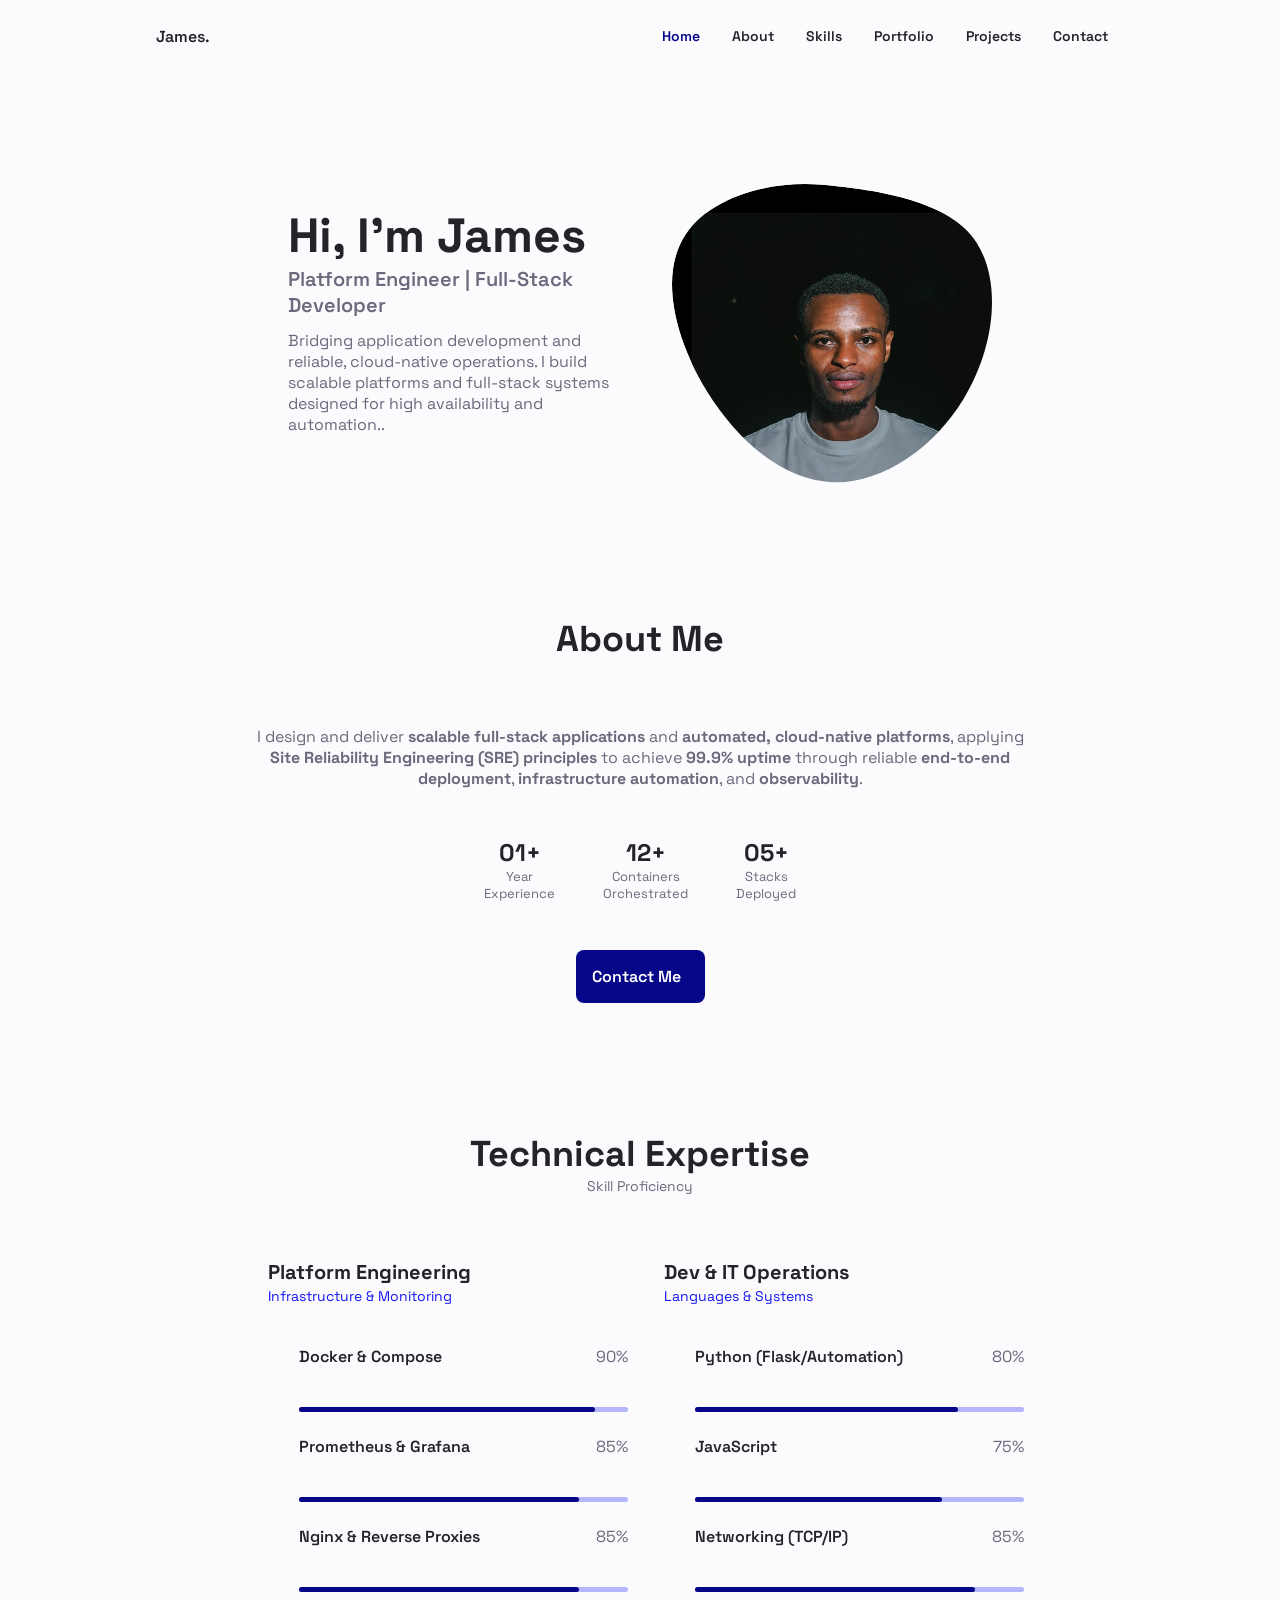
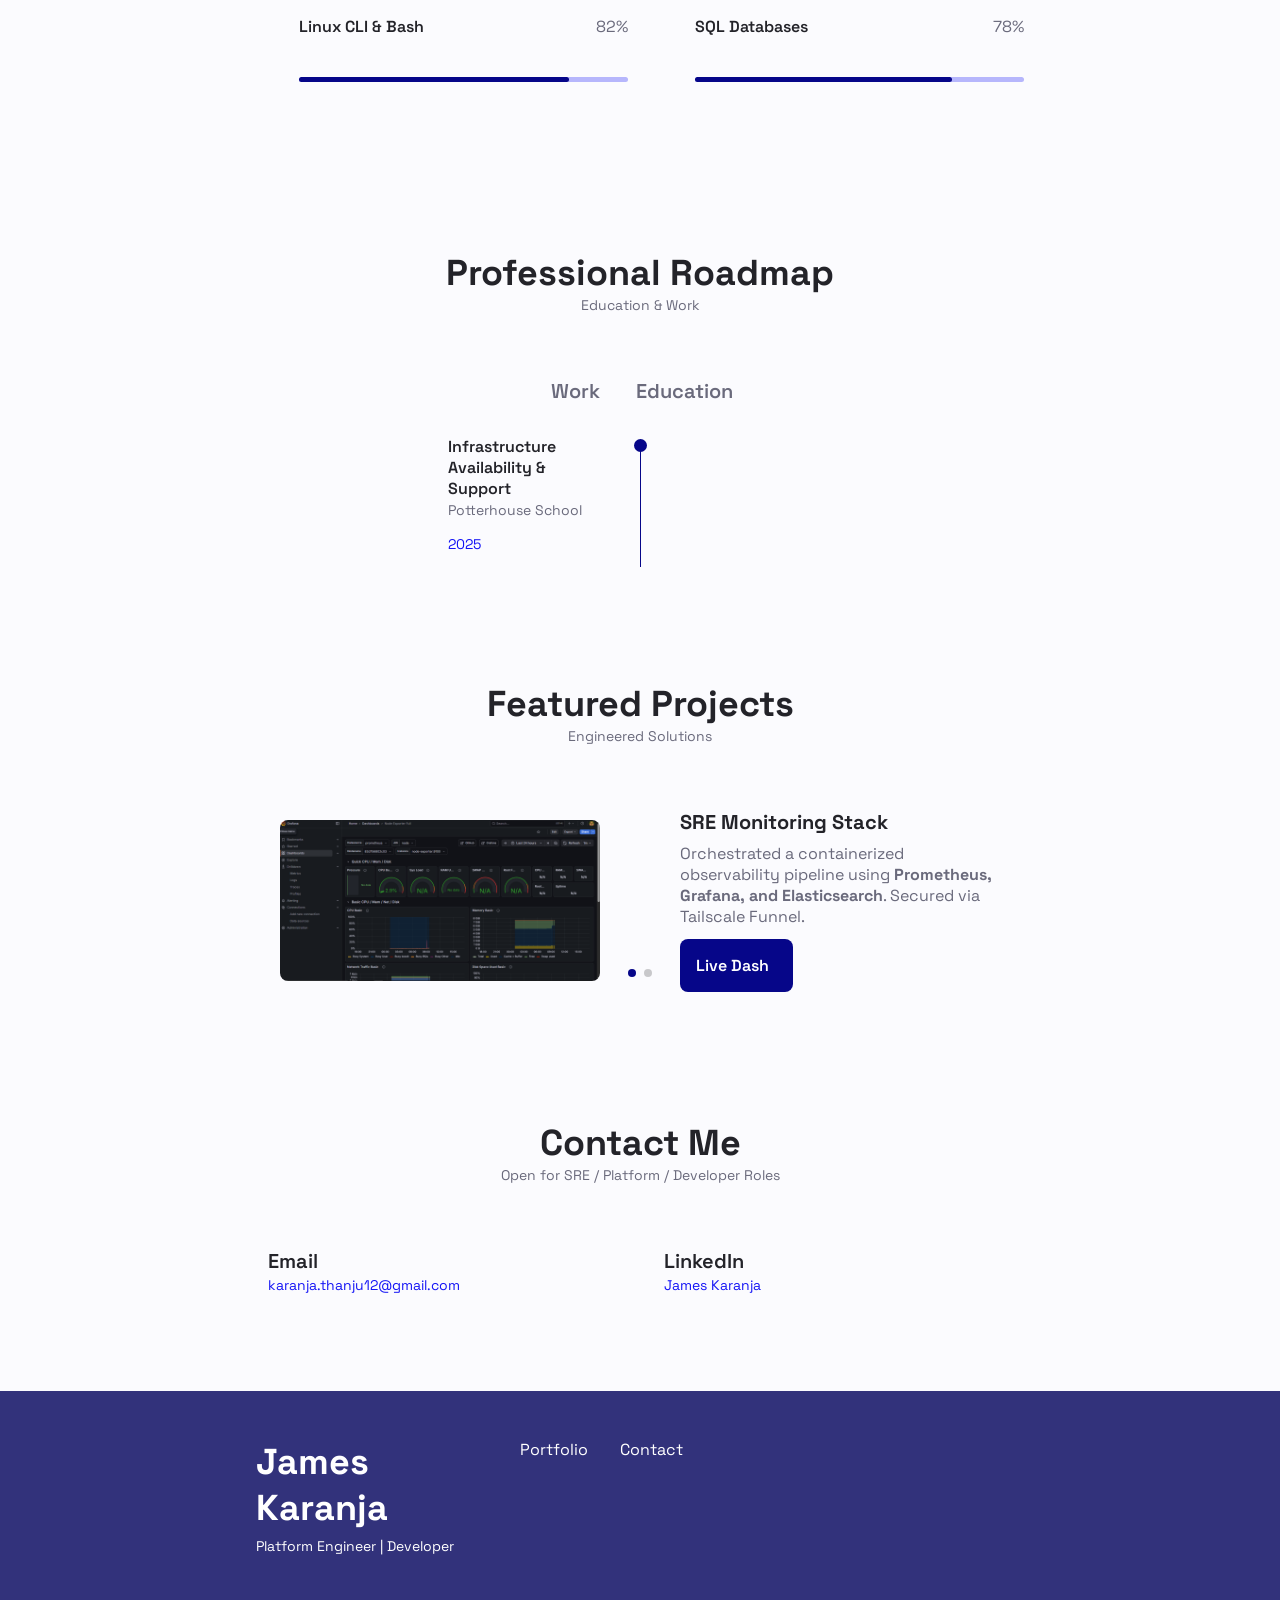
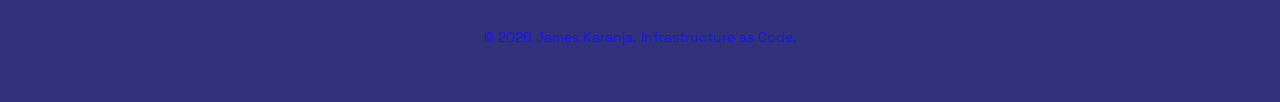
==== index.html @ 9ccc626b "cleanup" ====
<!DOCTYPE html>
<html lang="en" dir="ltr">
  <head>
    <meta charset="utf-8" name="viewport" content="width=device-width, initial-scale=1.0">
    <link rel="stylesheet" href="https://unicons.iconscout.com/release/v4.0.0/css/line.css">
    <link rel="stylesheet" href="swipperbundle.css">
    <link rel="stylesheet" href="style.css">
    <title>James Karanja | Platform Engineer & Developer</title>
  </head>
  <body>
    <header class="header" id="header">
      <nav class="nav container">
        <a href="#" class="nav_logo">James.</a>
        <div class="nav_menu" id="nav_menu">
          <ul class="nav_list grid">
            <li class="nav_item"><a href="#home" class="nav_link active-link"><i class="uil uil-estate nav_icon"></i>Home</a></li>
            <li class="nav_item"><a href="#about" class="nav_link"><i class="uil uil-user-circle nav_icon"></i>About</a></li>
            <li class="nav_item"><a href="#skills" class="nav_link"><i class="uil uil-file-alt nav_icon"></i>Skills</a></li>
            <li class="nav_item"><a href="#portfolio" class="nav_link"><i class="uil uil-scenery nav_icon"></i>Portfolio</a></li>
            <li class="nav_item">
    <a href="Blog.html" class="nav_link" target="_blank">
        <i class="uil uil-scenery nav_icon"></i>Projects
    </a>
</li>
            <li class="nav_item"><a href="#contactme" class="nav_link"><i class="uil uil-chat nav_icon"></i>Contact</a></li>
          </ul>
          <i class="uil uil-multiply nav_close" id="nav_close"></i>
        </div>
        <div class="nav_btns">
          <i class="uil uil-moon change-theme" id="theme-button"></i>
          <div class="nav_toggle" id="nav_toggle"><i class="uil uil-apps"></i></div>
        </div>
      </nav>
    </header>

    <main class="main">
      <section class="home section" id="home">
        <div class="home__container container grid">
          <div class="home__content grid">
            <div class="social__grid">
              <a href="https://www.linkedin.com/in/james-karanja-a24721268/" class="home__social-icon" target="_blank"><i class="uil uil-linkedin-alt"></i></a>
              <a href="https://github.com/Jim-Karanja" class="home__social-icon" target="_blank"><i class="uil uil-github-alt"></i></a>
            </div>
            
           <div class="home__img">
    <svg class="home__blob" viewBox="0 0 200 187" xmlns="http://www.w3.org/2000/svg" xmlns:xlink="http://www.w3.org/1999/xlink">
        <mask id="mask0" mask-type="alpha">
            <path d="M190.312 36.4879C206.582 62.1187 201.309 102.826 182.328 134.186C163.346 165.547 130.807 187.559 100.226 186.353C69.6454 185.147 41.0228 160.723 21.7403 129.362C2.45775 97.9993 -7.48481 59.7012 6.67581 34.5279C20.8371 9.35232 59.1024 -2.69571 94.205 0.510313C129.308 3.71633 174.042 10.857 190.312 36.4879Z"/>
        </mask>
        <g mask="url(#mask0)">
            <path fill="#000000" d="M190.312 36.4879C206.582 62.1187 201.309 102.826 182.328 134.186C163.346 165.547 130.807 187.559 100.226 186.353C69.6454 185.147 41.0228 160.723 21.7403 129.362C2.45775 97.9993 -7.48481 59.7012 6.67581 34.5279C20.8371 9.35232 59.1024 -2.69571 94.205 0.510313C129.308 3.71633 174.042 10.857 190.312 36.4879Z"/>
            
            <image class="home__blob-img" x="12" y="18" xlink:href="j2.jpg"/>
        </g>
    </svg>
</div>
            <div class="home__data">
              <h1 class="home__title">Hi, I'm James</h1>
              <h3 class="home__subtitle">Platform Engineer | Full-Stack Developer</h3>
              <p class="home__description">
                Bridging application development and reliable, cloud-native operations.
I build scalable platforms and full-stack systems designed for high availability and automation.</b>.
              </p>
      
            </div>
          </div>
        </div>
      </section>

      <section class="about section" id="about">
    <h2 class="section__title">About Me</h2>
    <span class="section__subtitle"></span>
    
    <div class="about__container container" style="display: block; text-align: center;">
        
        <div class="about__data" style="margin: 0 auto; max-width: 800px;">
            <p class="about__description" style="text-align: center; margin-bottom: 3rem;">
                I design and deliver <b>scalable full-stack applications</b> and 
                <b>automated, cloud-native platforms</b>, applying 
                <b>Site Reliability Engineering (SRE) principles</b> to achieve 
                <b>99.9% uptime</b> through reliable <b>end-to-end deployment</b>, 
                <b>infrastructure automation</b>, and <b>observability</b>.
            </p>

            <div class="about__info" style="justify-content: center; gap: 3rem; margin-bottom: 3rem;">
                <div>
                    <span class="about__info-title">01+</span>
                    <span class="about__info-name">Year <br> Experience</span>
                </div>

                <div>
                    <span class="about__info-title">12+</span>
                    <span class="about__info-name">Containers <br> Orchestrated</span>
                </div>

                <div>
                    <span class="about__info-title">05+</span>
                    <span class="about__info-name">Stacks <br> Deployed</span>
                </div>
            </div>

            <div class="about__buttons" style="display: flex; justify-content: center;">
                <a href="mailto:karanja.thanju12@gmail.com" class="button button--flex">
                    Contact Me <i class="uil uil-message button__icon"></i>
                </a>
            </div>
        </div>
    </div>
</section>

      <section class="skills section" id="skills">
        <h2 class="section__title">Technical Expertise</h2>
        <span class="section__subtitle">Skill Proficiency</span>
        <div class="skills__container container grid">
          
          <div class="skills__content skills__open">
            <div class="skills__header">
              <i class="uil uil-server skills__icon"></i>
              <div><h1 class="skills__title">Platform Engineering</h1><span class="skills__subtitle">Infrastructure & Monitoring</span></div>
              <i class="uil uil-angle-down skills__arrow"></i>
            </div>
            <div class="skills__list grid">
              <div class="skills__data"><div class="skills__titles"><h3 class="skills__name">Docker & Compose</h3><span class="skills__number">90%</span></div><div class="skills__bar"><span class="skills__percentage" style="width: 90%"></span></div></div>
              <div class="skills__data"><div class="skills__titles"><h3 class="skills__name">Prometheus & Grafana</h3><span class="skills__number">85%</span></div><div class="skills__bar"><span class="skills__percentage" style="width: 85%"></span></div></div>
              <div class="skills__data"><div class="skills__titles"><h3 class="skills__name">Nginx & Reverse Proxies</h3><span class="skills__number">85%</span></div><div class="skills__bar"><span class="skills__percentage" style="width: 85%"></span></div></div>
              <div class="skills__data"><div class="skills__titles"><h3 class="skills__name">Linux CLI & Bash</h3><span class="skills__number">82%</span></div><div class="skills__bar"><span class="skills__percentage" style="width: 82%"></span></div></div>
            </div>
          </div>

          <div class="skills__content skills__open">
            <div class="skills__header">
              <i class="uil uil-brackets-curly skills__icon"></i>
              <div><h1 class="skills__title">Dev & IT Operations</h1><span class="skills__subtitle">Languages & Systems</span></div>
              <i class="uil uil-angle-down skills__arrow"></i>
            </div>
            <div class="skills__list grid">
              <div class="skills__data"><div class="skills__titles"><h3 class="skills__name">Python (Flask/Automation)</h3><span class="skills__number">80%</span></div><div class="skills__bar"><span class="skills__percentage" style="width: 80%"></span></div></div>
              <div class="skills__data"><div class="skills__titles"><h3 class="skills__name">JavaScript</h3><span class="skills__number">75%</span></div><div class="skills__bar"><span class="skills__percentage" style="width: 75%"></span></div></div>
              <div class="skills__data"><div class="skills__titles"><h3 class="skills__name">Networking (TCP/IP)</h3><span class="skills__number">85%</span></div><div class="skills__bar"><span class="skills__percentage" style="width: 85%"></span></div></div>
              <div class="skills__data"><div class="skills__titles"><h3 class="skills__name">SQL Databases</h3><span class="skills__number">78%</span></div><div class="skills__bar"><span class="skills__percentage" style="width: 78%"></span></div></div>
            </div>
          </div>
        </div>
      </section>

      <section class="qualification section">
        <h2 class="section__title">Professional Roadmap</h2>
        <span class="section__subtitle">Education & Work</span>
        <div class="qualification__container container">
          <div class="qualification__tabs">
            <div class="qualification__button button--flex qualification__active" data-target="#work"><i class="uil uil-briefcase-alt qualification__icon"></i> Work</div>
            <div class="qualification__button button--flex" data-target="#education"><i class="uil uil-graduation-cap qualification__icon"></i> Education</div>
          </div>
          <div class="qualification__sections">
            <div class="qualification__content qualification__active" data-content id="work">
              <div class="qualification__data">
                <div>
                  <h3 class="qualification__title">Infrastructure Availability & Support</h3>
                  <span class="qualification__subtitle">Potterhouse School</span>
                  <div class="qualification__calender"><i class="uil uil-calendar-alt"></i> 2025</div>
                </div>
                <div><span class="qualification__rounder"></span><span class="qualification__line"></span></div>
              </div>
            </div>
            <div class="qualification__content" data-content id="education">
              <div class="qualification__data">
                <div><h3 class="qualification__title">BSc Information Technology</h3><span class="qualification__subtitle">KCA University</span><div class="qualification__calender"><i class="uil uil-calendar-alt"></i> 2023 - 2025</div></div>
                <div><span class="qualification__rounder"></span><span class="qualification__line"></span></div>
              </div>
            </div>
          </div>
        </div>
      </section>

      <section class="portfolio section" id="portfolio">
        <h2 class="section__title">Featured Projects</h2>
        <span class="section__subtitle">Engineered Solutions</span>
        <div class="portfolio__container container swiper-container swiper mySwiper">
          <div class="swiper-wrapper">
            
            <div class="portfolio__content grid swiper-slide">
              <img src="sre-stackimage.PNG" alt="SRE Stack" class="portfolio__img">
              <div class="portfolio__data">
                <h3 class="portfolio__title">SRE Monitoring Stack</h3>
                <p class="portfolio__description">Orchestrated a containerized observability pipeline using <b>Prometheus, Grafana, and Elasticsearch</b>. Secured via Tailscale Funnel.</p>
                <a href="http://home.lab/grafana/d/4yyL6dBMk/elasticsearch-exporter-quickstart-and-dashboard?orgId=1&from=now-1h&to=now&timezone=browser&var-datasource=ff8xhbie8qlmod&var-job=elasticsearch&var-cluster=docker-cluster&var-name=$__all&var-instance=elasticsearch-exporter:9114" 
   class="button button--flex button--small portfolio__button" 
   target="_blank">
   Live Dash<i class="uil uil-arrow-right button__icon"></i>
</a>
              </div>
            </div>

            <div class="portfolio__content grid swiper-slide">
              <img src="Ticketing system.PNG" alt="Ticketing" class="portfolio__img">
              <div class="portfolio__data">
                <h3 class="portfolio__title">IT Incident Platform</h3>
                <p class="portfolio__description">Role-based support platform with secure database management and production-hardened configurations.</p>
              </div>
            </div>

          </div>
          <div class="swiper-button-next"><i class="uil uil-angle-right-b swiper-portfolio-icon"></i></div>
          <div class="swiper-button-prev"><i class="uil uil-angle-left-b swiper-portfolio-icon"></i></div>
          <div class="swiper-pagination"></div>
        </div>
      </section>

      <section class="contact section" id="contactme">
  <h2 class="section__title">Contact Me</h2>
  <span class="section__subtitle">Open for SRE / Platform / Developer Roles</span>

  <div class="contact__container container grid">
    
    <a href="mailto:karanja.thanju12@gmail.com" class="contact__information">
      <i class="uil uil-envelope contact__icon"></i>
      <div>
        <h3 class="contact__title">Email</h3>
        <span class="contact__subtitle">karanja.thanju12@gmail.com</span>
      </div>
    </a>

    <a href="https://www.linkedin.com/in/james-karanja-a24721268/" target="_blank" class="contact__information">
      <i class="uil uil-linkedin contact__icon"></i>
      <div>
        <h3 class="contact__title">LinkedIn</h3>
        <span class="contact__subtitle">James Karanja</span>
      </div>
    </a>

  </div>
</section>
    </main>

    <footer class="footer">
      <div class="footer__bg">
        <div class="footer__container container grid">
          <div><h1 class="footer__title">James Karanja</h1><span class="footer__subtitle">Platform Engineer | Developer</span></div>
          <ul class="footer__links">
            <li><a href="#portfolio" class="footer__link">Portfolio</a></li>
            <li><a href="#contactme" class="footer__link">Contact</a></li>
          </ul>
        </div>
        <p class="footer__copy">&#169; 2026 James Karanja. Infrastructure as Code.</p>
      </div>
    </footer>

    <script src="swipperbundle.js"></script>
    <script src="main.js"></script>
  </body>
</html>
---- swipperbundle.css ----
/**
 * Swiper 8.4.5
 * Most modern mobile touch slider and framework with hardware accelerated transitions
 * https://swiperjs.com
 *
 * Copyright 2014-2022 Vladimir Kharlampidi
 *
 * Released under the MIT License
 *
 * Released on: November 21, 2022
 */

@font-face{font-family:swiper-icons;src:url('data:application/font-woff;charset=utf-8;base64, [base64]//wADZ2x5ZgAAAywAAADMAAAD2MHtryVoZWFkAAABbAAAADAAAAA2E2+eoWhoZWEAAAGcAAAAHwAAACQC9gDzaG10eAAAAigAAAAZAAAArgJkABFsb2NhAAAC0AAAAFoAAABaFQAUGG1heHAAAAG8AAAAHwAAACAAcABAbmFtZQAAA/gAAAE5AAACXvFdBwlwb3N0AAAFNAAAAGIAAACE5s74hXjaY2BkYGAAYpf5Hu/j+W2+MnAzMYDAzaX6QjD6/4//Bxj5GA8AuRwMYGkAPywL13jaY2BkYGA88P8Agx4j+/8fQDYfA1AEBWgDAIB2BOoAeNpjYGRgYNBh4GdgYgABEMnIABJzYNADCQAACWgAsQB42mNgYfzCOIGBlYGB0YcxjYGBwR1Kf2WQZGhhYGBiYGVmgAFGBiQQkOaawtDAoMBQxXjg/wEGPcYDDA4wNUA2CCgwsAAAO4EL6gAAeNpj2M0gyAACqxgGNWBkZ2D4/wMA+xkDdgAAAHjaY2BgYGaAYBkGRgYQiAHyGMF8FgYHIM3DwMHABGQrMOgyWDLEM1T9/w8UBfEMgLzE////P/5//f/V/xv+r4eaAAeMbAxwIUYmIMHEgKYAYjUcsDAwsLKxc3BycfPw8jEQA/[base64]/uznmfPFBNODM2K7MTQ45YEAZqGP81AmGGcF3iPqOop0r1SPTaTbVkfUe4HXj97wYE+yNwWYxwWu4v1ugWHgo3S1XdZEVqWM7ET0cfnLGxWfkgR42o2PvWrDMBSFj/IHLaF0zKjRgdiVMwScNRAoWUoH78Y2icB/yIY09An6AH2Bdu/UB+yxopYshQiEvnvu0dURgDt8QeC8PDw7Fpji3fEA4z/PEJ6YOB5hKh4dj3EvXhxPqH/SKUY3rJ7srZ4FZnh1PMAtPhwP6fl2PMJMPDgeQ4rY8YT6Gzao0eAEA409DuggmTnFnOcSCiEiLMgxCiTI6Cq5DZUd3Qmp10vO0LaLTd2cjN4fOumlc7lUYbSQcZFkutRG7g6JKZKy0RmdLY680CDnEJ+UMkpFFe1RN7nxdVpXrC4aTtnaurOnYercZg2YVmLN/d/gczfEimrE/fs/bOuq29Zmn8tloORaXgZgGa78yO9/cnXm2BpaGvq25Dv9S4E9+5SIc9PqupJKhYFSSl47+Qcr1mYNAAAAeNptw0cKwkAAAMDZJA8Q7OUJvkLsPfZ6zFVERPy8qHh2YER+3i/BP83vIBLLySsoKimrqKqpa2hp6+jq6RsYGhmbmJqZSy0sraxtbO3sHRydnEMU4uR6yx7JJXveP7WrDycAAAAAAAH//wACeNpjYGRgYOABYhkgZgJCZgZNBkYGLQZtIJsFLMYAAAw3ALgAeNolizEKgDAQBCchRbC2sFER0YD6qVQiBCv/H9ezGI6Z5XBAw8CBK/m5iQQVauVbXLnOrMZv2oLdKFa8Pjuru2hJzGabmOSLzNMzvutpB3N42mNgZGBg4GKQYzBhYMxJLMlj4GBgAYow/P/PAJJhLM6sSoWKfWCAAwDAjgbRAAB42mNgYGBkAIIbCZo5IPrmUn0hGA0AO8EFTQAA');font-weight:400;font-style:normal}:root{--swiper-theme-color:#007aff}.swiper{margin-left:auto;margin-right:auto;position:relative;overflow:hidden;list-style:none;padding:0;z-index:1}.swiper-vertical>.swiper-wrapper{flex-direction:column}.swiper-wrapper{position:relative;width:100%;height:100%;z-index:1;display:flex;transition-property:transform;box-sizing:content-box}.swiper-android .swiper-slide,.swiper-wrapper{transform:translate3d(0px,0,0)}.swiper-pointer-events{touch-action:pan-y}.swiper-pointer-events.swiper-vertical{touch-action:pan-x}.swiper-slide{flex-shrink:0;width:100%;height:100%;position:relative;transition-property:transform}.swiper-slide-invisible-blank{visibility:hidden}.swiper-autoheight,.swiper-autoheight .swiper-slide{height:auto}.swiper-autoheight .swiper-wrapper{align-items:flex-start;transition-property:transform,height}.swiper-backface-hidden .swiper-slide{transform:translateZ(0);-webkit-backface-visibility:hidden;backface-visibility:hidden}.swiper-3d,.swiper-3d.swiper-css-mode .swiper-wrapper{perspective:1200px}.swiper-3d .swiper-cube-shadow,.swiper-3d .swiper-slide,.swiper-3d .swiper-slide-shadow,.swiper-3d .swiper-slide-shadow-bottom,.swiper-3d .swiper-slide-shadow-left,.swiper-3d .swiper-slide-shadow-right,.swiper-3d .swiper-slide-shadow-top,.swiper-3d .swiper-wrapper{transform-style:preserve-3d}.swiper-3d .swiper-slide-shadow,.swiper-3d .swiper-slide-shadow-bottom,.swiper-3d .swiper-slide-shadow-left,.swiper-3d .swiper-slide-shadow-right,.swiper-3d .swiper-slide-shadow-top{position:absolute;left:0;top:0;width:100%;height:100%;pointer-events:none;z-index:10}.swiper-3d .swiper-slide-shadow{background:rgba(0,0,0,.15)}.swiper-3d .swiper-slide-shadow-left{background-image:linear-gradient(to left,rgba(0,0,0,.5),rgba(0,0,0,0))}.swiper-3d .swiper-slide-shadow-right{background-image:linear-gradient(to right,rgba(0,0,0,.5),rgba(0,0,0,0))}.swiper-3d .swiper-slide-shadow-top{background-image:linear-gradient(to top,rgba(0,0,0,.5),rgba(0,0,0,0))}.swiper-3d .swiper-slide-shadow-bottom{background-image:linear-gradient(to bottom,rgba(0,0,0,.5),rgba(0,0,0,0))}.swiper-css-mode>.swiper-wrapper{overflow:auto;scrollbar-width:none;-ms-overflow-style:none}.swiper-css-mode>.swiper-wrapper::-webkit-scrollbar{display:none}.swiper-css-mode>.swiper-wrapper>.swiper-slide{scroll-snap-align:start start}.swiper-horizontal.swiper-css-mode>.swiper-wrapper{scroll-snap-type:x mandatory}.swiper-vertical.swiper-css-mode>.swiper-wrapper{scroll-snap-type:y mandatory}.swiper-centered>.swiper-wrapper::before{content:'';flex-shrink:0;order:9999}.swiper-centered.swiper-horizontal>.swiper-wrapper>.swiper-slide:first-child{margin-inline-start:var(--swiper-centered-offset-before)}.swiper-centered.swiper-horizontal>.swiper-wrapper::before{height:100%;min-height:1px;width:var(--swiper-centered-offset-after)}.swiper-centered.swiper-vertical>.swiper-wrapper>.swiper-slide:first-child{margin-block-start:var(--swiper-centered-offset-before)}.swiper-centered.swiper-vertical>.swiper-wrapper::before{width:100%;min-width:1px;height:var(--swiper-centered-offset-after)}.swiper-centered>.swiper-wrapper>.swiper-slide{scroll-snap-align:center center}.swiper-virtual .swiper-slide{-webkit-backface-visibility:hidden;transform:translateZ(0)}.swiper-virtual.swiper-css-mode .swiper-wrapper::after{content:'';position:absolute;left:0;top:0;pointer-events:none}.swiper-virtual.swiper-css-mode.swiper-horizontal .swiper-wrapper::after{height:1px;width:var(--swiper-virtual-size)}.swiper-virtual.swiper-css-mode.swiper-vertical .swiper-wrapper::after{width:1px;height:var(--swiper-virtual-size)}:root{--swiper-navigation-size:44px}.swiper-button-next,.swiper-button-prev{position:absolute;top:50%;width:calc(var(--swiper-navigation-size)/ 44 * 27);height:var(--swiper-navigation-size);margin-top:calc(0px - (var(--swiper-navigation-size)/ 2));z-index:10;cursor:pointer;display:flex;align-items:center;justify-content:center;color:var(--swiper-navigation-color,var(--swiper-theme-color))}.swiper-button-next.swiper-button-disabled,.swiper-button-prev.swiper-button-disabled{opacity:.35;cursor:auto;pointer-events:none}.swiper-button-next.swiper-button-hidden,.swiper-button-prev.swiper-button-hidden{opacity:0;cursor:auto;pointer-events:none}.swiper-navigation-disabled .swiper-button-next,.swiper-navigation-disabled .swiper-button-prev{display:none!important}.swiper-button-next:after,.swiper-button-prev:after{font-family:swiper-icons;font-size:var(--swiper-navigation-size);text-transform:none!important;letter-spacing:0;font-variant:initial;line-height:1}.swiper-button-prev,.swiper-rtl .swiper-button-next{left:10px;right:auto}.swiper-button-prev:after,.swiper-rtl .swiper-button-next:after{content:'prev'}.swiper-button-next,.swiper-rtl .swiper-button-prev{right:10px;left:auto}.swiper-button-next:after,.swiper-rtl .swiper-button-prev:after{content:'next'}.swiper-button-lock{display:none}.swiper-pagination{position:absolute;text-align:center;transition:.3s opacity;transform:translate3d(0,0,0);z-index:10}.swiper-pagination.swiper-pagination-hidden{opacity:0}.swiper-pagination-disabled>.swiper-pagination,.swiper-pagination.swiper-pagination-disabled{display:none!important}.swiper-horizontal>.swiper-pagination-bullets,.swiper-pagination-bullets.swiper-pagination-horizontal,.swiper-pagination-custom,.swiper-pagination-fraction{bottom:10px;left:0;width:100%}.swiper-pagination-bullets-dynamic{overflow:hidden;font-size:0}.swiper-pagination-bullets-dynamic .swiper-pagination-bullet{transform:scale(.33);position:relative}.swiper-pagination-bullets-dynamic .swiper-pagination-bullet-active{transform:scale(1)}.swiper-pagination-bullets-dynamic .swiper-pagination-bullet-active-main{transform:scale(1)}.swiper-pagination-bullets-dynamic .swiper-pagination-bullet-active-prev{transform:scale(.66)}.swiper-pagination-bullets-dynamic .swiper-pagination-bullet-active-prev-prev{transform:scale(.33)}.swiper-pagination-bullets-dynamic .swiper-pagination-bullet-active-next{transform:scale(.66)}.swiper-pagination-bullets-dynamic .swiper-pagination-bullet-active-next-next{transform:scale(.33)}.swiper-pagination-bullet{width:var(--swiper-pagination-bullet-width,var(--swiper-pagination-bullet-size,8px));height:var(--swiper-pagination-bullet-height,var(--swiper-pagination-bullet-size,8px));display:inline-block;border-radius:50%;background:var(--swiper-pagination-bullet-inactive-color,#000);opacity:var(--swiper-pagination-bullet-inactive-opacity, .2)}button.swiper-pagination-bullet{border:none;margin:0;padding:0;box-shadow:none;-webkit-appearance:none;appearance:none}.swiper-pagination-clickable .swiper-pagination-bullet{cursor:pointer}.swiper-pagination-bullet:only-child{display:none!important}.swiper-pagination-bullet-active{opacity:var(--swiper-pagination-bullet-opacity, 1);background:var(--swiper-pagination-color,var(--swiper-theme-color))}.swiper-pagination-vertical.swiper-pagination-bullets,.swiper-vertical>.swiper-pagination-bullets{right:10px;top:50%;transform:translate3d(0px,-50%,0)}.swiper-pagination-vertical.swiper-pagination-bullets .swiper-pagination-bullet,.swiper-vertical>.swiper-pagination-bullets .swiper-pagination-bullet{margin:var(--swiper-pagination-bullet-vertical-gap,6px) 0;display:block}.swiper-pagination-vertical.swiper-pagination-bullets.swiper-pagination-bullets-dynamic,.swiper-vertical>.swiper-pagination-bullets.swiper-pagination-bullets-dynamic{top:50%;transform:translateY(-50%);width:8px}.swiper-pagination-vertical.swiper-pagination-bullets.swiper-pagination-bullets-dynamic .swiper-pagination-bullet,.swiper-vertical>.swiper-pagination-bullets.swiper-pagination-bullets-dynamic .swiper-pagination-bullet{display:inline-block;transition:.2s transform,.2s top}.swiper-horizontal>.swiper-pagination-bullets .swiper-pagination-bullet,.swiper-pagination-horizontal.swiper-pagination-bullets .swiper-pagination-bullet{margin:0 var(--swiper-pagination-bullet-horizontal-gap,4px)}.swiper-horizontal>.swiper-pagination-bullets.swiper-pagination-bullets-dynamic,.swiper-pagination-horizontal.swiper-pagination-bullets.swiper-pagination-bullets-dynamic{left:50%;transform:translateX(-50%);white-space:nowrap}.swiper-horizontal>.swiper-pagination-bullets.swiper-pagination-bullets-dynamic .swiper-pagination-bullet,.swiper-pagination-horizontal.swiper-pagination-bullets.swiper-pagination-bullets-dynamic .swiper-pagination-bullet{transition:.2s transform,.2s left}.swiper-horizontal.swiper-rtl>.swiper-pagination-bullets-dynamic .swiper-pagination-bullet{transition:.2s transform,.2s right}.swiper-pagination-progressbar{background:rgba(0,0,0,.25);position:absolute}.swiper-pagination-progressbar .swiper-pagination-progressbar-fill{background:var(--swiper-pagination-color,var(--swiper-theme-color));position:absolute;left:0;top:0;width:100%;height:100%;transform:scale(0);transform-origin:left top}.swiper-rtl .swiper-pagination-progressbar .swiper-pagination-progressbar-fill{transform-origin:right top}.swiper-horizontal>.swiper-pagination-progressbar,.swiper-pagination-progressbar.swiper-pagination-horizontal,.swiper-pagination-progressbar.swiper-pagination-vertical.swiper-pagination-progressbar-opposite,.swiper-vertical>.swiper-pagination-progressbar.swiper-pagination-progressbar-opposite{width:100%;height:4px;left:0;top:0}.swiper-horizontal>.swiper-pagination-progressbar.swiper-pagination-progressbar-opposite,.swiper-pagination-progressbar.swiper-pagination-horizontal.swiper-pagination-progressbar-opposite,.swiper-pagination-progressbar.swiper-pagination-vertical,.swiper-vertical>.swiper-pagination-progressbar{width:4px;height:100%;left:0;top:0}.swiper-pagination-lock{display:none}.swiper-scrollbar{border-radius:10px;position:relative;-ms-touch-action:none;background:rgba(0,0,0,.1)}.swiper-scrollbar-disabled>.swiper-scrollbar,.swiper-scrollbar.swiper-scrollbar-disabled{display:none!important}.swiper-horizontal>.swiper-scrollbar,.swiper-scrollbar.swiper-scrollbar-horizontal{position:absolute;left:1%;bottom:3px;z-index:50;height:5px;width:98%}.swiper-scrollbar.swiper-scrollbar-vertical,.swiper-vertical>.swiper-scrollbar{position:absolute;right:3px;top:1%;z-index:50;width:5px;height:98%}.swiper-scrollbar-drag{height:100%;width:100%;position:relative;background:rgba(0,0,0,.5);border-radius:10px;left:0;top:0}.swiper-scrollbar-cursor-drag{cursor:move}.swiper-scrollbar-lock{display:none}.swiper-zoom-container{width:100%;height:100%;display:flex;justify-content:center;align-items:center;text-align:center}.swiper-zoom-container>canvas,.swiper-zoom-container>img,.swiper-zoom-container>svg{max-width:100%;max-height:100%;object-fit:contain}.swiper-slide-zoomed{cursor:move}.swiper-lazy-preloader{width:42px;height:42px;position:absolute;left:50%;top:50%;margin-left:-21px;margin-top:-21px;z-index:10;transform-origin:50%;box-sizing:border-box;border:4px solid var(--swiper-preloader-color,var(--swiper-theme-color));border-radius:50%;border-top-color:transparent}.swiper-watch-progress .swiper-slide-visible .swiper-lazy-preloader,.swiper:not(.swiper-watch-progress) .swiper-lazy-preloader{animation:swiper-preloader-spin 1s infinite linear}.swiper-lazy-preloader-white{--swiper-preloader-color:#fff}.swiper-lazy-preloader-black{--swiper-preloader-color:#000}@keyframes swiper-preloader-spin{0%{transform:rotate(0deg)}100%{transform:rotate(360deg)}}.swiper .swiper-notification{position:absolute;left:0;top:0;pointer-events:none;opacity:0;z-index:-1000}.swiper-free-mode>.swiper-wrapper{transition-timing-function:ease-out;margin:0 auto}.swiper-grid>.swiper-wrapper{flex-wrap:wrap}.swiper-grid-column>.swiper-wrapper{flex-wrap:wrap;flex-direction:column}.swiper-fade.swiper-free-mode .swiper-slide{transition-timing-function:ease-out}.swiper-fade .swiper-slide{pointer-events:none;transition-property:opacity}.swiper-fade .swiper-slide .swiper-slide{pointer-events:none}.swiper-fade .swiper-slide-active,.swiper-fade .swiper-slide-active .swiper-slide-active{pointer-events:auto}.swiper-cube{overflow:visible}.swiper-cube .swiper-slide{pointer-events:none;-webkit-backface-visibility:hidden;backface-visibility:hidden;z-index:1;visibility:hidden;transform-origin:0 0;width:100%;height:100%}.swiper-cube .swiper-slide .swiper-slide{pointer-events:none}.swiper-cube.swiper-rtl .swiper-slide{transform-origin:100% 0}.swiper-cube .swiper-slide-active,.swiper-cube .swiper-slide-active .swiper-slide-active{pointer-events:auto}.swiper-cube .swiper-slide-active,.swiper-cube .swiper-slide-next,.swiper-cube .swiper-slide-next+.swiper-slide,.swiper-cube .swiper-slide-prev{pointer-events:auto;visibility:visible}.swiper-cube .swiper-slide-shadow-bottom,.swiper-cube .swiper-slide-shadow-left,.swiper-cube .swiper-slide-shadow-right,.swiper-cube .swiper-slide-shadow-top{z-index:0;-webkit-backface-visibility:hidden;backface-visibility:hidden}.swiper-cube .swiper-cube-shadow{position:absolute;left:0;bottom:0px;width:100%;height:100%;opacity:.6;z-index:0}.swiper-cube .swiper-cube-shadow:before{content:'';background:#000;position:absolute;left:0;top:0;bottom:0;right:0;filter:blur(50px)}.swiper-flip{overflow:visible}.swiper-flip .swiper-slide{pointer-events:none;-webkit-backface-visibility:hidden;backface-visibility:hidden;z-index:1}.swiper-flip .swiper-slide .swiper-slide{pointer-events:none}.swiper-flip .swiper-slide-active,.swiper-flip .swiper-slide-active .swiper-slide-active{pointer-events:auto}.swiper-flip .swiper-slide-shadow-bottom,.swiper-flip .swiper-slide-shadow-left,.swiper-flip .swiper-slide-shadow-right,.swiper-flip .swiper-slide-shadow-top{z-index:0;-webkit-backface-visibility:hidden;backface-visibility:hidden}.swiper-creative .swiper-slide{-webkit-backface-visibility:hidden;backface-visibility:hidden;overflow:hidden;transition-property:transform,opacity,height}.swiper-cards{overflow:visible}.swiper-cards .swiper-slide{transform-origin:center bottom;-webkit-backface-visibility:hidden;backface-visibility:hidden;overflow:hidden}
---- style.css ----
@import url('https://fonts.googleapis.com/css2?family=Space+Grotesk:wght@300;400;700&display=swap');



/*==================== VARIABLES CSS ====================*/
:root {
    --header-height: 3rem;

    /*========== Colors ==========*/
    /* Change favorite color */
    --hue-color: 240; /*black250 - blue250 - purple 230 - Pink 340*/

    /* HSL color mode */
    --first-color: hsl(var(--hue-color), 92%, 28%);
    --first-color-second: hsl(var(--hue-color), 42%, 34%);
    --first-color-alt: hsl(var(--hue-color), 57%, 53%);
    --first-color-lighter: hsl(var(--hue-color), 92%, 85%);
    --title-color: hsl(var(--hue-color), 8%, 15%);
    --text-color: hsl(var(--hue-color), 8%, 45%);
    --text-color-light: hsl(var(--hue-color), 92%, 52%);
    --input-color: hsl(var(--hue-color), 70%, 96%);
    --body-color: hsl(var(--hue-color), 60%, 99%);
    --container-color: #f1e8fc;
    --scroll-bar-color: hsl(var(--hue-color), 12%, 90%);
    --scroll-thumb-color: hsl(var(--hue-color), 12%, 80%);

    /*========== Font and typography ==========*/
    --body-font: 'Space Grotesk', sans-serif;

    /* .5rem = 8px, 1rem = 16px, 1.5rem = 24px ... */
    --big-font-size: 2rem;
    --h1-font-size: 1.5rem;
    --h2-font-size: 1.25rem;
    --h3-font-size: 1.125rem;
    --normal-font-size: .938rem;
    --small-font-size: .813rem;
    --smaller-font-size: .75rem;

    /*========== Font weight ==========*/
    --font-medium: 600;
    --font-semi-bold: 750;

    /*========== Margenes Bottom ==========*/
    /* .25rem = 4px, .5rem = 8px, .75rem = 12px ... */
    --mb-0-25: .25rem;
    --mb-0-5: .5rem;
    --mb-0-75: .75rem;
    --mb-1: 1rem;
    --mb-1-5: 1.5rem;
    --mb-2: 2rem;
    --mb-2-5: 2.5rem;
    --mb-3: 3rem;

    /*========== z index ==========*/
    --z-tooltip: 10;
    --z-fixed: 100;
    --z-modal: 1000;
}

/* Font size for large devices */
@media screen and (min-width: 968px) {
    :root {
        --big-font-size: 3rem;
        --h1-font-size: 2.25rem;
        --h2-font-size: 1.5rem;
        --h3-font-size: 1.25rem;
        --normal-font-size: 1rem;
        --small-font-size: .875rem;
        --smaller-font-size: .813rem;
    }
}

/*========== Variables Dark theme ==========*/

body.dark-theme{


  --first-color-second: hsl(var(--hue-color), 30%, 8%);
  --title-color: hsl(var(--hue-color), 8%, 95%);
  --text-color: hsl(var(--hue-color), 8%, 75%);
  --input-color: hsl(var(--hue-color), 29%, 16%);
  --body-color: hsl(var(--hue-color), 0%, 0%);
  --container-color:  hsl(var(--hue-color), 29%, 16%);

  --scroll-bar-color: hsl(var(--hue-color), 12%, 40%);
  --scroll-thumb-color: hsl(var(--hue-color), 12%, 59%);

}

.nav_btns{
  display: flex;
  align-items: center;
}
.change-theme{
  font-size: 1.25rem;
  color: var(--title-color);
  margin-right: var(--mb-1);
  cursor: pointer;
}
.change-theme:hover{
  color: var(--first-color);
}

/*========== Button Dark/Light ==========*/


/*==================== BASE ====================*/
* {
  box-sizing: border-box;
  padding: 0;
  margin: 0;
}

html {
  scroll-behavior: smooth;
}

body {
  margin: 0 0 var(--header-height) 0;
  font-family: var(--body-font);
  font-size: var(--normal-font-size);
  background-color: var(--body-color);
  color: var(--text-color);
}

h1, h2, h3, h4 {
  color: var(--title-color);
  font-weight: var(--font-semi-bold);
}

ul {
  list-style: none;
}

a {
  text-decoration: none;
}

img {
  max-width: 100%;
  height: auto;
}

/*==================== REUSABLE CSS CLASSES ====================*/
.section {
  padding: 2rem 0 4rem;
}

.section__title {
  font-size: var(--h1-font-size);
  color: var(--title-color);
}

.section__subtitle {
  display: block;
  font-size: var(--small-font-size);
  margin-bottom: var(--mb-3);
}

.section__title,
.section__subtitle {
  text-align: center;
}

.section__description {
  text-align: center;
  color: var(--text-color);
  margin-bottom: var(--mb-2-5);
  max-width: 600px;
  margin-left: auto;
  margin-right: auto;
}

.section__link {
  color: var(--first-color);
  font-weight: var(--font-medium);
  transition: color 0.3s ease;
}

.section__link:hover {
  color: var(--first-color-alt);
}

/*==================== LAYOUT ====================*/
.container {
  max-width: 768px;
  margin-left: var(--mb-1-5);
  margin-right: var(--mb-1-5);
}

.grid {
  display: grid;
  gap: 1.5rem;
}

.header {
  width: 100%;
  position: fixed;
  bottom: 0;
  left: 0;
  z-index: var(--z-fixed);
  background-color: var(--body-color);
  border-color: black;
}

/*==================== NAV ====================*/
.nav{
  max-width: 968px;
  height: var(--header-height);
  display:flex;
  justify-content: space-between;
  align-items:center;
}
.nav_logo,
.nav_toggle{
  color: var(--title-color);
  font-weight: var(--font-medium);
}
.nav_logo:hover{
  color: var(--first-color);
}
.nav_toggle{
  font-size: 1.1rem;
  cursor: pointer;
}
.nav_toggle:hover{
  color: var(--first-color);
}
@media screen and (max-width:767px) {
.nav_menu{
  position: fixed;
  bottom: -100%;
  left: 0;
  width: 100%;
  background-color: var(--body-color);
  padding: 2rem 1.5rem 4rem;
  box-shadow: 0 -1px 4px rgba(0, 0, 0, 0.15);
  border-radius: 1.5rem 1.5rem 0 0;
  transition: .3s;
  }
}
.nav_list{
  grid-template-columns: repeat(3, 1fr);
  gap:2rem;
}
.nav_link{
  display: flex;
  flex-direction: column;
  align-items: center;
  font-size: var(--small-font-size);
  color: var(--title-color);
  font-weight: var(--font-medium);
  }
  .nav_link:hover{
    color: var(--first-color);
  }
  .nav_icon{
    font-size: 1.2rem;
  }

.nav_close{
  position: absolute;
  right: 1.3rem;
  bottom: .5rem;
  font-size: 1.5rem;
  cursor: pointer;
  color: var(--first-color);
}
.nav_close:hover{
  color: var(--first-color-alt);
}
/* show menu */
.show-menu{
  bottom: 0;
}

/* Active link */
.active-link{
color: var(--first-color);
}

/* Change background header */
.scroll-header{
  box-shadow: 0 -1px 4px rgba(0, 0, 0, 0.15);
}

/*==================== HOME ====================*/
.home__content{
  grid-template-columns: .5fr 3fr;
  padding-top: 3.5rem;
  align-items: center;
}
.home__social{
  cursor: pointer;
  display: grid;
  grid-template-columns: max-content;
  row-gap: 1rem;

}
.home__social-icon{
  font-size: 1.45rem;
  color: var(--first-color);
}

.home__social-icon:hover{
  
color: var(--first-color-alt);
}
.home__blob{
  width: 150px;
  fill:var(--first-color);
}
.home__blob-img{
width: 199px;

}
.home__data{
  grid-column: 1/3;
}
.home__title{
  font-size: var(--big-font-size);
}
.home__subtitle{
  font-size: var(--h3-font-size);
  color: var(--text-color);
  font-weight: var(--font-medium);
  margin-bottom: var(--mb-0-75);
}
.home__description{
  margin-bottom: var(--mb-2);
}
.home__scroll{
  
  background-color:var(--first-color);
  color: white;
  padding: 1rem;
  border-radius: .5rem;
  align-self: center;

  /*display: none;*/
}
.home__scroll-button{
  color: var(--first-color);
  transition: .4s;
}
.home__scroll-button:hover{
transform: translate(.25rem);
}
.home__scroll-mouse{
  font-size: 2rem;
}
.home__scroll-name{
  font-size: var(--small-font-size);
  color: var(--title-color);
  font-weight: var(--font-medium);
  margin-right: var(--mb-0-25);
}
.home__scroll-arrow{
  font-size: 1.25rem;
}
.homerbtns{
  display: inline-block;
}


/*==================== BUTTONS ====================*/
.button{
  display: inline-block;
  background-color: var(--first-color);
  color: white;
  padding: 1rem;
  border-radius: .5rem;
  font-weight: var(--font-medium);
}
.button:hover{
  background-color:  var(--first-color-alt);
}
.button__icon{
  font-size: 1.25rem;
  margin-left: var(--mb-0-5);
  transition: .3s;

}
.button--white{
  background-color: white;
  color: var(--first-color);
}
.button--white:hover{
  background-color: white;
}
.button--flex{
  display:inline-flex;
  align-items: center;
  align-self: center;
  align-content: center;
  text-align: center;
}

/*==================== ABOUT ====================*/
.about__img{
  width: 250px;
  height: 500px;
  border-radius: .5rem;
  justify-self:center;
  align-self: center;

}
.about__description{
  text-align: center;
  margin-bottom: var(--mb-2-5);
}
.about__info{
  display: flex;
  justify-content: space-evenly;
  margin-bottom: var(--mb-2-5);
}
.about__info-title{
  font-size: var(--h2-font-size);
  font-weight: var(--font-semi-bold);
  color: var(--title-color);
}
.about__info-name{
  font-size: var(--smaller-font-size);
}
.about__info-title,
.about__info-name{
  display: block;
  text-align: center;
}
.about__buttons{
  display: flex;
  justify-content: center;
}
/*==================== SKILLS ====================*/

.skills__container{
  row-gap:0;
}
.skills__header{
  display: flex;
  align-items: center;
  margin-bottom: var(--mb-2-5);
  cursor: pointer;
}
.skills__icon,
.skills__arrow{
  font-size: 2rem;
  color: var(--first-color);
}
.skills__icon{
  margin-right:var(--mb-0-75);
}
.skills__title{
  font-size: var(--h3-font-size);
}
.skills__subtitle{
  font-size: var(--small-font-size);
  color: var(--text-color-light);
}
.skills__arrow{
  margin-left: auto;
  transition: 0.4s;
}
.skills__list{
  row-gap:1.5rem;
  padding-left: 2.7rem;
}


.skills__titles{
  display: flex;
  justify-content: space-between;
  margin-bottom: var(--mb-2-5);
}
.skills__name{
  font-size: var(--normal-font-size);
  font-weight: var(--font-medium);
}
.skills__bar,
.skills__percentage{
  height: 5px;
  border-radius: 0.25rem;
}
.skills__bar{
  background-color: var(--first-color-lighter);
}
.skills__percentage{
  display: block;
  background-color:var(--first-color);
}
.skills_Cs{
  width: 65%;
}
.skills__HTML_CSS_JS{
  width: 75%;
}
.skills__python{
  width: 50%;
}
.skills__googlesupport{
  width: 100%;
}
.skills__c{
  width: 80%;
}
.skills__cplusplus{
  width: 60%;
}
.skills__support{
  width: 30%;
}
.skills__solarinst{
  width: 60%;
}
.skills__Electrical{
  width: 60%;
}
.skills__linux{
  width: 80%;
}
.skills__networking{
  width: 80%;
}
.skills__close .skills__list{
  height: 0;
  overflow: hidden;
}
.skills__open .skills__list{
  height: max-content;
  margin-bottom: var(--mb-2-5);
}
.skills__open .skills__arrow{
  transform: rotate(-180deg);
}






/*==================== QUALIFICATION ====================*/
.qualification__tabs{
  display: flex;
  justify-content: space-between;
  margin-bottom: var(--mb-2);
}
.qualification__button{
  font-size: var(--h3-font-size);
  font-weight: var(--font-medium);
  cursor: pointer;
}
.qualification__button:hover{
  color: var(--first-color);
}
.qualification__icon{
  font-size: 1.8rem;
  margin-right: var(--mb-0-25);
}
.qualification__data{
  display: grid;
  grid-template-columns: 1fr max-content 1fr;
  column-gap: 1.5rem;
}
.qualification__title{
  font-size: var(--normal-font-size);
  font-weight: var(--font-medium);

}
.qualification__subtitle{
  display: inline-block;
  font-size: var(--small-font-size);
  margin-bottom: var(--mb-1);
}
.qualification__calender{
  font-size: var(--small-font-size);
  color: var(--text-color-light);
}
.qualification__rounder{
  display: inline-block;
  width: 13px;
  height: 13px;
  background-color: var(--first-color);
  border-radius: 50%
}
.qualification__line{
  display: block;
  width: 1px;
  height: 100%;
  background-color: var(--first-color);
  transform: translate(6px, -7px);
}
.qualification [data-content]{
  display: none;
}
.qualification__active[data-content]{
  display: block;
}
.qualification__button .qualification__active{
color: var(--first-color);
}

/*==================== SERVICES ====================*/


/* Active Modal */


/*==================== BLOG ====================*/
.blog__categories{
  display: flex;
  justify-content: center;
  gap: 1rem;
  margin-bottom: var(--mb-2-5);
  flex-wrap: wrap;
}

.blog__category-btn{
  display: flex;
  align-items: center;
  gap: 0.5rem;
  padding: 0.75rem 1.25rem;
  border: 2px solid var(--first-color-lighter);
  background-color: transparent;
  color: var(--text-color);
  border-radius: 2rem;
  font-size: var(--small-font-size);
  font-weight: var(--font-medium);
  cursor: pointer;
  transition: all 0.3s ease;
}

.blog__category-btn:hover,
.blog__category-active{
  background-color: var(--first-color);
  color: white;
  border-color: var(--first-color);
  transform: translateY(-2px);
}

.blog__category-btn i{
  font-size: 1.1rem;
}

.blog__container{
  gap: 2rem;
}

.blog__content,
.blog__upcoming{
  transition: all 0.3s ease;
}

.blog__content.hidden,
.blog__upcoming.hidden{
  display: none;
}

.blog__content{
  background-color: var(--container-color);
  border-radius: 1rem;
  padding: 1.5rem;
  box-shadow: 0 4px 16px rgba(0, 0, 0, 0.1);
  transition: transform 0.3s ease, box-shadow 0.3s ease;
}

.blog__content:hover{
  transform: translateY(-5px);
  box-shadow: 0 8px 24px rgba(0, 0, 0, 0.15);
}

.blog__image{
  margin-bottom: 1rem;
  border-radius: 0.75rem;
  overflow: hidden;
}

.blog__img{
  width: 100%;
  height: 200px;
  object-fit: cover;
  transition: transform 0.3s ease;
}

.blog__img:hover{
  transform: scale(1.05);
}

.blog__title{
  font-size: var(--h3-font-size);
  margin-bottom: var(--mb-1);
  color: var(--title-color);
  line-height: 1.4;
}

.blog__description{
  color: var(--text-color);
  margin-bottom: var(--mb-1-5);
  line-height: 1.6;
  text-align: justify;
}

.blog__meta{
  display: flex;
  justify-content: space-between;
  align-items: center;
  margin-bottom: var(--mb-1-5);
  font-size: var(--small-font-size);
}

.blog__date{
  color: var(--text-color-light);
}

.blog__category{
  background-color: var(--first-color);
  color: white;
  padding: 0.25rem 0.75rem;
  border-radius: 1rem;
  font-size: var(--smaller-font-size);
  font-weight: var(--font-medium);
}

.blog__button:hover .button__icon{
  transform: translateX(.25rem);
}

.blog__more{
  text-align: center;
  margin-top: var(--mb-2-5);
}

.blog__upcoming{
  margin-top: var(--mb-3);
  padding: 2rem;
  background: linear-gradient(135deg, var(--first-color-lighter) 0%, var(--container-color) 100%);
  border-radius: 1rem;
  border: 1px solid var(--first-color-alt);
}

.blog__upcoming-title{
  font-size: var(--h2-font-size);
  color: var(--title-color);
  text-align: center;
  margin-bottom: var(--mb-2);
}

.blog__upcoming-container{
  display: grid;
  gap: 1.5rem;
}

.blog__upcoming-item{
  display: flex;
  align-items: flex-start;
  gap: 1rem;
  padding: 1.5rem;
  background-color: var(--body-color);
  border-radius: 0.75rem;
  box-shadow: 0 2px 8px rgba(0, 0, 0, 0.1);
  transition: transform 0.3s ease, box-shadow 0.3s ease;
}

.blog__upcoming-item:hover{
  transform: translateY(-2px);
  box-shadow: 0 4px 16px rgba(0, 0, 0, 0.15);
}

.blog__upcoming-icon{
  display: flex;
  align-items: center;
  justify-content: center;
  width: 50px;
  height: 50px;
  background-color: var(--first-color);
  color: white;
  border-radius: 50%;
  font-size: 1.5rem;
  flex-shrink: 0;
}

.blog__upcoming-data{
  flex: 1;
}

.blog__upcoming-project{
  font-size: var(--h3-font-size);
  color: var(--title-color);
  margin-bottom: var(--mb-0-5);
}

.blog__upcoming-description{
  color: var(--text-color);
  margin-bottom: var(--mb-0-75);
  line-height: 1.6;
}

.blog__upcoming-status{
  font-size: var(--small-font-size);
  color: var(--first-color);
  font-weight: var(--font-medium);
  padding: 0.25rem 0.75rem;
  background-color: var(--first-color-lighter);
  border-radius: 1rem;
  display: inline-block;
}

/*==================== PORTFOLIO ====================*/
.portfolio__container{
  overflow: initial;
}
.portfolio__content{
  padding: 0 1.5rem;
}
.portfolio__img{
  width: 265px;
  border-radius: .5rem;
  justify-self:centre;
}
.portfolio__title{
  font-size: var(--h3-font-size);
  margin-bottom: var(--mb-0-5)
}
.portfolio__description{
  margin-bottom: var(--mb-0-75);
}
.portfolio__button:hover .button__icon{
  transform: translateX(.25rem);
}
.portfolio__buttons{
  display: flex;
  gap: 0.5rem;
  flex-wrap: wrap;
}
.portfolio__buttons .button{
  flex: 1;
  min-width: 120px;
}
.swiper-button-prev::after,
.swiper-button-next::after{
  content: '';
}
.swiper-portfolio-icon{
  font-size: 2rem;
  color: var(--first-color);
}
.swiper-button-prev{
  left: -.5rem;
}
.swiper-button-next{
  right:-.5rem;
}
.swiper-container-horizontal > .swiper-pagination-bullets{
  bottom: -2.5rem;
}
.swiper-pagination-bullet-active{
  background-color:  var(--first-color);
}
.swiper-button-prev,
.swiper-button-next,
.swiper-pagination-bullet{
  outline: none;
}

/*==================== PROJECT IN MIND ====================*/
.project{
  text-align: center;
}
.project__bg{
  background-color: var(--first-color-second);
  padding-top: 3rem;
  border-radius: .5rem;
  }
  .project__title{
    font-size: var(--h2-font-size);
    margin-bottom: var(--mb-0-75);
  }
  .project__description{
    margin-bottom: var(--mb-1-5);
  }
  .project__title,
  .project__description{
    color: white;
  }
  .Project__img{
    width: 100%;
    justify-self:center;
    justify-content: center;
    border-radius: .5rem;
    padding-bottom: .5rem;
  opacity: .8;
  }
  .Project__img:hover{
    opacity: .6;
  }



/*==================== TESTIMONIAL ====================*/


/*==================== CONTACT ME ====================*/
.contact__container{
  row-gap: 3rem;
}
.contact__information{
  display: flex;
  margin-bottom: var(--mb-2);
}
.contact__icon{
  font-size: 2rem;
  color: var(--first-color);
  margin-right: var(--mb-0-75);
}
.contact__title{
  font-size: var(--h3-font-size);
  font-weight: var(--font-medium)
}
.contact__subtitle{
  font-size: var(--small-font-size);
  color: var(--text-color-light);
}

.contacts__content{
  background-color: var(--input-color);
  border-radius: .5rem;
  padding: .75rem 1rem .25rem;
}
.contact__label{
font-size: var(--small-font-size);
color: var(--title-color);

}
.contact__input{
  width: 100%;
  background-color: var(--input-color);
  color: var(--text-color);
  font-family: var(--body-font);
  font-size: var(--normal-font-size);
  border: none;
  outline: none;
  padding: .25rem .5rem .5rem 0;
}
/*==================== FOOTER ====================*/
.footer{
  padding-top: 2rem;
}
.footer__container{
  row-gap: 3.5rem;
}
.footer__bg{
  background-color: var(--first-color-second);
  padding: 2rem 0 3rem;
}
.footer__title{
  font-size: var(--h1-font-size);
  margin-bottom: var(--mb-0-25);
}
.footer__subtitle{
  font-size: var(--small-font-size);
}
.footer__links{
  display: flex;
  flex-direction: column;
  row-gap:1.5rem;
  font-size: 1rem;
}
.footer__link:hover{
  color: var(--first-color-lighter);
}
.footer__social{
  font-size: 1.25rem;
  margin-right: var(--mb-1-5);
}
.footer__social:hover{
  color: var(--first-color-lighter);
  font-size: 1.5rem;
}
.footer__copy{
  font-size: var(--small-font-size);
  text-align: center;
  color: var(--text-color-light);
  margin-top: var(--mb-3);
}
.footer__title,
.footer__subtitle,
.footer__link,
.footer__social{
  color: white;
}

/*========== SCROLL UP ==========*/
.scrollup{
  position: fixed;
  right: 1rem;
  bottom: -20%;
  background-color: var(--first-color);
  opacity: .8;
  padding: 0 .3rem;
  border-radius: .4rem;
  z-index: var(--z-tooltip);
  transition: .4s;

}
.scrollup:hover{
  background-color: var(--first-color-alt);
}
.scrollup__icon{
  font-size: 1.5rem;
  color: white;
}


/* Show scroll */
.show-scroll{
  bottom: 5rem;
}

/*========== SCROLL BAR ==========*/
::-webkit-scrollbar{
  width: .60rem;
  background-color: var(--scroll-bar-color);
  border-radius: .5rem;
}
::-webkit-scrollbar-thumb{
  background-color: var(--scroll-thumb-color);
  border-radius: .5rem;
}
::-webkit-scrollbar-thumb:hover{
  background-color: var(--text-color-light);
  border-radius: .5rem;
}

/*==================== MEDIA QUERIES ====================*/
/* For small devices */
@media screen and (max-width: 350px) {
  .container{
    margin-left: var(--mb-1);
    margin-right: var(--mb-1);
  }
  .nav_menu{
    padding: 2rem .25rem 4rem;
  }
  .nav_list{
column-gap: 0;
  }
  .home__content{
    grid-template-columns: .25fr 3fr;
  }
  .home__blob{
    width: 180px;
  }
  .skills__title{
    font-size: var(--normal-font-size);
  }
  .qualification__data{
    gap:.5rem;
  }
  .Project__img{
    width: 200px;

  }

}

/* For medium devices */
@media screen and (min-width: 568px){
  .home__content{
    grid-template-columns: max-content 1fr 1fr;
  }
  .home__data{
    grid-column: initial;
  }

    .home__img{
      order: 1;
      justify-content: center;
  }

  .about__container,
  .skills__container,
  .blog__container,
  .portfolio__content,
  .project__container,
  .contact__container,
  .footer__container{
    grid-template-columns: repeat(2, 1fr);
  }
.qualification__sections{
  display: grid;
  grid-template-columns: .6fr;
  justify-content: center;
}
}

/* For large devices */
@media screen and (min-width: 768px){
.container{
  margin-left: auto;
  margin-right: auto;
}
body{
  margin: 0;
}
.section{
  padding: 6rem 0 2rem;
}
.section__subtitle{
  margin-bottom: 4rem;
}
.header{
  top: 0;
  bottom: initial;
}
.header,
.main,
.footer__container{
  padding: 0 1rem;
}
.nav{
  height: calc(var(--header-height) + 1.5rem);
  column-gap: 1rem;
}
.nav_icon,
.nav_close,
.nav_toggle{
  display: none;
}
.nav_list{
  display: flex;
  column-gap: 2rem;
}
.nav_menu{
  margin-left: auto;
}
.change-theme{
  margin: 0;
}
.home__container{
  row-gap: 5rem;
}
.home__content{
  padding-top: 5.5rem;
  column-gap: 2rem;
}
.home__blob{
  width: 270px;
}
.home__scroll{
  display: block;
}
.home__scroll-button{
  margin-left: 3rem;
}
.about__container{
  column-gap: 5rem;

}
.about__img{
  width: 350px;
}
.about__description{
  text-align: initial;
}
.about__info{
  justify-content: space-between;
}
.about__buttons{
  justify-content: initial;
}
.qualification__tabs{
  justify-content: center;
}
.qualification__button{
  margin: 0 var(--mb-1);
}
.qualification__sections{
  grid-template-columns: .5fr;
}
.portfolio__img{
  width: 320px;
}
.blog__container{
    grid-template-columns: repeat(3, 1fr);
    gap: 2.5rem;
  }
  .portfolio__content{
    align-items: center;
  }
.project{
  text-align: initial;
}
.project__bg{
  background: var(--first-color-second);
}
.project__container{
  background-color: rgba(0, 0, 0, 0.1);
  border-radius: 1rem;
  padding: 3rem 2.5rem 0;

  grid-template-columns: 1fr max-content;
  column-gap: 3rem;
}
.project__data{
  padding-top: .8rem;
}
.footer__container{
  grid-template-columns: repeat(3,1fr);
}
.footer__bg{
  padding: 3rem 0 3.5rem;
}
.footer__links{
  flex-direction: row;
  column-gap: 2rem;
}
.footer__social{
  justify-self: flex-end;
}
.footer__copy{
  margin-top: 4.5rem;
}

}

@media screen and (min-width: 1024px){
  .header,
  .main,
  .footer__container{
    padding: 0;
  }
  .home__blob{
    width: 320px;
  }
  .home__social{
    transform: translateX(-6rem);
    flex-direction: row;
  }
  .portfolio__content{
    column-gap: 5rem;
  }
  .swiper-portfolio-icon{
    font-size: 3.5rem;
  }
  .swiper-button-prev{
    left: -3.5rem;
  }
  .swiper-button-next{
    right: -3.5rem;
  }
  .swiper-container-horizontal > .swiper-pagination-bullets{
    bottom: -5rem;
  }
  .contact__form{
    width: 460px;
  }
  .contacts__inputs{
    grid-template-columns: repeat(2,1fr);
  }


}
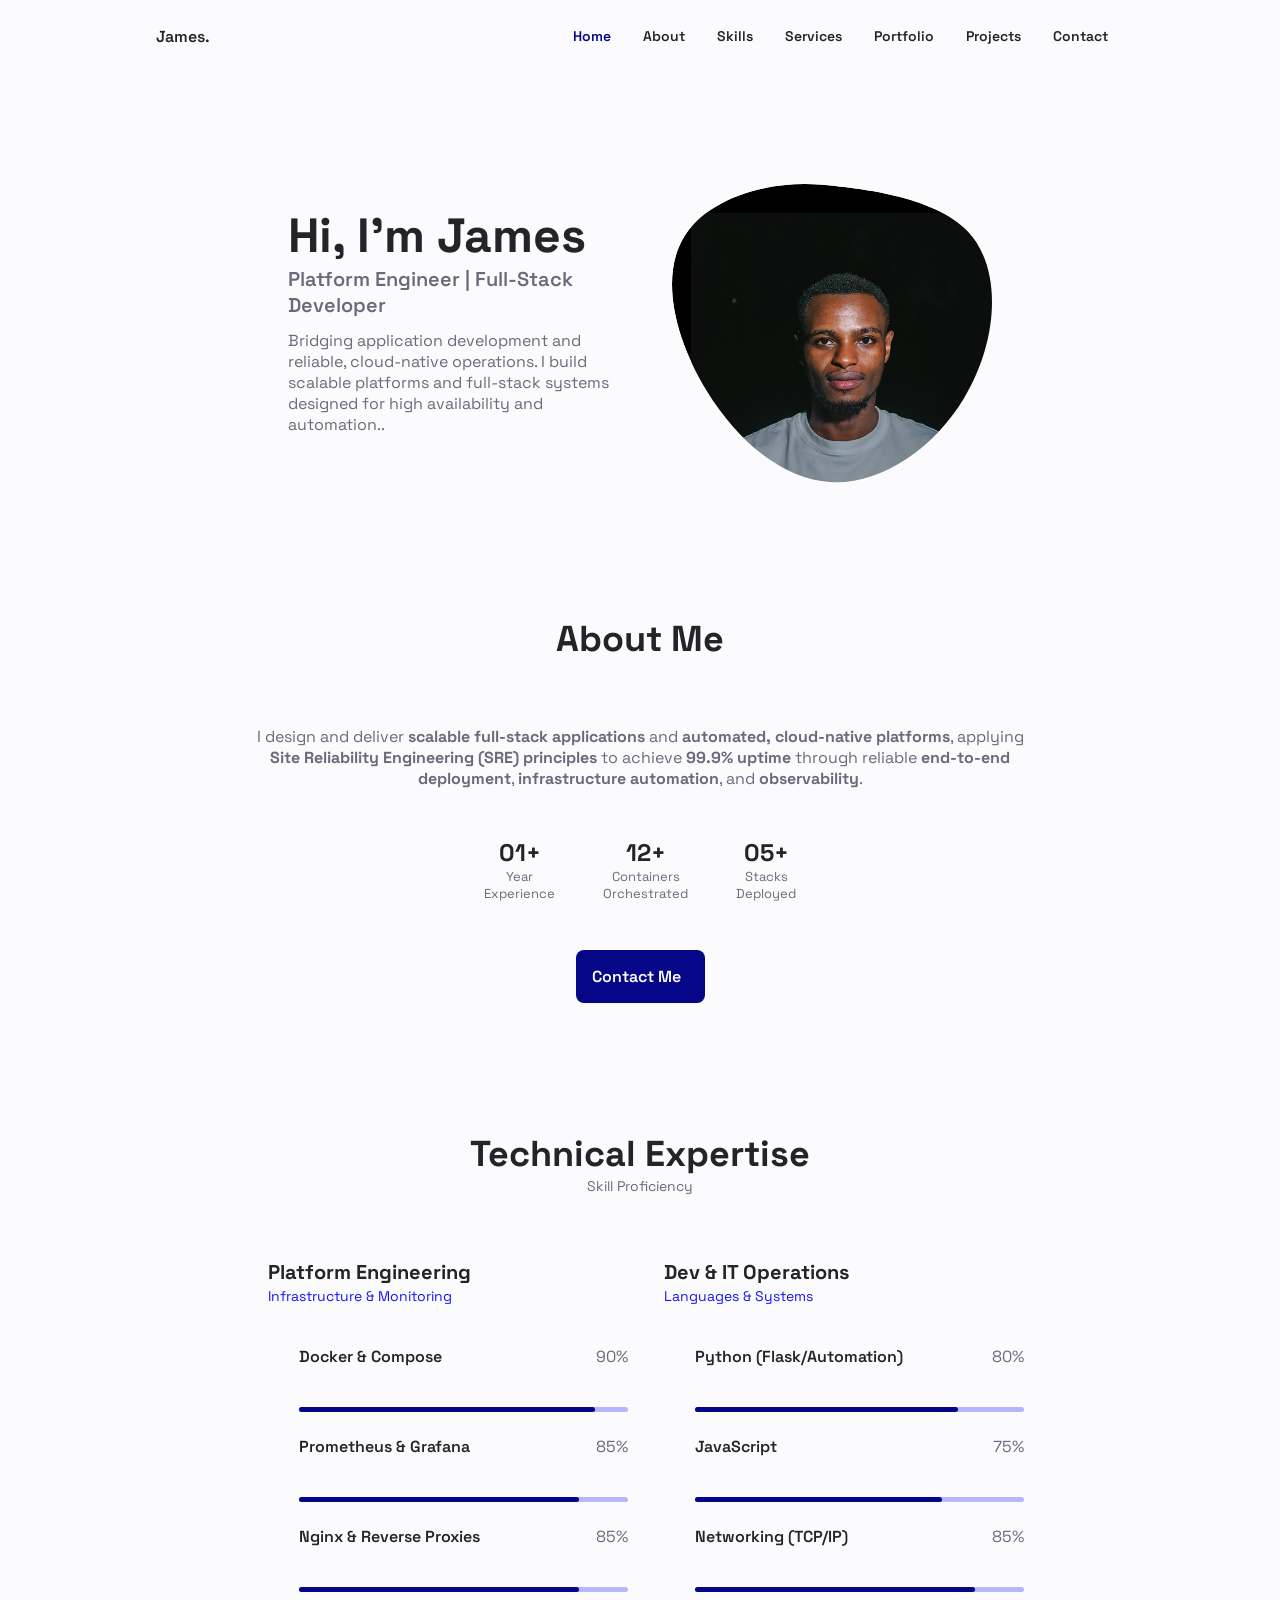
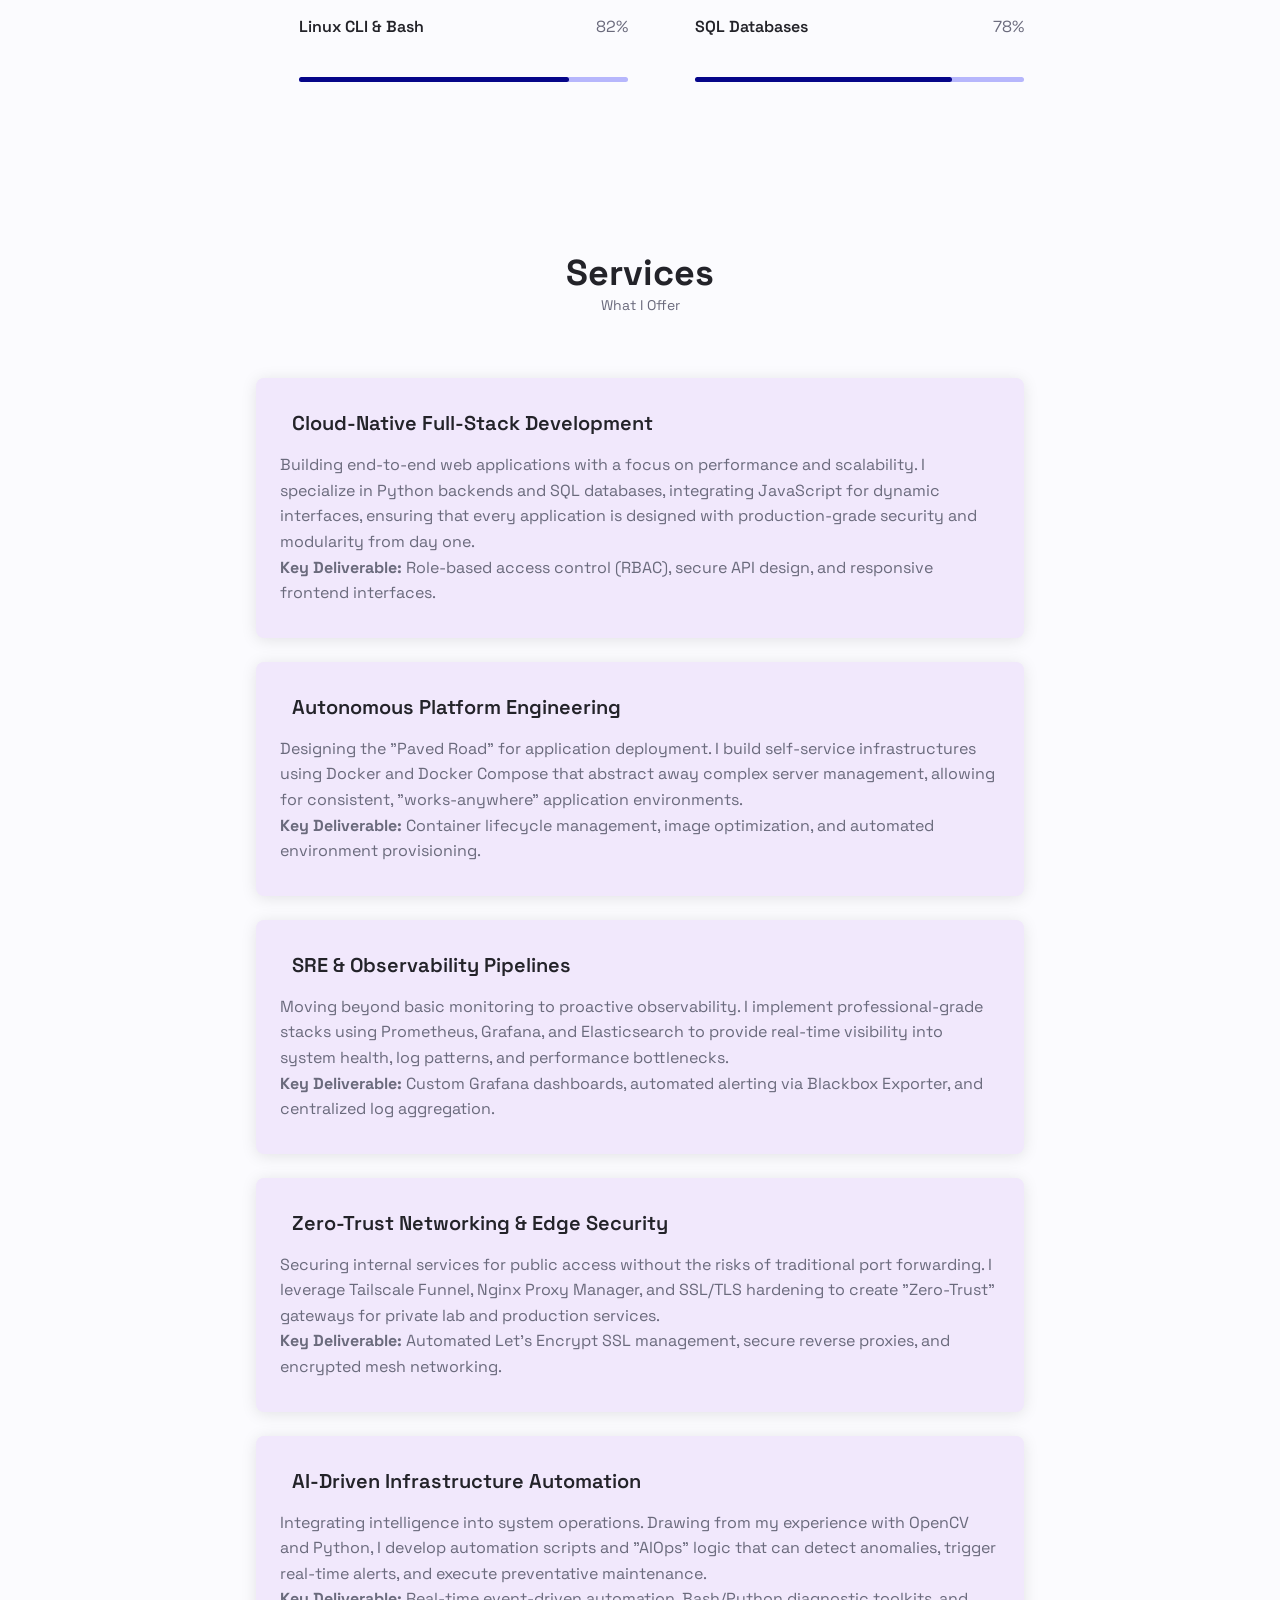
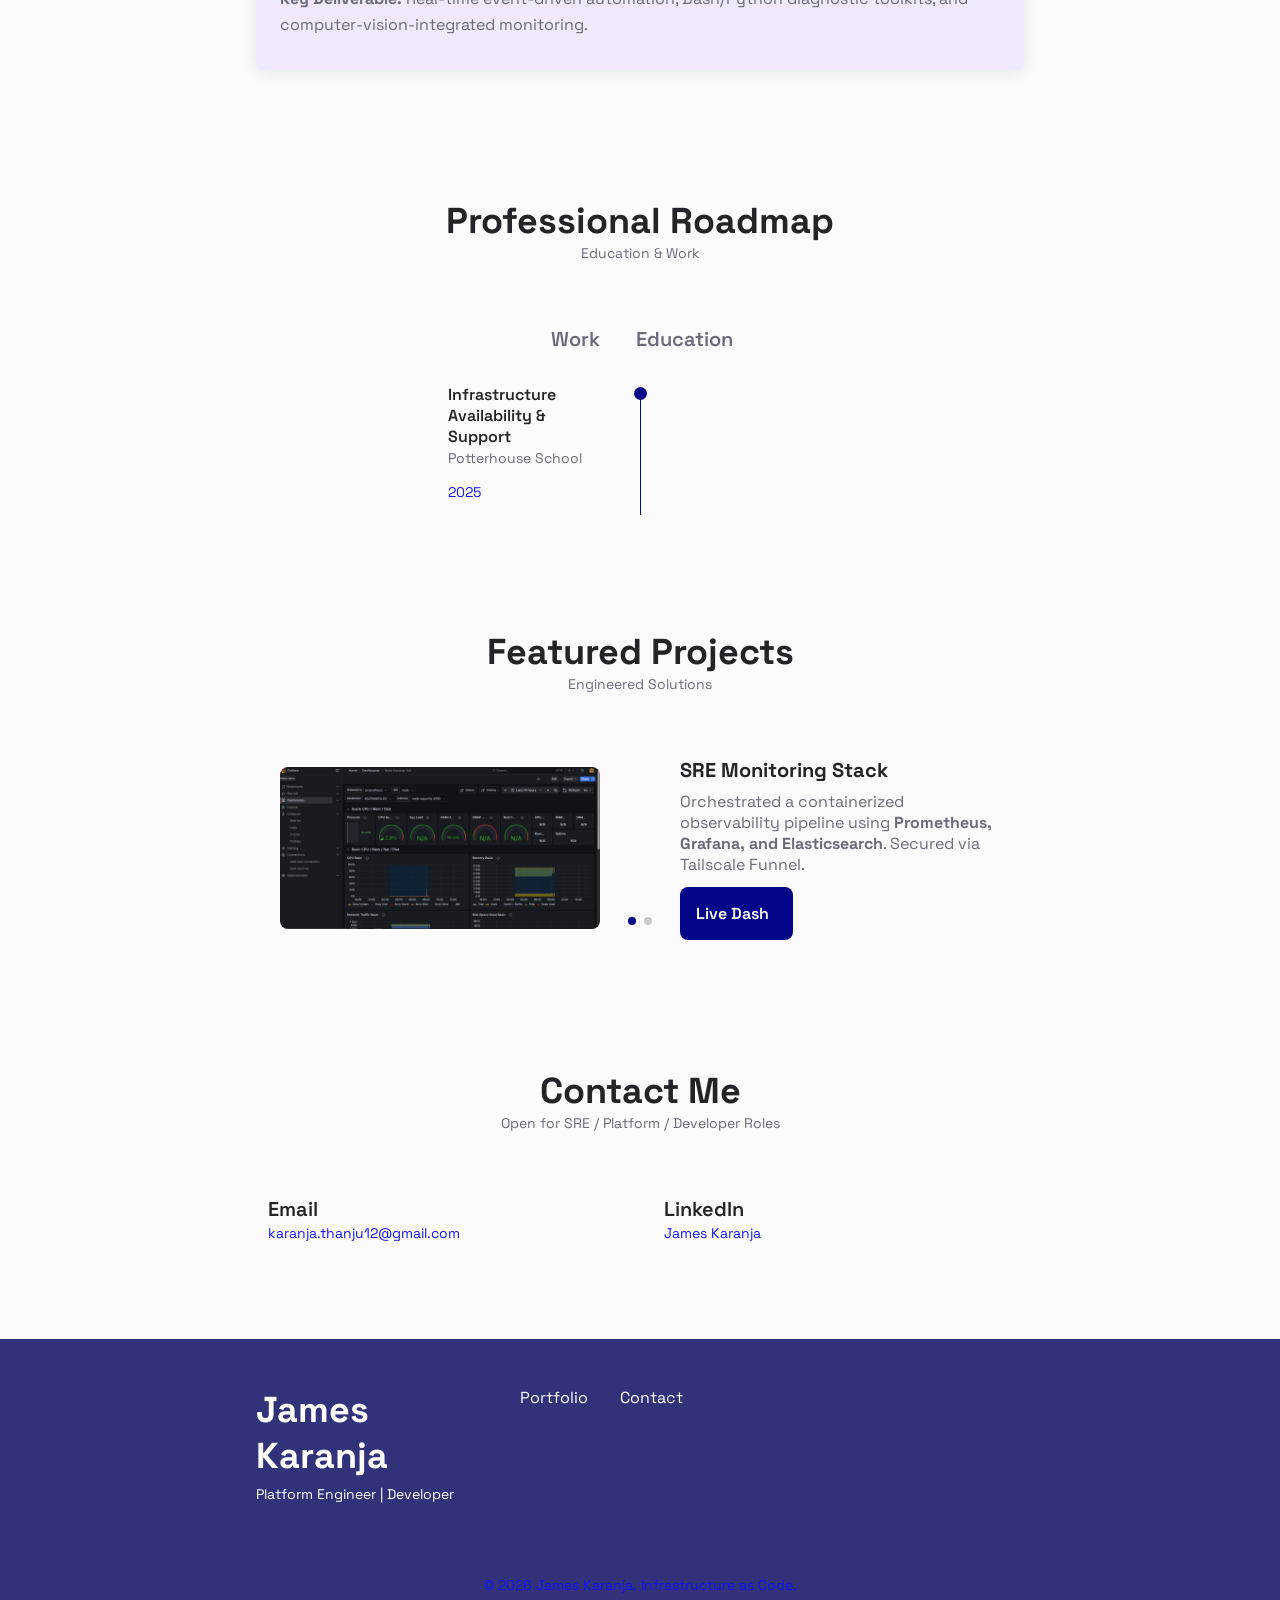
==== commit be54208f: "update" ====
--- a/index.html
+++ b/index.html
@@ -16,6 +16,7 @@
             <li class="nav_item"><a href="#home" class="nav_link active-link"><i class="uil uil-estate nav_icon"></i>Home</a></li>
             <li class="nav_item"><a href="#about" class="nav_link"><i class="uil uil-user-circle nav_icon"></i>About</a></li>
             <li class="nav_item"><a href="#skills" class="nav_link"><i class="uil uil-file-alt nav_icon"></i>Skills</a></li>
+            <li class="nav_item"><a href="#services" class="nav_link"><i class="uil uil-server nav_icon"></i>Services</a></li>
             <li class="nav_item"><a href="#portfolio" class="nav_link"><i class="uil uil-scenery nav_icon"></i>Portfolio</a></li>
             <li class="nav_item">
     <a href="Blog.html" class="nav_link" target="_blank">
@@ -143,6 +144,54 @@
         </div>
       </section>
 
+      <section class="services section" id="services">
+        <h2 class="section__title">Services</h2>
+        <span class="section__subtitle">What I Offer</span>
+        <div class="services__container container grid">
+
+          <div class="services__content">
+            <div class="services__header">
+              <i class="uil uil-brackets-curly services__icon"></i>
+              <h3 class="services__title">Cloud-Native Full-Stack Development</h3>
+            </div>
+            <p class="services__description">Building end-to-end web applications with a focus on performance and scalability. I specialize in Python backends and SQL databases, integrating JavaScript for dynamic interfaces, ensuring that every application is designed with production-grade security and modularity from day one.<br><strong>Key Deliverable:</strong> Role-based access control (RBAC), secure API design, and responsive frontend interfaces.</p>
+          </div>
+
+          <div class="services__content">
+            <div class="services__header">
+              <i class="uil uil-server services__icon"></i>
+              <h3 class="services__title">Autonomous Platform Engineering</h3>
+            </div>
+            <p class="services__description">Designing the "Paved Road" for application deployment. I build self-service infrastructures using Docker and Docker Compose that abstract away complex server management, allowing for consistent, "works-anywhere" application environments.<br><strong>Key Deliverable:</strong> Container lifecycle management, image optimization, and automated environment provisioning.</p>
+          </div>
+
+          <div class="services__content">
+            <div class="services__header">
+              <i class="uil uil-chart-line services__icon"></i>
+              <h3 class="services__title">SRE & Observability Pipelines</h3>
+            </div>
+            <p class="services__description">Moving beyond basic monitoring to proactive observability. I implement professional-grade stacks using Prometheus, Grafana, and Elasticsearch to provide real-time visibility into system health, log patterns, and performance bottlenecks.<br><strong>Key Deliverable:</strong> Custom Grafana dashboards, automated alerting via Blackbox Exporter, and centralized log aggregation.</p>
+          </div>
+
+          <div class="services__content">
+            <div class="services__header">
+              <i class="uil uil-shield services__icon"></i>
+              <h3 class="services__title">Zero-Trust Networking & Edge Security</h3>
+            </div>
+            <p class="services__description">Securing internal services for public access without the risks of traditional port forwarding. I leverage Tailscale Funnel, Nginx Proxy Manager, and SSL/TLS hardening to create "Zero-Trust" gateways for private lab and production services.<br><strong>Key Deliverable:</strong> Automated Let's Encrypt SSL management, secure reverse proxies, and encrypted mesh networking.</p>
+          </div>
+
+          <div class="services__content">
+            <div class="services__header">
+              <i class="uil uil-brain services__icon"></i>
+              <h3 class="services__title">AI-Driven Infrastructure Automation</h3>
+            </div>
+            <p class="services__description">Integrating intelligence into system operations. Drawing from my experience with OpenCV and Python, I develop automation scripts and "AIOps" logic that can detect anomalies, trigger real-time alerts, and execute preventative maintenance.<br><strong>Key Deliverable:</strong> Real-time event-driven automation, Bash/Python diagnostic toolkits, and computer-vision-integrated monitoring.</p>
+          </div>
+
+        </div>
+      </section>
+
       <section class="qualification section">
         <h2 class="section__title">Professional Roadmap</h2>
         <span class="section__subtitle">Education & Work</span>
--- a/style.css
+++ b/style.css
@@ -601,7 +601,37 @@
 }
 
 /*==================== SERVICES ====================*/
-
+.services__container{
+  gap: 1.5rem;
+}
+.services__content{
+  background-color: var(--container-color);
+  padding: 2rem 1.5rem;
+  border-radius: .5rem;
+  box-shadow: 0 2px 16px rgba(0, 0, 0, 0.1);
+  transition: transform 0.3s ease;
+}
+.services__content:hover{
+  transform: translateY(-5px);
+}
+.services__header{
+  display: flex;
+  align-items: center;
+  margin-bottom: var(--mb-1);
+}
+.services__icon{
+  font-size: 2rem;
+  color: var(--first-color);
+  margin-right: var(--mb-0-75);
+}
+.services__title{
+  font-size: var(--h3-font-size);
+  font-weight: var(--font-medium);
+}
+.services__description{
+  color: var(--text-color);
+  line-height: 1.6;
+}
 
 /* Active Modal */
 
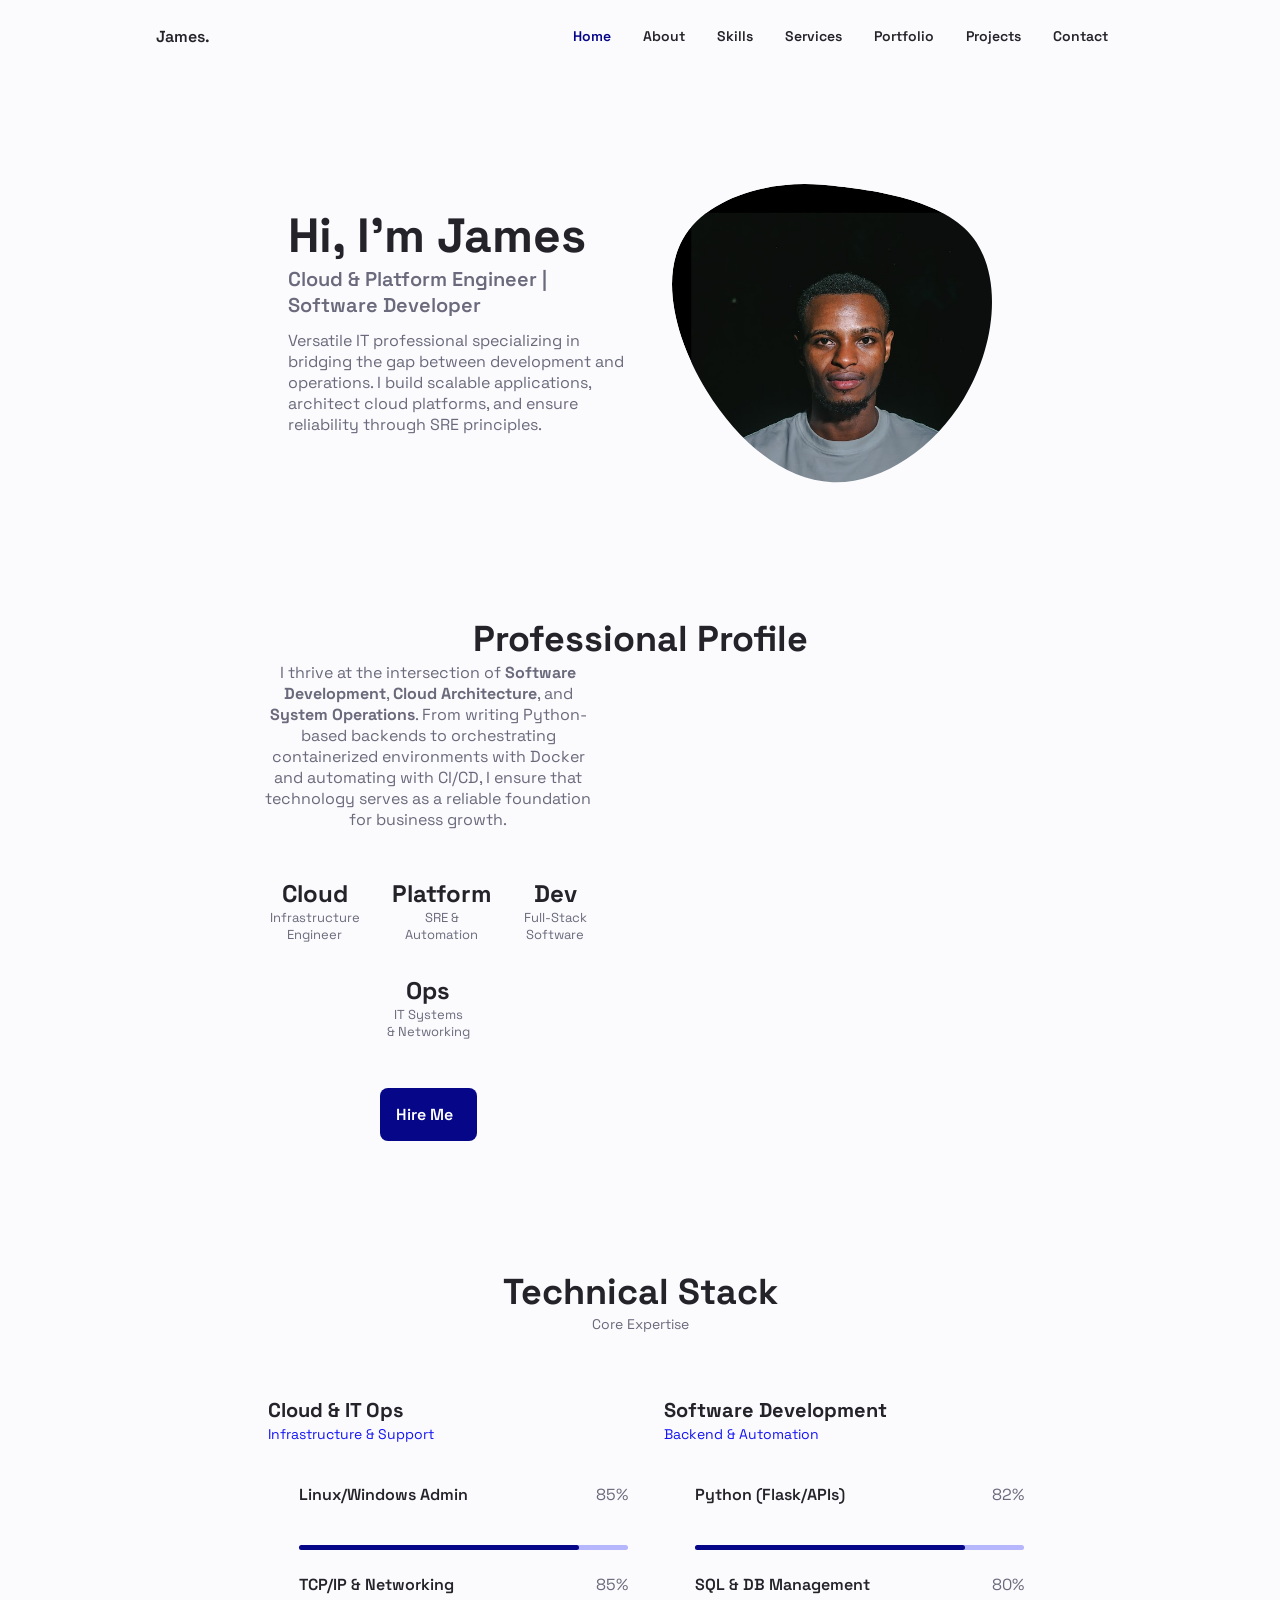
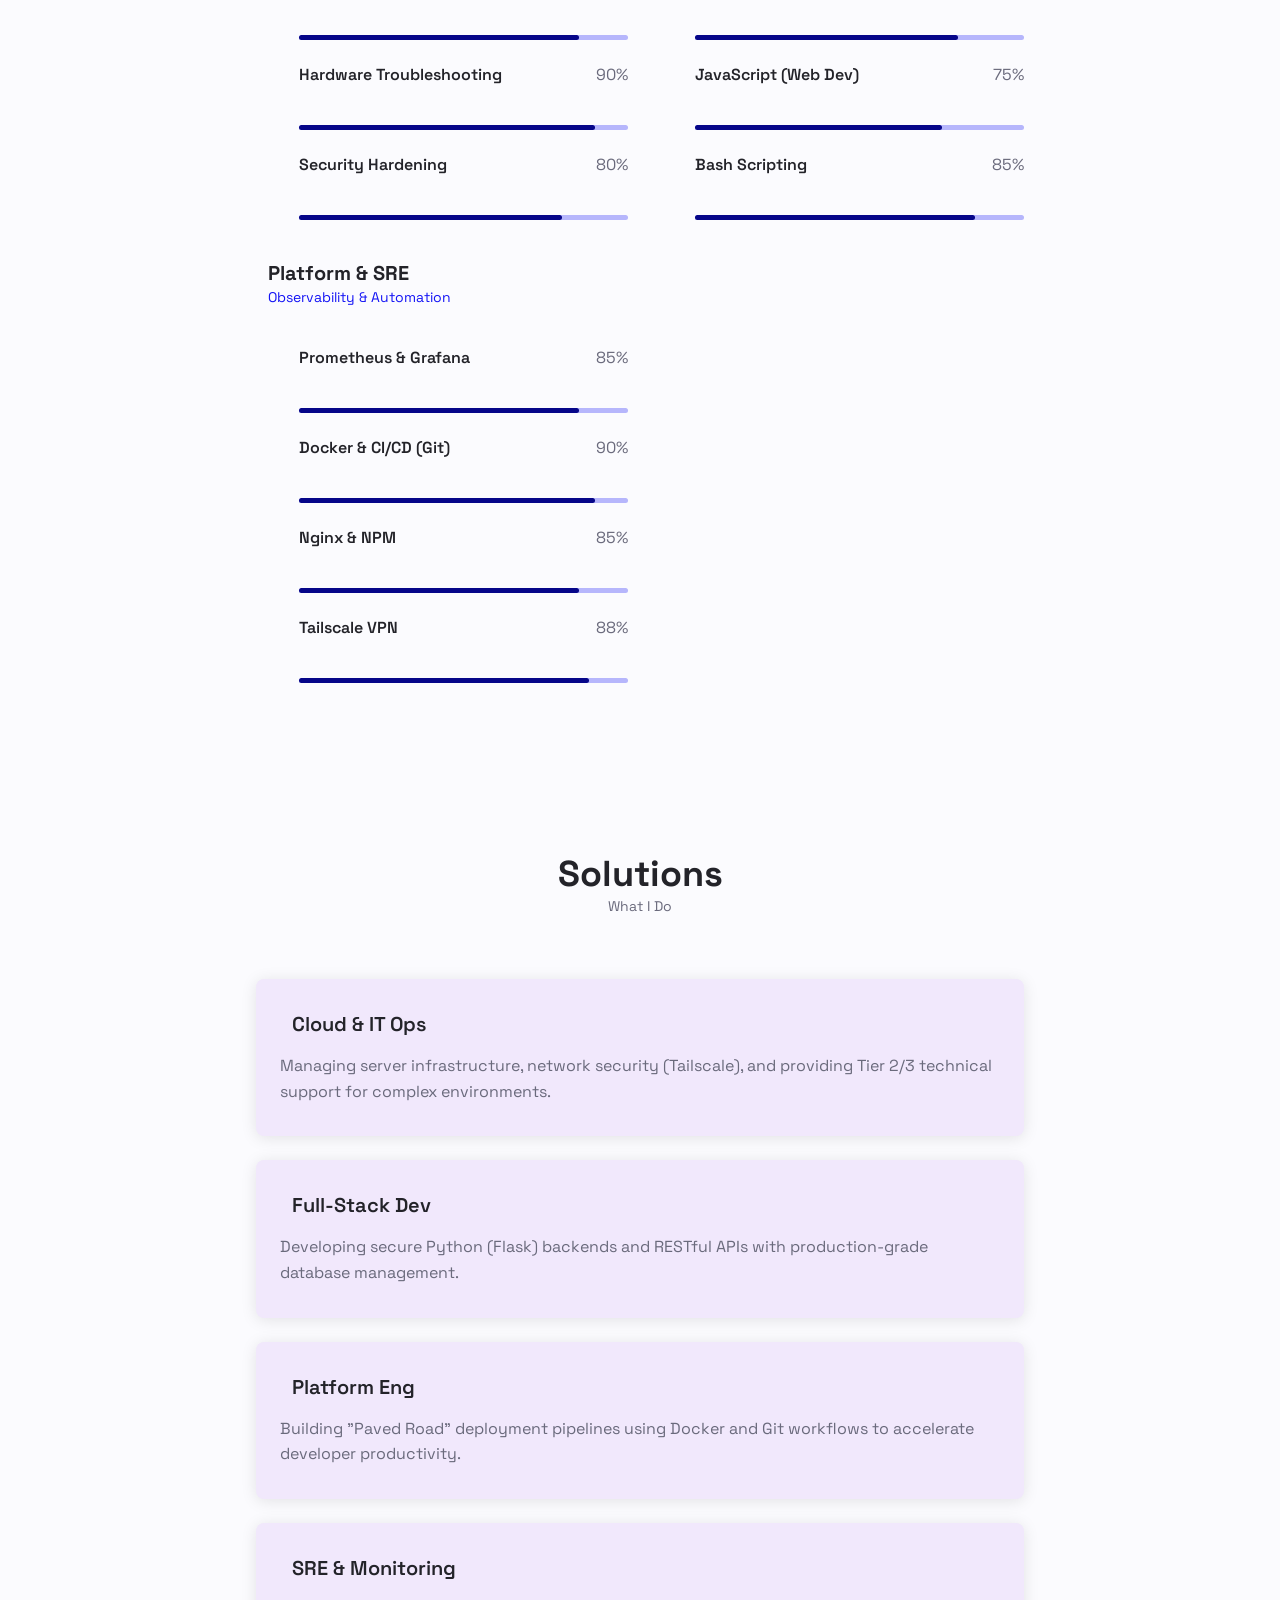
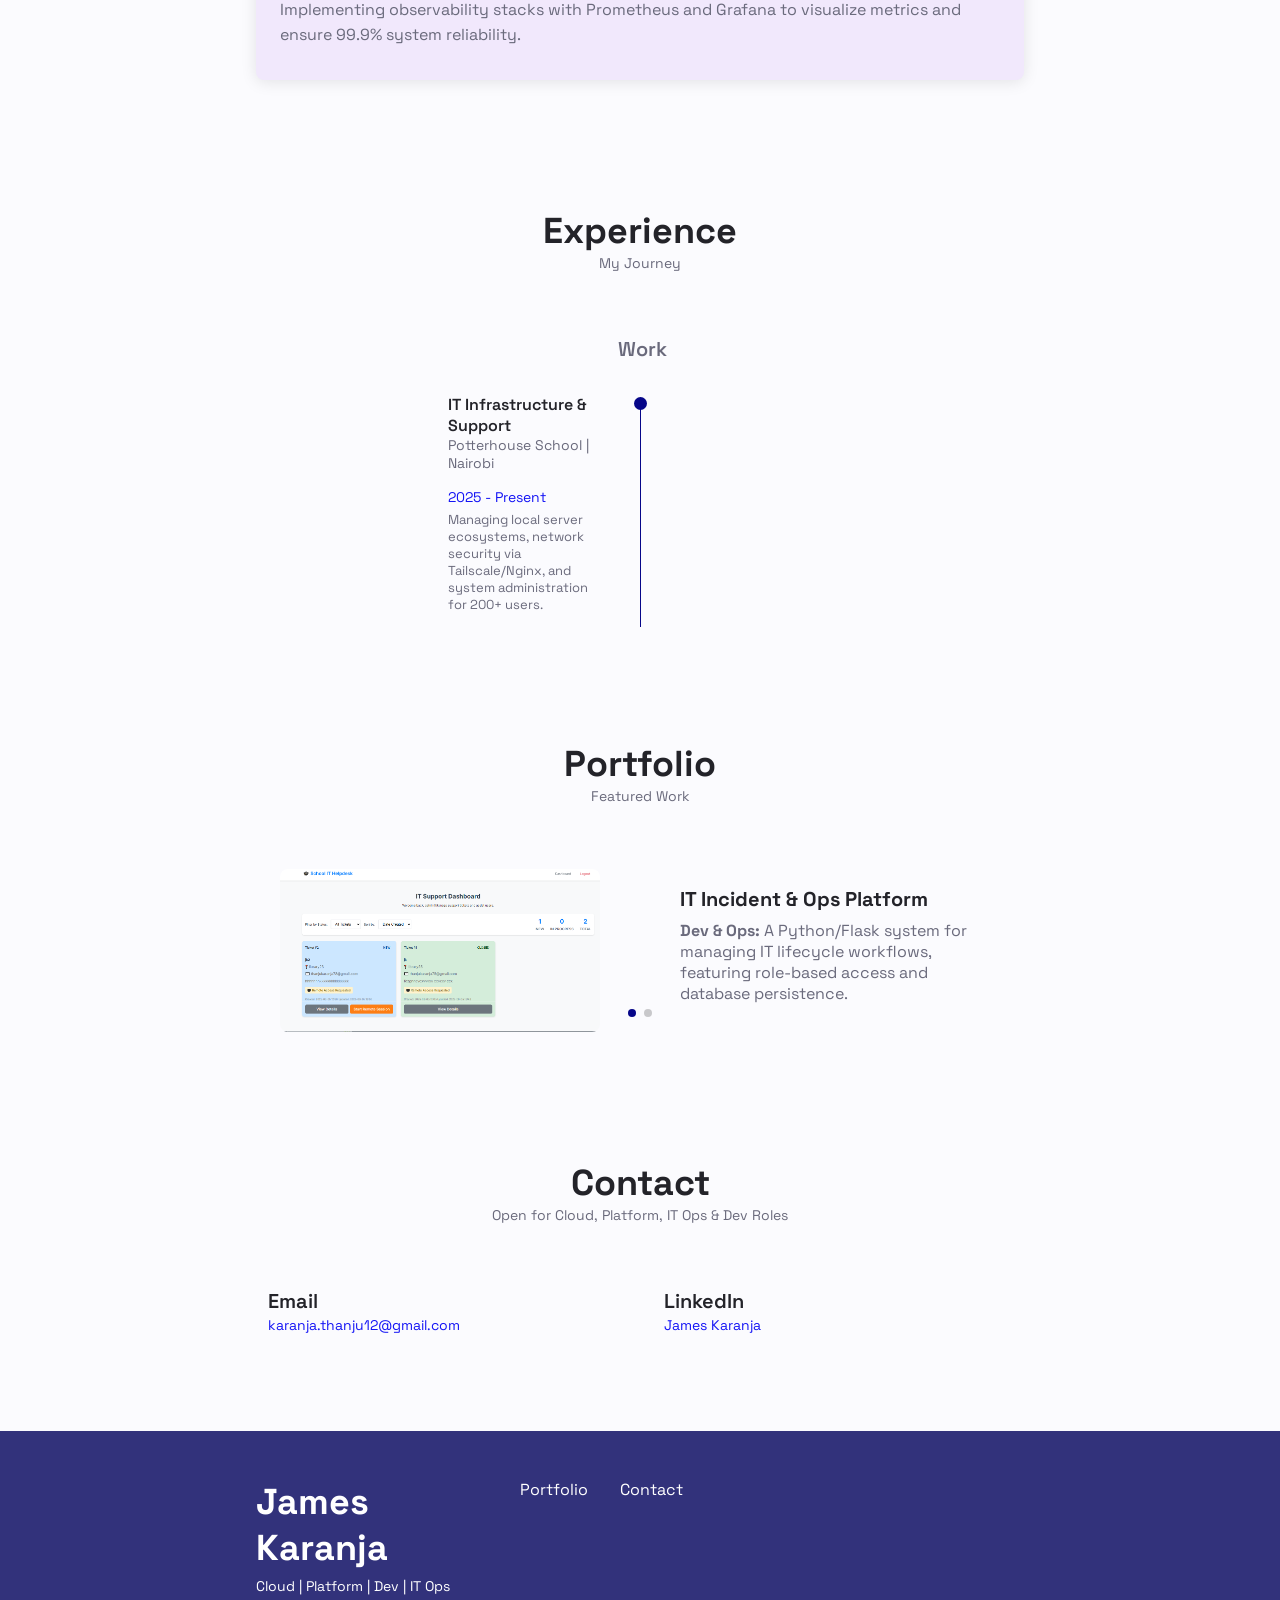
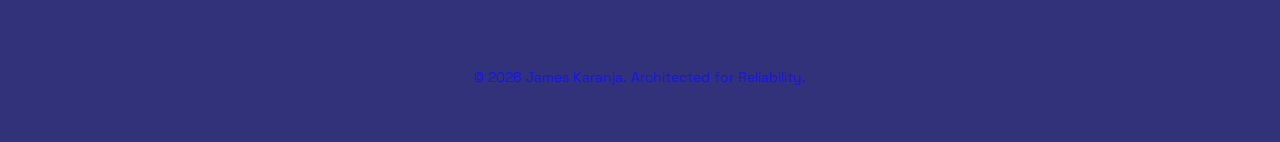
==== commit 1b9624d5: "webupdate links" ====
--- a/index.html
+++ b/index.html
@@ -5,7 +5,7 @@
     <link rel="stylesheet" href="https://unicons.iconscout.com/release/v4.0.0/css/line.css">
     <link rel="stylesheet" href="swipperbundle.css">
     <link rel="stylesheet" href="style.css">
-    <title>James Karanja | Platform Engineer & Developer</title>
+    <title>James Karanja | Multi-Disciplinary IT Professional</title>
   </head>
   <body>
     <header class="header" id="header">
@@ -18,11 +18,7 @@
             <li class="nav_item"><a href="#skills" class="nav_link"><i class="uil uil-file-alt nav_icon"></i>Skills</a></li>
             <li class="nav_item"><a href="#services" class="nav_link"><i class="uil uil-server nav_icon"></i>Services</a></li>
             <li class="nav_item"><a href="#portfolio" class="nav_link"><i class="uil uil-scenery nav_icon"></i>Portfolio</a></li>
-            <li class="nav_item">
-    <a href="Blog.html" class="nav_link" target="_blank">
-        <i class="uil uil-scenery nav_icon"></i>Projects
-    </a>
-</li>
+            <li class="nav_item"><a href="Blog.html" target="_blank" class="nav_link"><i class="uil uil-briefcase nav_icon"></i>Projects</a></li>
             <li class="nav_item"><a href="#contactme" class="nav_link"><i class="uil uil-chat nav_icon"></i>Contact</a></li>
           </ul>
           <i class="uil uil-multiply nav_close" id="nav_close"></i>
@@ -44,207 +40,181 @@
             </div>
             
            <div class="home__img">
-    <svg class="home__blob" viewBox="0 0 200 187" xmlns="http://www.w3.org/2000/svg" xmlns:xlink="http://www.w3.org/1999/xlink">
-        <mask id="mask0" mask-type="alpha">
-            <path d="M190.312 36.4879C206.582 62.1187 201.309 102.826 182.328 134.186C163.346 165.547 130.807 187.559 100.226 186.353C69.6454 185.147 41.0228 160.723 21.7403 129.362C2.45775 97.9993 -7.48481 59.7012 6.67581 34.5279C20.8371 9.35232 59.1024 -2.69571 94.205 0.510313C129.308 3.71633 174.042 10.857 190.312 36.4879Z"/>
-        </mask>
-        <g mask="url(#mask0)">
-            <path fill="#000000" d="M190.312 36.4879C206.582 62.1187 201.309 102.826 182.328 134.186C163.346 165.547 130.807 187.559 100.226 186.353C69.6454 185.147 41.0228 160.723 21.7403 129.362C2.45775 97.9993 -7.48481 59.7012 6.67581 34.5279C20.8371 9.35232 59.1024 -2.69571 94.205 0.510313C129.308 3.71633 174.042 10.857 190.312 36.4879Z"/>
-            
-            <image class="home__blob-img" x="12" y="18" xlink:href="j2.jpg"/>
-        </g>
-    </svg>
-</div>
+            <svg class="home__blob" viewBox="0 0 200 187" xmlns="http://www.w3.org/2000/svg" xmlns:xlink="http://www.w3.org/1999/xlink">
+                <mask id="mask0" mask-type="alpha">
+                    <path d="M190.312 36.4879C206.582 62.1187 201.309 102.826 182.328 134.186C163.346 165.547 130.807 187.559 100.226 186.353C69.6454 185.147 41.0228 160.723 21.7403 129.362C2.45775 97.9993 -7.48481 59.7012 6.67581 34.5279C20.8371 9.35232 59.1024 -2.69571 94.205 0.510313C129.308 3.71633 174.042 10.857 190.312 36.4879Z"/>
+                </mask>
+                <g mask="url(#mask0)">
+                    <path fill="#000000" d="M190.312 36.4879C206.582 62.1187 201.309 102.826 182.328 134.186C163.346 165.547 130.807 187.559 100.226 186.353C69.6454 185.147 41.0228 160.723 21.7403 129.362C2.45775 97.9993 -7.48481 59.7012 6.67581 34.5279C20.8371 9.35232 59.1024 -2.69571 94.205 0.510313C129.308 3.71633 174.042 10.857 190.312 36.4879Z"/>
+                    <image class="home__blob-img" x="12" y="18" xlink:href="j2.jpg"/>
+                </g>
+            </svg>
+           </div>
+
             <div class="home__data">
               <h1 class="home__title">Hi, I'm James</h1>
-              <h3 class="home__subtitle">Platform Engineer | Full-Stack Developer</h3>
+              <h3 class="home__subtitle">Cloud & Platform Engineer | Software Developer</h3>
               <p class="home__description">
-                Bridging application development and reliable, cloud-native operations.
-I build scalable platforms and full-stack systems designed for high availability and automation.</b>.
+                Versatile IT professional specializing in bridging the gap between development and operations. I build scalable applications, architect cloud platforms, and ensure reliability through SRE principles.
               </p>
-      
             </div>
           </div>
         </div>
       </section>
 
       <section class="about section" id="about">
-    <h2 class="section__title">About Me</h2>
-    <span class="section__subtitle"></span>
-    
-    <div class="about__container container" style="display: block; text-align: center;">
-        
-        <div class="about__data" style="margin: 0 auto; max-width: 800px;">
-            <p class="about__description" style="text-align: center; margin-bottom: 3rem;">
-                I design and deliver <b>scalable full-stack applications</b> and 
-                <b>automated, cloud-native platforms</b>, applying 
-                <b>Site Reliability Engineering (SRE) principles</b> to achieve 
-                <b>99.9% uptime</b> through reliable <b>end-to-end deployment</b>, 
-                <b>infrastructure automation</b>, and <b>observability</b>.
-            </p>
-
-            <div class="about__info" style="justify-content: center; gap: 3rem; margin-bottom: 3rem;">
-                <div>
-                    <span class="about__info-title">01+</span>
-                    <span class="about__info-name">Year <br> Experience</span>
+        <h2 class="section__title">Professional Profile</h2>
+        <div class="about__container container grid">
+            <div class="about__data">
+                <p class="about__description" style="text-align: center; margin-bottom: 3rem;">
+                    I thrive at the intersection of <b>Software Development</b>, <b>Cloud Architecture</b>, and <b>System Operations</b>. 
+                    From writing Python-based backends to orchestrating containerized environments with Docker and automating with CI/CD, 
+                    I ensure that technology serves as a reliable foundation for business growth.
+                </p>
+
+                <div class="about__info" style="display: flex; justify-content: center; gap: 2rem; margin-bottom: 3rem; flex-wrap: wrap;">
+                    <div><span class="about__info-title">Cloud</span><span class="about__info-name">Infrastructure <br> Engineer</span></div>
+                    <div><span class="about__info-title">Platform</span><span class="about__info-name">SRE & <br> Automation</span></div>
+                    <div><span class="about__info-title">Dev</span><span class="about__info-name">Full-Stack <br> Software</span></div>
+                    <div><span class="about__info-title">Ops</span><span class="about__info-name">IT Systems <br> & Networking</span></div>
                 </div>
 
-                <div>
-                    <span class="about__info-title">12+</span>
-                    <span class="about__info-name">Containers <br> Orchestrated</span>
+                <div class="about__buttons" style="display: flex; justify-content: center;">
+                    <a href="#contactme" class="button button--flex">
+                        Hire Me <i class="uil uil-message button__icon"></i>
+                    </a>
                 </div>
-
-                <div>
-                    <span class="about__info-title">05+</span>
-                    <span class="about__info-name">Stacks <br> Deployed</span>
-                </div>
-            </div>
-
-            <div class="about__buttons" style="display: flex; justify-content: center;">
-                <a href="mailto:karanja.thanju12@gmail.com" class="button button--flex">
-                    Contact Me <i class="uil uil-message button__icon"></i>
-                </a>
-            </div>
-        </div>
-    </div>
-</section>
+            </div>
+        </div>
+      </section>
 
       <section class="skills section" id="skills">
-        <h2 class="section__title">Technical Expertise</h2>
-        <span class="section__subtitle">Skill Proficiency</span>
+        <h2 class="section__title">Technical Stack</h2>
+        <span class="section__subtitle">Core Expertise</span>
         <div class="skills__container container grid">
           
           <div class="skills__content skills__open">
             <div class="skills__header">
               <i class="uil uil-server skills__icon"></i>
-              <div><h1 class="skills__title">Platform Engineering</h1><span class="skills__subtitle">Infrastructure & Monitoring</span></div>
+              <div><h1 class="skills__title">Cloud & IT Ops</h1><span class="skills__subtitle">Infrastructure & Support</span></div>
               <i class="uil uil-angle-down skills__arrow"></i>
             </div>
             <div class="skills__list grid">
-              <div class="skills__data"><div class="skills__titles"><h3 class="skills__name">Docker & Compose</h3><span class="skills__number">90%</span></div><div class="skills__bar"><span class="skills__percentage" style="width: 90%"></span></div></div>
-              <div class="skills__data"><div class="skills__titles"><h3 class="skills__name">Prometheus & Grafana</h3><span class="skills__number">85%</span></div><div class="skills__bar"><span class="skills__percentage" style="width: 85%"></span></div></div>
-              <div class="skills__data"><div class="skills__titles"><h3 class="skills__name">Nginx & Reverse Proxies</h3><span class="skills__number">85%</span></div><div class="skills__bar"><span class="skills__percentage" style="width: 85%"></span></div></div>
-              <div class="skills__data"><div class="skills__titles"><h3 class="skills__name">Linux CLI & Bash</h3><span class="skills__number">82%</span></div><div class="skills__bar"><span class="skills__percentage" style="width: 82%"></span></div></div>
+              <div class="skills__data"><div class="skills__titles"><h3 class="skills__name">Linux/Windows Admin</h3><span class="skills__number">85%</span></div><div class="skills__bar"><span class="skills__percentage" style="width: 85%"></span></div></div>
+              <div class="skills__data"><div class="skills__titles"><h3 class="skills__name">TCP/IP & Networking</h3><span class="skills__number">85%</span></div><div class="skills__bar"><span class="skills__percentage" style="width: 85%"></span></div></div>
+              <div class="skills__data"><div class="skills__titles"><h3 class="skills__name">Hardware Troubleshooting</h3><span class="skills__number">90%</span></div><div class="skills__bar"><span class="skills__percentage" style="width: 90%"></span></div></div>
+              <div class="skills__data"><div class="skills__titles"><h3 class="skills__name">Security Hardening</h3><span class="skills__number">80%</span></div><div class="skills__bar"><span class="skills__percentage" style="width: 80%"></span></div></div>
             </div>
           </div>
 
           <div class="skills__content skills__open">
             <div class="skills__header">
               <i class="uil uil-brackets-curly skills__icon"></i>
-              <div><h1 class="skills__title">Dev & IT Operations</h1><span class="skills__subtitle">Languages & Systems</span></div>
+              <div><h1 class="skills__title">Software Development</h1><span class="skills__subtitle">Backend & Automation</span></div>
               <i class="uil uil-angle-down skills__arrow"></i>
             </div>
             <div class="skills__list grid">
-              <div class="skills__data"><div class="skills__titles"><h3 class="skills__name">Python (Flask/Automation)</h3><span class="skills__number">80%</span></div><div class="skills__bar"><span class="skills__percentage" style="width: 80%"></span></div></div>
-              <div class="skills__data"><div class="skills__titles"><h3 class="skills__name">JavaScript</h3><span class="skills__number">75%</span></div><div class="skills__bar"><span class="skills__percentage" style="width: 75%"></span></div></div>
-              <div class="skills__data"><div class="skills__titles"><h3 class="skills__name">Networking (TCP/IP)</h3><span class="skills__number">85%</span></div><div class="skills__bar"><span class="skills__percentage" style="width: 85%"></span></div></div>
-              <div class="skills__data"><div class="skills__titles"><h3 class="skills__name">SQL Databases</h3><span class="skills__number">78%</span></div><div class="skills__bar"><span class="skills__percentage" style="width: 78%"></span></div></div>
+              <div class="skills__data"><div class="skills__titles"><h3 class="skills__name">Python (Flask/APIs)</h3><span class="skills__number">82%</span></div><div class="skills__bar"><span class="skills__percentage" style="width: 82%"></span></div></div>
+              <div class="skills__data"><div class="skills__titles"><h3 class="skills__name">SQL & DB Management</h3><span class="skills__number">80%</span></div><div class="skills__bar"><span class="skills__percentage" style="width: 80%"></span></div></div>
+              <div class="skills__data"><div class="skills__titles"><h3 class="skills__name">JavaScript (Web Dev)</h3><span class="skills__number">75%</span></div><div class="skills__bar"><span class="skills__percentage" style="width: 75%"></span></div></div>
+              <div class="skills__data"><div class="skills__titles"><h3 class="skills__name">Bash Scripting</h3><span class="skills__number">85%</span></div><div class="skills__bar"><span class="skills__percentage" style="width: 85%"></span></div></div>
+            </div>
+          </div>
+
+          <div class="skills__content skills__open">
+            <div class="skills__header">
+              <i class="uil uil-layers skills__icon"></i>
+              <div><h1 class="skills__title">Platform & SRE</h1><span class="skills__subtitle">Observability & Automation</span></div>
+              <i class="uil uil-angle-down skills__arrow"></i>
+            </div>
+            <div class="skills__list grid">
+              <div class="skills__data"><div class="skills__titles"><h3 class="skills__name">Prometheus & Grafana</h3><span class="skills__number">85%</span></div><div class="skills__bar"><span class="skills__percentage" style="width: 85%"></span></div></div>
+              <div class="skills__data"><div class="skills__titles"><h3 class="skills__name">Docker & CI/CD (Git)</h3><span class="skills__number">90%</span></div><div class="skills__bar"><span class="skills__percentage" style="width: 90%"></span></div></div>
+              <div class="skills__data"><div class="skills__titles"><h3 class="skills__name">Nginx & NPM</h3><span class="skills__number">85%</span></div><div class="skills__bar"><span class="skills__percentage" style="width: 85%"></span></div></div>
+              <div class="skills__data"><div class="skills__titles"><h3 class="skills__name">Tailscale VPN</h3><span class="skills__number">88%</span></div><div class="skills__bar"><span class="skills__percentage" style="width: 88%"></span></div></div>
             </div>
           </div>
         </div>
       </section>
 
       <section class="services section" id="services">
-        <h2 class="section__title">Services</h2>
-        <span class="section__subtitle">What I Offer</span>
+        <h2 class="section__title">Solutions</h2>
+        <span class="section__subtitle">What I Do</span>
         <div class="services__container container grid">
 
           <div class="services__content">
-            <div class="services__header">
-              <i class="uil uil-brackets-curly services__icon"></i>
-              <h3 class="services__title">Cloud-Native Full-Stack Development</h3>
-            </div>
-            <p class="services__description">Building end-to-end web applications with a focus on performance and scalability. I specialize in Python backends and SQL databases, integrating JavaScript for dynamic interfaces, ensuring that every application is designed with production-grade security and modularity from day one.<br><strong>Key Deliverable:</strong> Role-based access control (RBAC), secure API design, and responsive frontend interfaces.</p>
-          </div>
-
-          <div class="services__content">
-            <div class="services__header">
-              <i class="uil uil-server services__icon"></i>
-              <h3 class="services__title">Autonomous Platform Engineering</h3>
-            </div>
-            <p class="services__description">Designing the "Paved Road" for application deployment. I build self-service infrastructures using Docker and Docker Compose that abstract away complex server management, allowing for consistent, "works-anywhere" application environments.<br><strong>Key Deliverable:</strong> Container lifecycle management, image optimization, and automated environment provisioning.</p>
-          </div>
-
-          <div class="services__content">
-            <div class="services__header">
-              <i class="uil uil-chart-line services__icon"></i>
-              <h3 class="services__title">SRE & Observability Pipelines</h3>
-            </div>
-            <p class="services__description">Moving beyond basic monitoring to proactive observability. I implement professional-grade stacks using Prometheus, Grafana, and Elasticsearch to provide real-time visibility into system health, log patterns, and performance bottlenecks.<br><strong>Key Deliverable:</strong> Custom Grafana dashboards, automated alerting via Blackbox Exporter, and centralized log aggregation.</p>
-          </div>
-
-          <div class="services__content">
-            <div class="services__header">
-              <i class="uil uil-shield services__icon"></i>
-              <h3 class="services__title">Zero-Trust Networking & Edge Security</h3>
-            </div>
-            <p class="services__description">Securing internal services for public access without the risks of traditional port forwarding. I leverage Tailscale Funnel, Nginx Proxy Manager, and SSL/TLS hardening to create "Zero-Trust" gateways for private lab and production services.<br><strong>Key Deliverable:</strong> Automated Let's Encrypt SSL management, secure reverse proxies, and encrypted mesh networking.</p>
-          </div>
-
-          <div class="services__content">
-            <div class="services__header">
-              <i class="uil uil-brain services__icon"></i>
-              <h3 class="services__title">AI-Driven Infrastructure Automation</h3>
-            </div>
-            <p class="services__description">Integrating intelligence into system operations. Drawing from my experience with OpenCV and Python, I develop automation scripts and "AIOps" logic that can detect anomalies, trigger real-time alerts, and execute preventative maintenance.<br><strong>Key Deliverable:</strong> Real-time event-driven automation, Bash/Python diagnostic toolkits, and computer-vision-integrated monitoring.</p>
+            <a href="Blog.html?from=services#modal6" style="text-decoration: none; color: inherit;">
+              <div class="services__header"><i class="uil uil-shield-check services__icon"></i><h3 class="services__title">Cloud & IT Ops</h3></div>
+              <p class="services__description">Managing server infrastructure, network security (Tailscale), and providing Tier 2/3 technical support for complex environments.</p>
+            </a>
+          </div>
+
+          <div class="services__content">
+            <a href="Blog.html?from=services#modal4" style="text-decoration: none; color: inherit;">
+              <div class="services__header"><i class="uil uil-code-branch services__icon"></i><h3 class="services__title">Full-Stack Dev</h3></div>
+              <p class="services__description">Developing secure Python (Flask) backends and RESTful APIs with production-grade database management.</p>
+            </a>
+          </div>
+
+          <div class="services__content">
+            <a href="Blog.html?from=services#modal5" style="text-decoration: none; color: inherit;">
+              <div class="services__header"><i class="uil uil-cloud-database-tree services__icon"></i><h3 class="services__title">Platform Eng</h3></div>
+              <p class="services__description">Building "Paved Road" deployment pipelines using Docker and Git workflows to accelerate developer productivity.</p>
+            </a>
+          </div>
+
+          <div class="services__content">
+            <a href="Blog.html?from=services#modal6" style="text-decoration: none; color: inherit;">
+              <div class="services__header"><i class="uil uil-chart-line services__icon"></i><h3 class="services__title">SRE & Monitoring</h3></div>
+              <p class="services__description">Implementing observability stacks with Prometheus and Grafana to visualize metrics and ensure 99.9% system reliability. </p>
+            </a>
           </div>
 
         </div>
       </section>
 
       <section class="qualification section">
-        <h2 class="section__title">Professional Roadmap</h2>
-        <span class="section__subtitle">Education & Work</span>
+        <h2 class="section__title">Experience</h2>
+        <span class="section__subtitle">My Journey</span>
         <div class="qualification__container container">
           <div class="qualification__tabs">
             <div class="qualification__button button--flex qualification__active" data-target="#work"><i class="uil uil-briefcase-alt qualification__icon"></i> Work</div>
-            <div class="qualification__button button--flex" data-target="#education"><i class="uil uil-graduation-cap qualification__icon"></i> Education</div>
           </div>
           <div class="qualification__sections">
             <div class="qualification__content qualification__active" data-content id="work">
               <div class="qualification__data">
                 <div>
-                  <h3 class="qualification__title">Infrastructure Availability & Support</h3>
-                  <span class="qualification__subtitle">Potterhouse School</span>
-                  <div class="qualification__calender"><i class="uil uil-calendar-alt"></i> 2025</div>
+                  <h3 class="qualification__title">IT Infrastructure & Support</h3>
+                  <span class="qualification__subtitle">Potterhouse School | Nairobi</span>
+                  <div class="qualification__calender"><i class="uil uil-calendar-alt"></i> 2025 - Present</div>
+                  <p style="font-size: small; margin-top: 5px;">Managing local server ecosystems, network security via Tailscale/Nginx, and system administration for 200+ users.</p>
                 </div>
                 <div><span class="qualification__rounder"></span><span class="qualification__line"></span></div>
               </div>
             </div>
-            <div class="qualification__content" data-content id="education">
-              <div class="qualification__data">
-                <div><h3 class="qualification__title">BSc Information Technology</h3><span class="qualification__subtitle">KCA University</span><div class="qualification__calender"><i class="uil uil-calendar-alt"></i> 2023 - 2025</div></div>
-                <div><span class="qualification__rounder"></span><span class="qualification__line"></span></div>
-              </div>
-            </div>
           </div>
         </div>
       </section>
 
       <section class="portfolio section" id="portfolio">
-        <h2 class="section__title">Featured Projects</h2>
-        <span class="section__subtitle">Engineered Solutions</span>
+        <h2 class="section__title">Portfolio</h2>
+        <span class="section__subtitle">Featured Work</span>
         <div class="portfolio__container container swiper-container swiper mySwiper">
           <div class="swiper-wrapper">
             
             <div class="portfolio__content grid swiper-slide">
+              <img src="Ticketing system.PNG" alt="Ticketing" class="portfolio__img">
+              <div class="portfolio__data">
+                <h3 class="portfolio__title">IT Incident & Ops Platform</h3>
+                <p class="portfolio__description"><b>Dev & Ops:</b> A Python/Flask system for managing IT lifecycle workflows, featuring role-based access and database persistence.</p>
+              </div>
+            </div>
+
+            <div class="portfolio__content grid swiper-slide">
               <img src="sre-stackimage.PNG" alt="SRE Stack" class="portfolio__img">
               <div class="portfolio__data">
-                <h3 class="portfolio__title">SRE Monitoring Stack</h3>
-                <p class="portfolio__description">Orchestrated a containerized observability pipeline using <b>Prometheus, Grafana, and Elasticsearch</b>. Secured via Tailscale Funnel.</p>
-                <a href="http://home.lab/grafana/d/4yyL6dBMk/elasticsearch-exporter-quickstart-and-dashboard?orgId=1&from=now-1h&to=now&timezone=browser&var-datasource=ff8xhbie8qlmod&var-job=elasticsearch&var-cluster=docker-cluster&var-name=$__all&var-instance=elasticsearch-exporter:9114" 
-   class="button button--flex button--small portfolio__button" 
-   target="_blank">
-   Live Dash<i class="uil uil-arrow-right button__icon"></i>
-</a>
-              </div>
-            </div>
-
-            <div class="portfolio__content grid swiper-slide">
-              <img src="Ticketing system.PNG" alt="Ticketing" class="portfolio__img">
-              <div class="portfolio__data">
-                <h3 class="portfolio__title">IT Incident Platform</h3>
-                <p class="portfolio__description">Role-based support platform with secure database management and production-hardened configurations.</p>
+                <h3 class="portfolio__title">Observability & Platform Stack</h3>
+                <p class="portfolio__description"><b>SRE & Cloud:</b> A containerized monitoring solution using Prometheus/Grafana, secured with Nginx Proxy Manager and Tailscale Mesh VPN.</p>
               </div>
             </div>
 
@@ -256,41 +226,33 @@
       </section>
 
       <section class="contact section" id="contactme">
-  <h2 class="section__title">Contact Me</h2>
-  <span class="section__subtitle">Open for SRE / Platform / Developer Roles</span>
-
-  <div class="contact__container container grid">
-    
-    <a href="mailto:karanja.thanju12@gmail.com" class="contact__information">
-      <i class="uil uil-envelope contact__icon"></i>
-      <div>
-        <h3 class="contact__title">Email</h3>
-        <span class="contact__subtitle">karanja.thanju12@gmail.com</span>
-      </div>
-    </a>
-
-    <a href="https://www.linkedin.com/in/james-karanja-a24721268/" target="_blank" class="contact__information">
-      <i class="uil uil-linkedin contact__icon"></i>
-      <div>
-        <h3 class="contact__title">LinkedIn</h3>
-        <span class="contact__subtitle">James Karanja</span>
-      </div>
-    </a>
-
-  </div>
-</section>
+        <h2 class="section__title">Contact</h2>
+        <span class="section__subtitle">Open for Cloud, Platform, IT Ops & Dev Roles</span>
+
+        <div class="contact__container container grid">
+          <a href="mailto:karanja.thanju12@gmail.com" class="contact__information">
+            <i class="uil uil-envelope contact__icon"></i>
+            <div><h3 class="contact__title">Email</h3><span class="contact__subtitle">karanja.thanju12@gmail.com</span></div>
+          </a>
+
+          <a href="https://www.linkedin.com/in/james-karanja-a24721268/" target="_blank" class="contact__information">
+            <i class="uil uil-linkedin contact__icon"></i>
+            <div><h3 class="contact__title">LinkedIn</h3><span class="contact__subtitle">James Karanja</span></div>
+          </a>
+        </div>
+      </section>
     </main>
 
     <footer class="footer">
       <div class="footer__bg">
         <div class="footer__container container grid">
-          <div><h1 class="footer__title">James Karanja</h1><span class="footer__subtitle">Platform Engineer | Developer</span></div>
+          <div><h1 class="footer__title">James Karanja</h1><span class="footer__subtitle">Cloud | Platform | Dev | IT Ops</span></div>
           <ul class="footer__links">
             <li><a href="#portfolio" class="footer__link">Portfolio</a></li>
             <li><a href="#contactme" class="footer__link">Contact</a></li>
           </ul>
         </div>
-        <p class="footer__copy">&#169; 2026 James Karanja. Infrastructure as Code.</p>
+        <p class="footer__copy">&#169; 2026 James Karanja. Architected for Reliability.</p>
       </div>
     </footer>
 
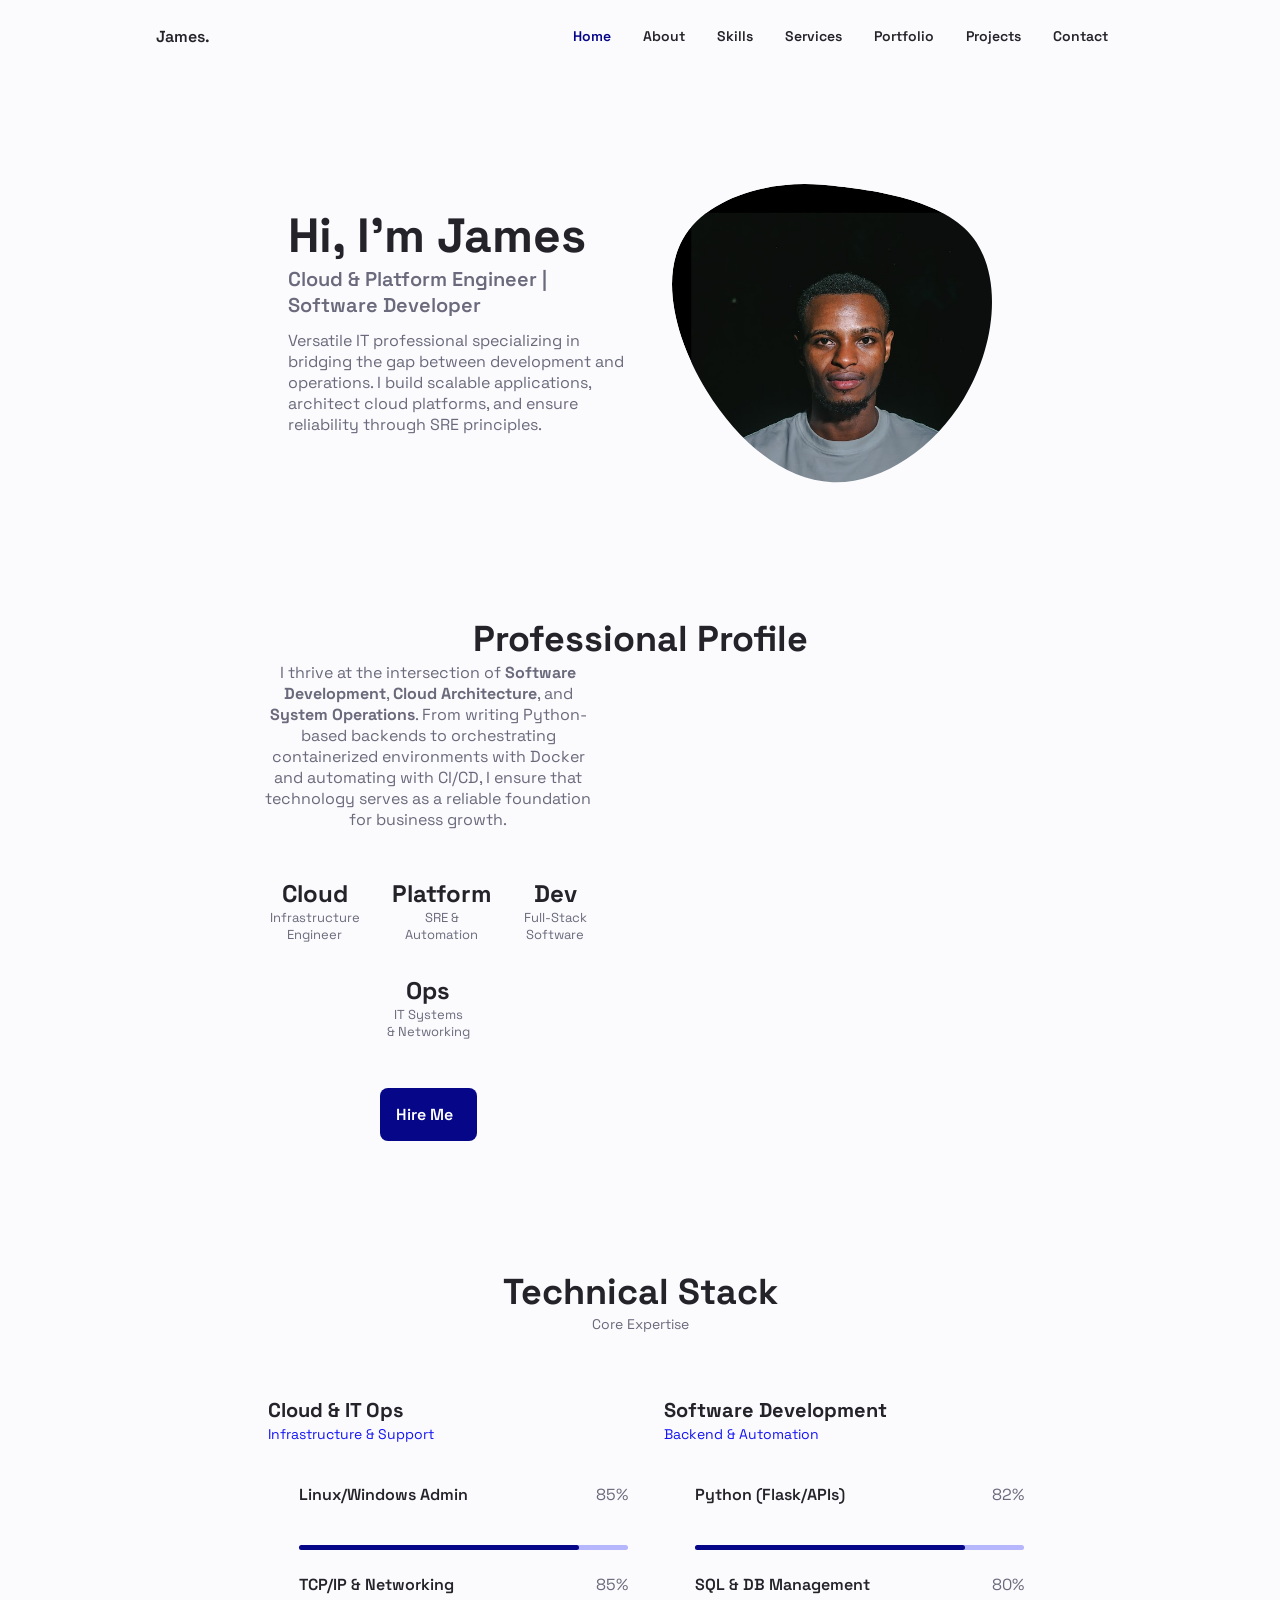
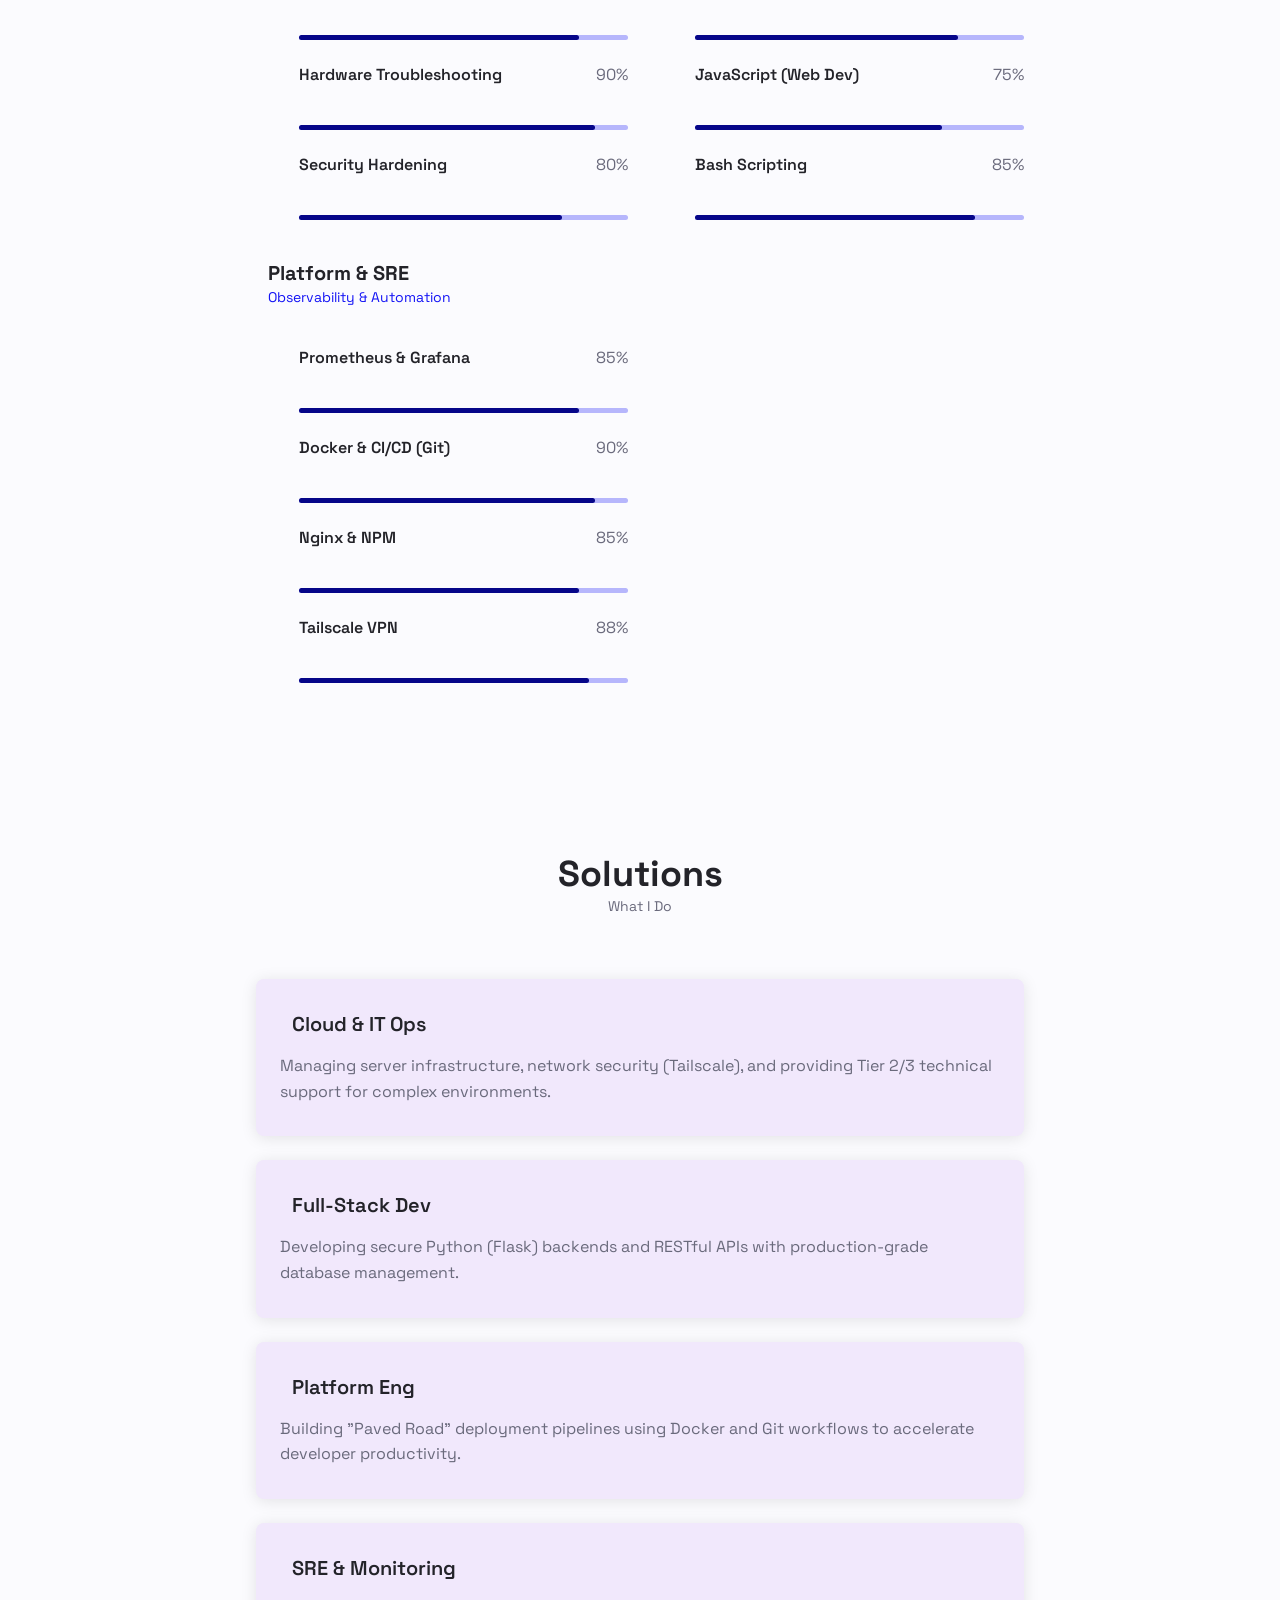
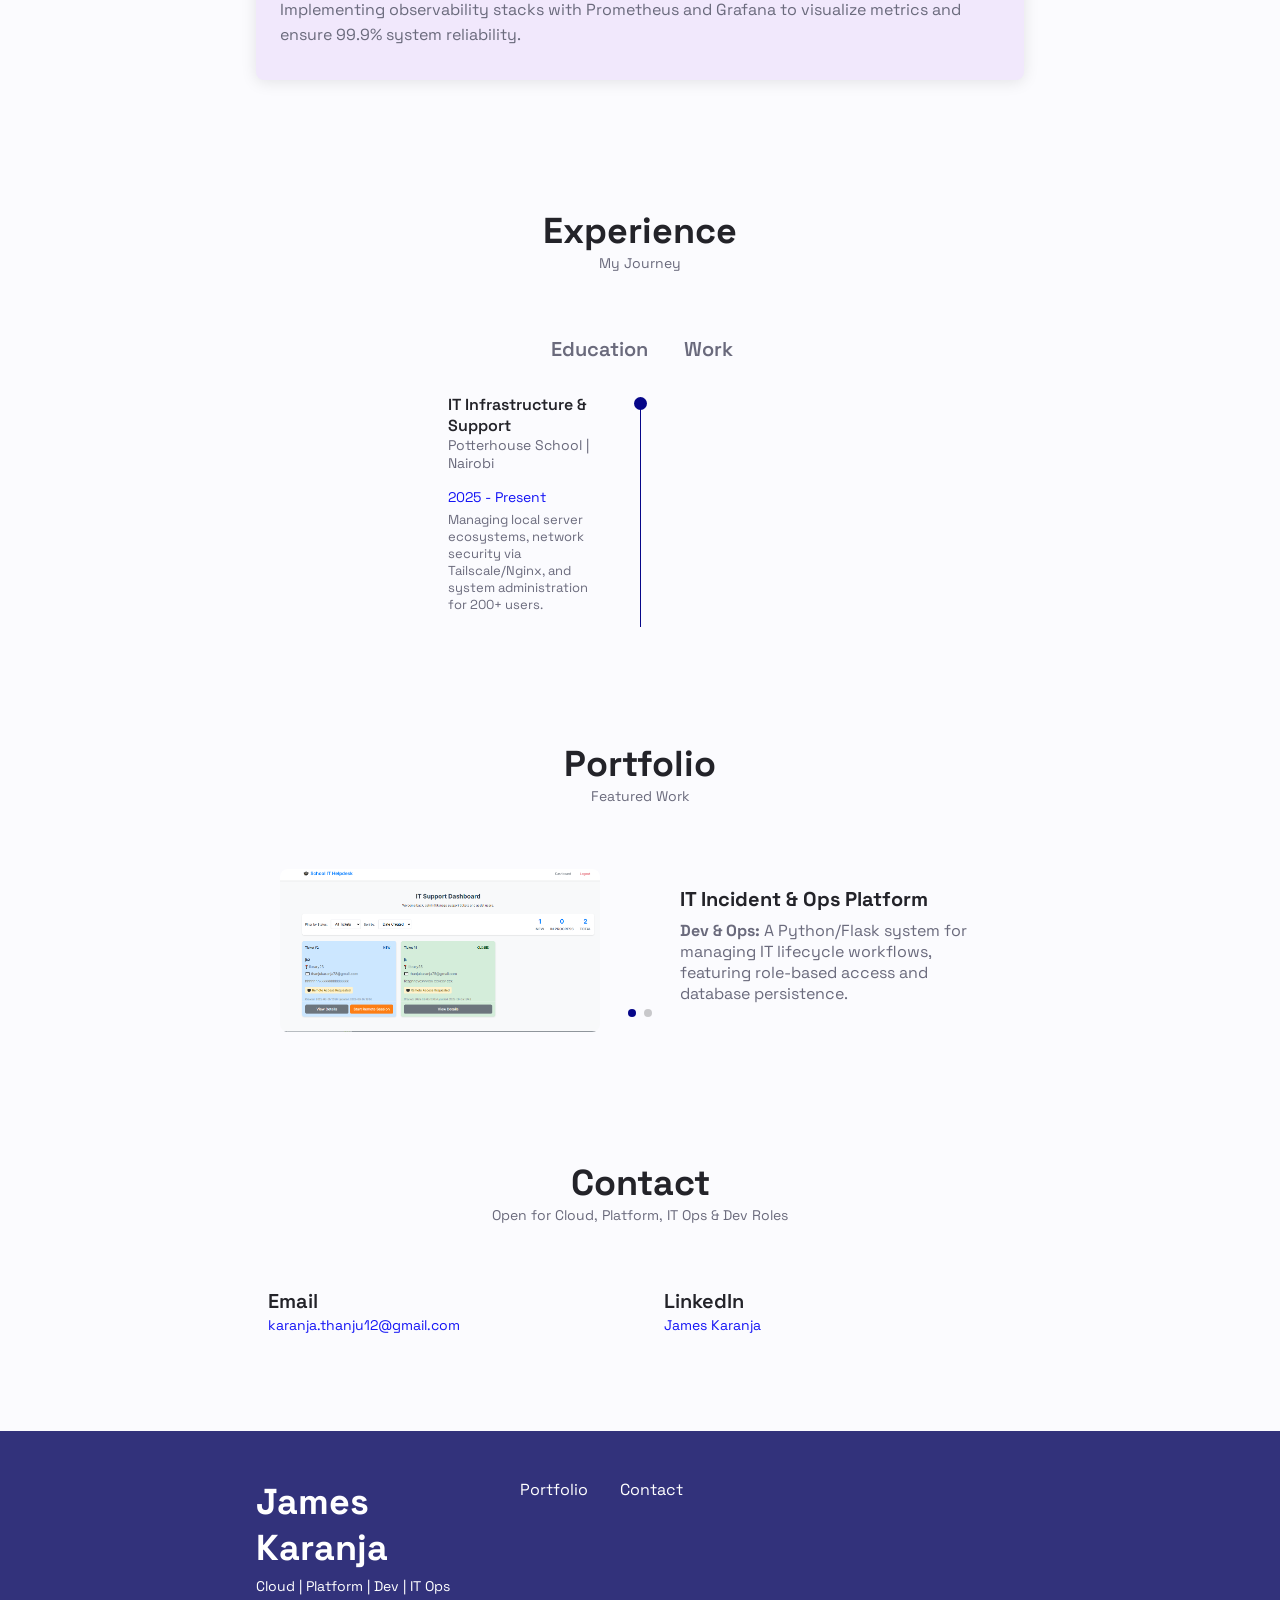
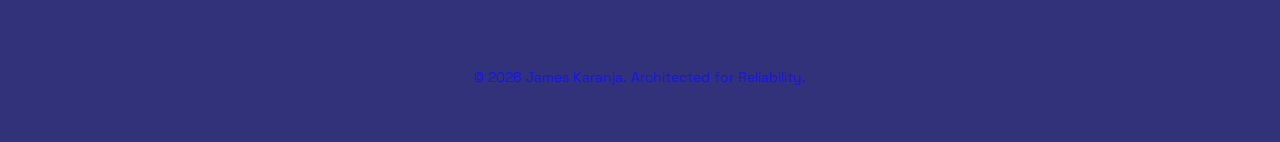
==== commit 432a3afc: "update ed" ====
--- a/index.html
+++ b/index.html
@@ -178,9 +178,20 @@
         <span class="section__subtitle">My Journey</span>
         <div class="qualification__container container">
           <div class="qualification__tabs">
+            <div class="qualification__button button--flex" data-target="#education"><i class="uil uil-graduation-cap qualification__icon"></i> Education</div>
             <div class="qualification__button button--flex qualification__active" data-target="#work"><i class="uil uil-briefcase-alt qualification__icon"></i> Work</div>
           </div>
           <div class="qualification__sections">
+            <div class="qualification__content" data-content id="education">
+              <div class="qualification__data">
+                <div>
+                  <h3 class="qualification__title">BSc in Information Technology</h3>
+                  <span class="qualification__subtitle">KCA University | Nairobi</span>
+                  <div class="qualification__calender"><i class="uil uil-calendar-alt"></i> 2023 - 2025</div>
+                </div>
+                <div><span class="qualification__rounder"></span><span class="qualification__line"></span></div>
+              </div>
+            </div>
             <div class="qualification__content qualification__active" data-content id="work">
               <div class="qualification__data">
                 <div>
@@ -197,6 +208,7 @@
       </section>
 
       <section class="portfolio section" id="portfolio">
+        <a href="Blog.html" style="text-decoration: none; color: inherit;">
         <h2 class="section__title">Portfolio</h2>
         <span class="section__subtitle">Featured Work</span>
         <div class="portfolio__container container swiper-container swiper mySwiper">
@@ -223,6 +235,7 @@
           <div class="swiper-button-prev"><i class="uil uil-angle-left-b swiper-portfolio-icon"></i></div>
           <div class="swiper-pagination"></div>
         </div>
+        </a>
       </section>
 
       <section class="contact section" id="contactme">
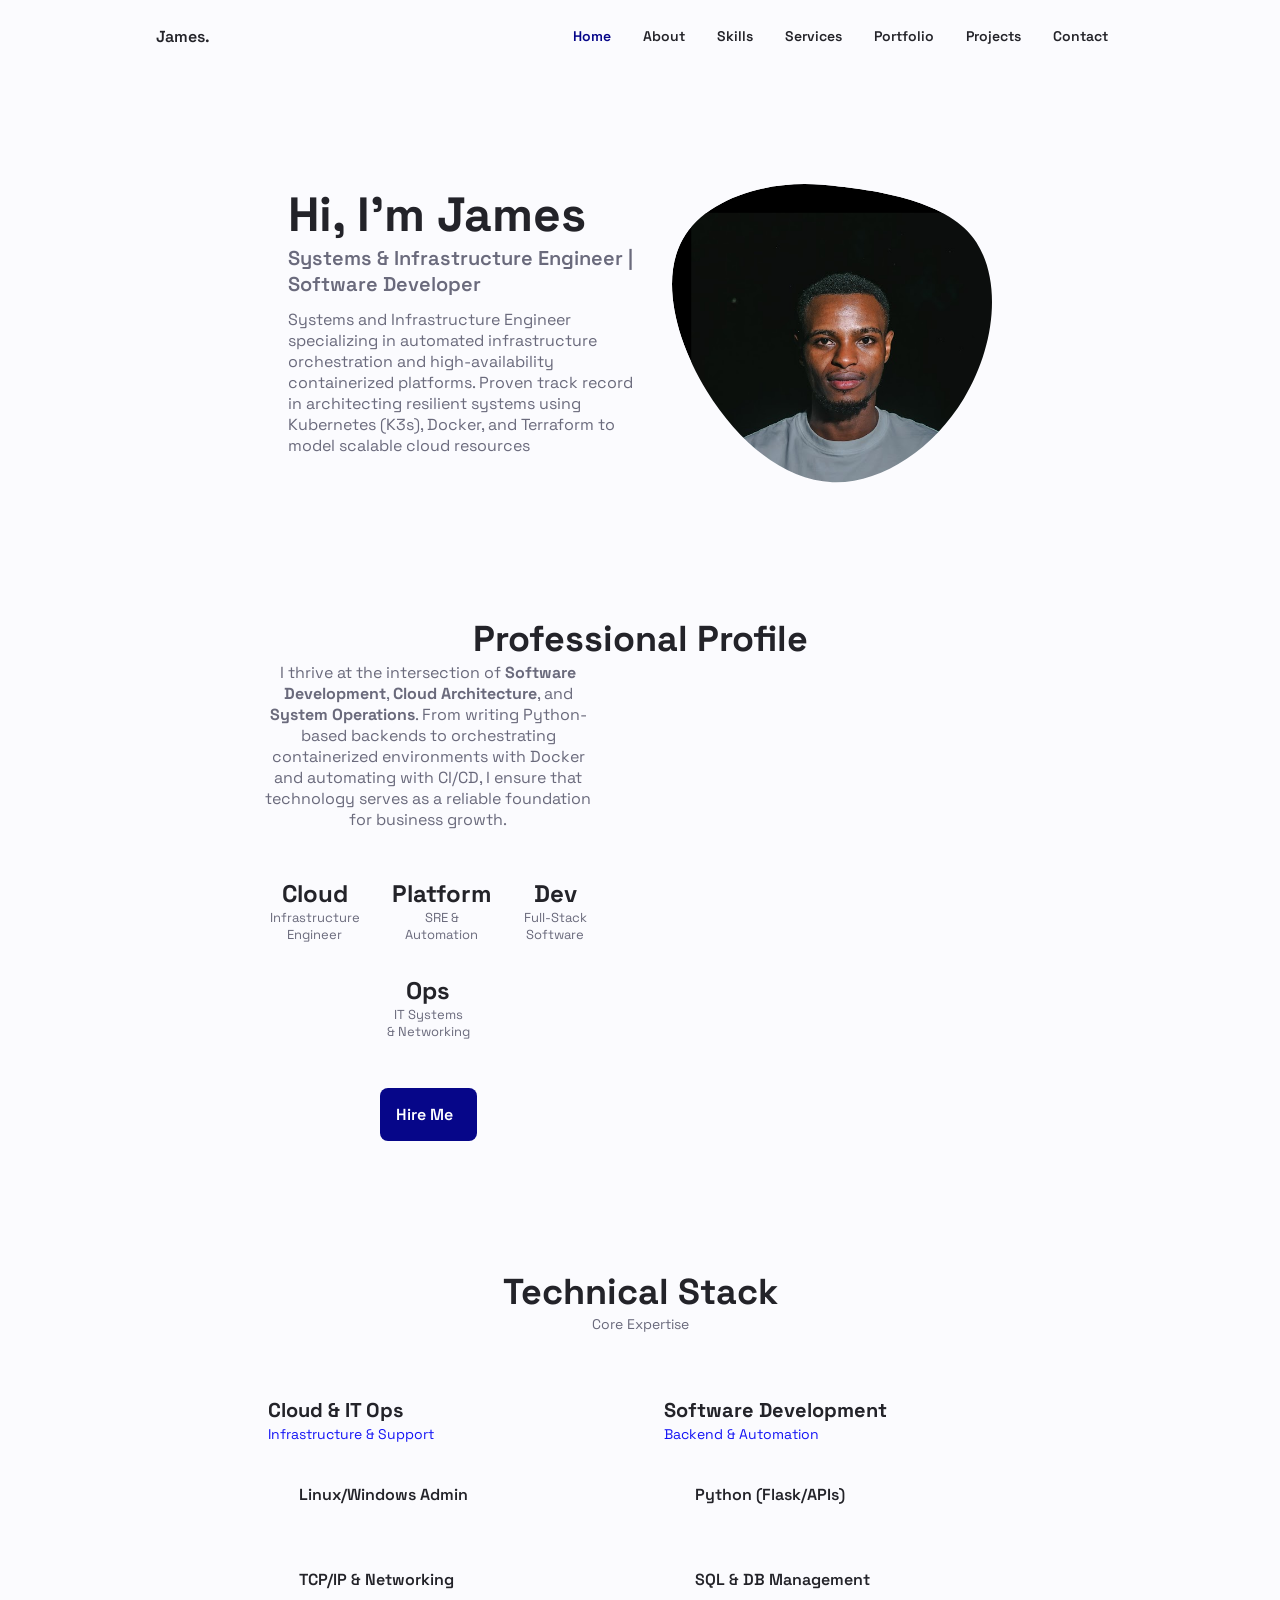
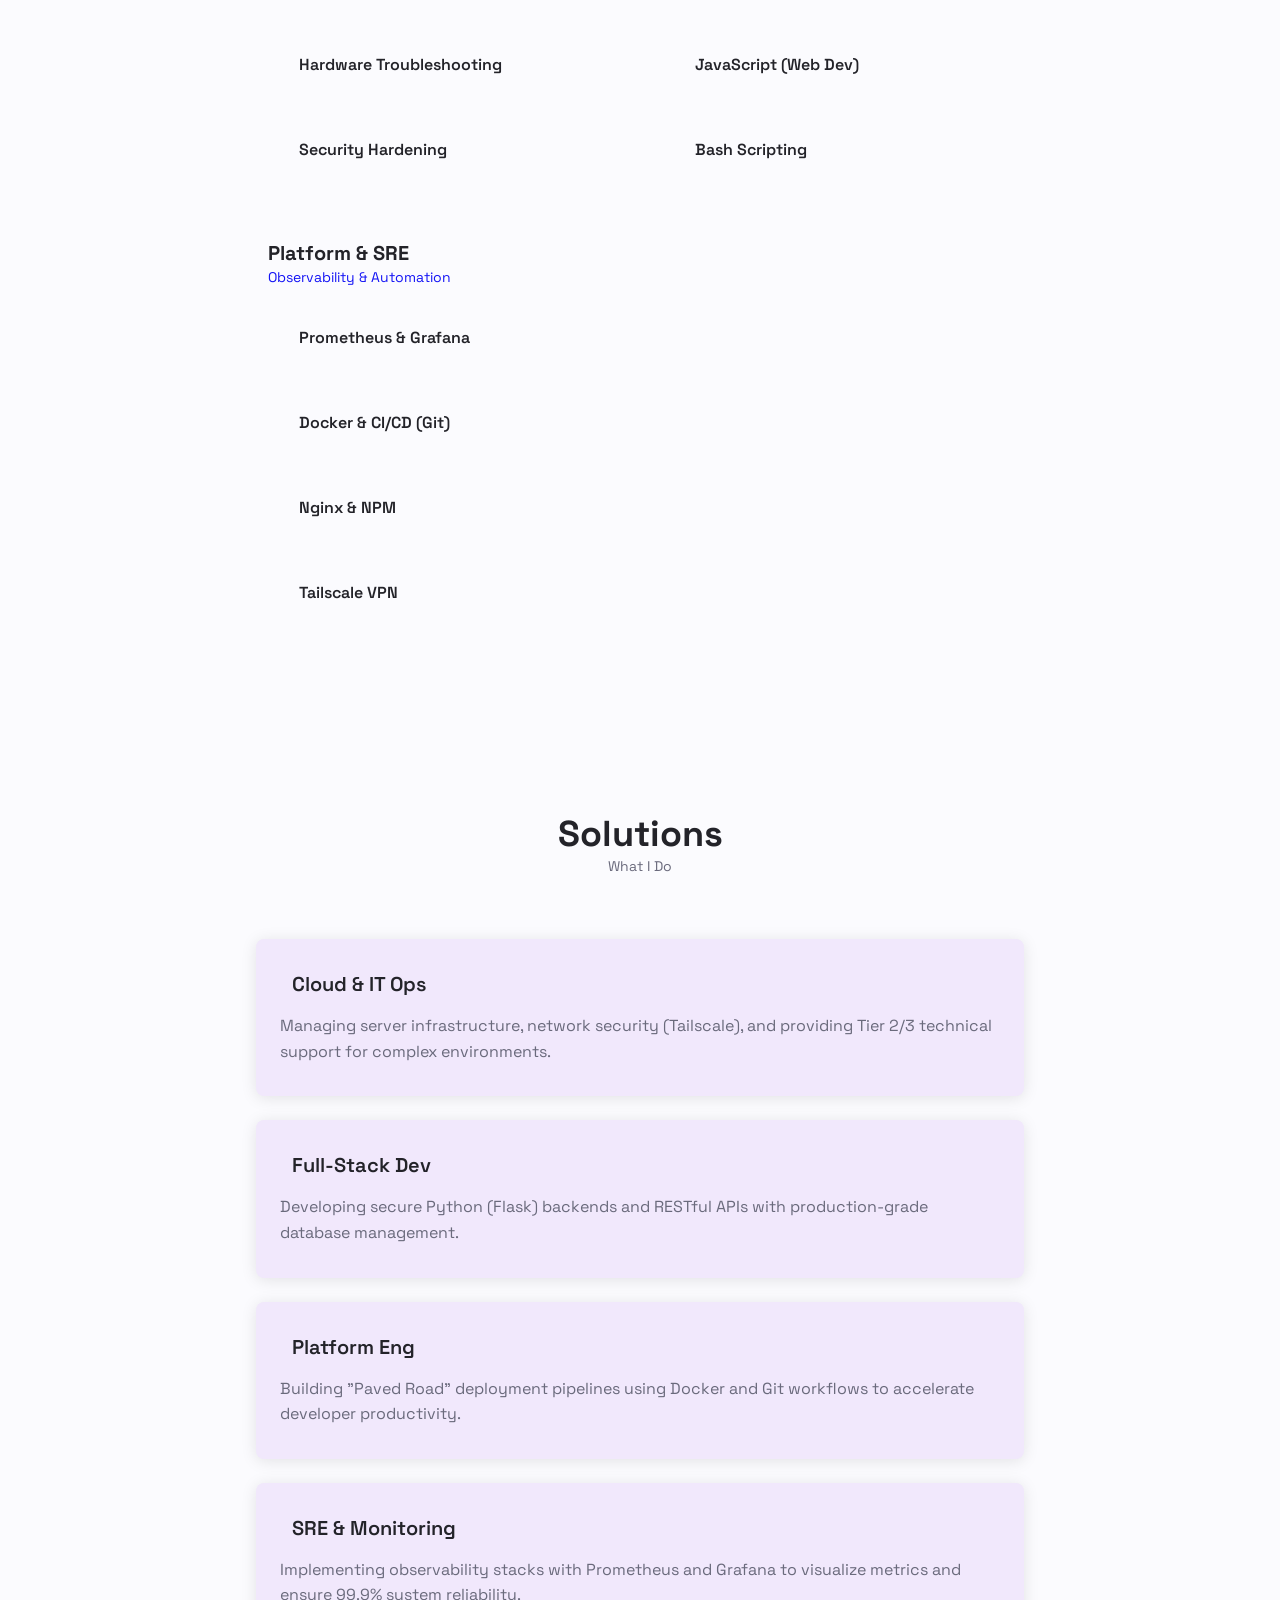
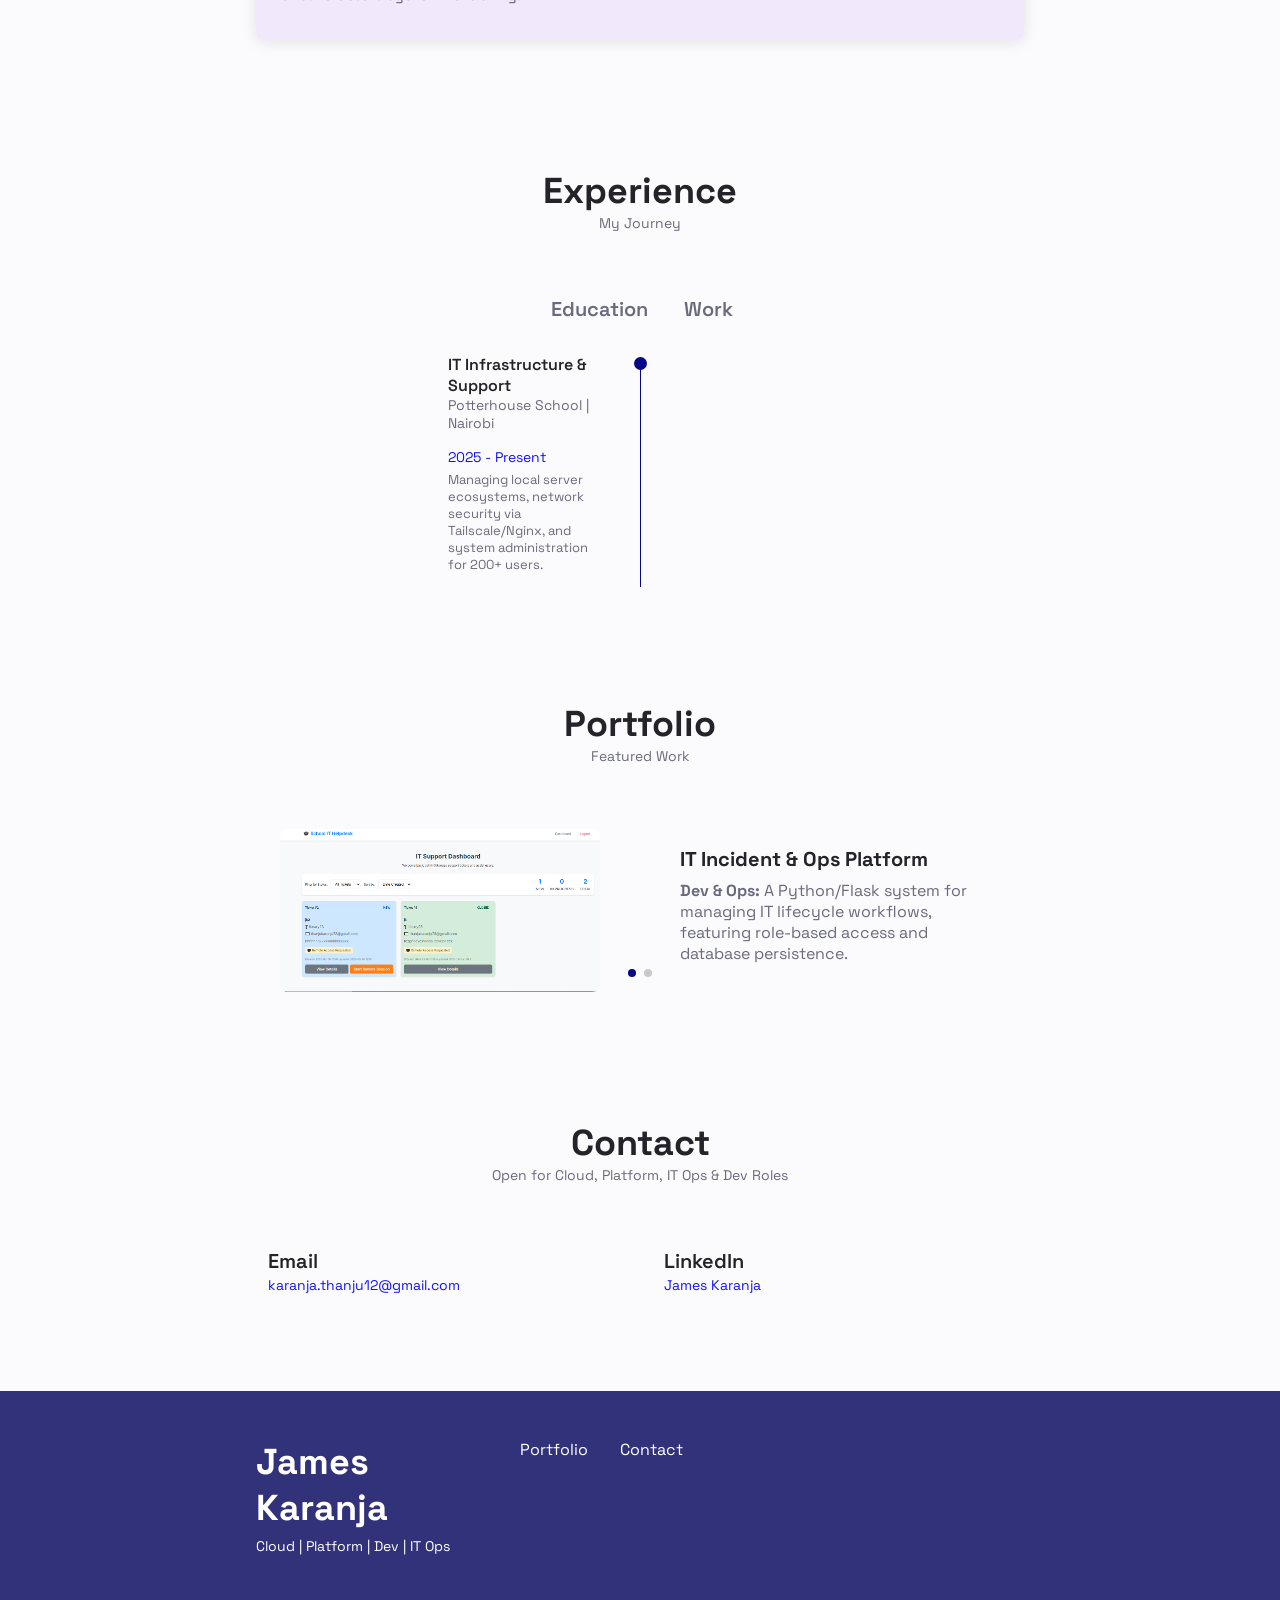
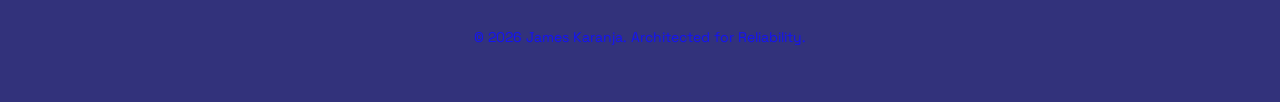
==== commit b2db8080: "few-updates" ====
--- a/index.html
+++ b/index.html
@@ -53,10 +53,9 @@
 
             <div class="home__data">
               <h1 class="home__title">Hi, I'm James</h1>
-              <h3 class="home__subtitle">Cloud & Platform Engineer | Software Developer</h3>
+              <h3 class="home__subtitle">Systems & Infrastructure Engineer | Software Developer</h3>
               <p class="home__description">
-                Versatile IT professional specializing in bridging the gap between development and operations. I build scalable applications, architect cloud platforms, and ensure reliability through SRE principles.
-              </p>
+               Systems and Infrastructure Engineer specializing in automated infrastructure orchestration and high-availability containerized platforms. Proven track record in architecting resilient systems using Kubernetes (K3s), Docker, and Terraform to model scalable cloud resources
             </div>
           </div>
         </div>
@@ -100,10 +99,10 @@
               <i class="uil uil-angle-down skills__arrow"></i>
             </div>
             <div class="skills__list grid">
-              <div class="skills__data"><div class="skills__titles"><h3 class="skills__name">Linux/Windows Admin</h3><span class="skills__number">85%</span></div><div class="skills__bar"><span class="skills__percentage" style="width: 85%"></span></div></div>
-              <div class="skills__data"><div class="skills__titles"><h3 class="skills__name">TCP/IP & Networking</h3><span class="skills__number">85%</span></div><div class="skills__bar"><span class="skills__percentage" style="width: 85%"></span></div></div>
-              <div class="skills__data"><div class="skills__titles"><h3 class="skills__name">Hardware Troubleshooting</h3><span class="skills__number">90%</span></div><div class="skills__bar"><span class="skills__percentage" style="width: 90%"></span></div></div>
-              <div class="skills__data"><div class="skills__titles"><h3 class="skills__name">Security Hardening</h3><span class="skills__number">80%</span></div><div class="skills__bar"><span class="skills__percentage" style="width: 80%"></span></div></div>
+              <div class="skills__data"><div class="skills__titles"><h3 class="skills__name">Linux/Windows Admin</h3></div></div>
+              <div class="skills__data"><div class="skills__titles"><h3 class="skills__name">TCP/IP & Networking</h3></div></div>
+              <div class="skills__data"><div class="skills__titles"><h3 class="skills__name">Hardware Troubleshooting</h3></div></div>
+              <div class="skills__data"><div class="skills__titles"><h3 class="skills__name">Security Hardening</h3></div></div>
             </div>
           </div>
 
@@ -114,10 +113,10 @@
               <i class="uil uil-angle-down skills__arrow"></i>
             </div>
             <div class="skills__list grid">
-              <div class="skills__data"><div class="skills__titles"><h3 class="skills__name">Python (Flask/APIs)</h3><span class="skills__number">82%</span></div><div class="skills__bar"><span class="skills__percentage" style="width: 82%"></span></div></div>
-              <div class="skills__data"><div class="skills__titles"><h3 class="skills__name">SQL & DB Management</h3><span class="skills__number">80%</span></div><div class="skills__bar"><span class="skills__percentage" style="width: 80%"></span></div></div>
-              <div class="skills__data"><div class="skills__titles"><h3 class="skills__name">JavaScript (Web Dev)</h3><span class="skills__number">75%</span></div><div class="skills__bar"><span class="skills__percentage" style="width: 75%"></span></div></div>
-              <div class="skills__data"><div class="skills__titles"><h3 class="skills__name">Bash Scripting</h3><span class="skills__number">85%</span></div><div class="skills__bar"><span class="skills__percentage" style="width: 85%"></span></div></div>
+              <div class="skills__data"><div class="skills__titles"><h3 class="skills__name">Python (Flask/APIs)</h3></div></div>
+              <div class="skills__data"><div class="skills__titles"><h3 class="skills__name">SQL & DB Management</h3></div></div>
+              <div class="skills__data"><div class="skills__titles"><h3 class="skills__name">JavaScript (Web Dev)</h3></div></div>
+              <div class="skills__data"><div class="skills__titles"><h3 class="skills__name">Bash Scripting</h3></div></div>
             </div>
           </div>
 
@@ -128,10 +127,10 @@
               <i class="uil uil-angle-down skills__arrow"></i>
             </div>
             <div class="skills__list grid">
-              <div class="skills__data"><div class="skills__titles"><h3 class="skills__name">Prometheus & Grafana</h3><span class="skills__number">85%</span></div><div class="skills__bar"><span class="skills__percentage" style="width: 85%"></span></div></div>
-              <div class="skills__data"><div class="skills__titles"><h3 class="skills__name">Docker & CI/CD (Git)</h3><span class="skills__number">90%</span></div><div class="skills__bar"><span class="skills__percentage" style="width: 90%"></span></div></div>
-              <div class="skills__data"><div class="skills__titles"><h3 class="skills__name">Nginx & NPM</h3><span class="skills__number">85%</span></div><div class="skills__bar"><span class="skills__percentage" style="width: 85%"></span></div></div>
-              <div class="skills__data"><div class="skills__titles"><h3 class="skills__name">Tailscale VPN</h3><span class="skills__number">88%</span></div><div class="skills__bar"><span class="skills__percentage" style="width: 88%"></span></div></div>
+              <div class="skills__data"><div class="skills__titles"><h3 class="skills__name">Prometheus & Grafana</h3></div></div>
+              <div class="skills__data"><div class="skills__titles"><h3 class="skills__name">Docker & CI/CD (Git)</h3></div></div>
+              <div class="skills__data"><div class="skills__titles"><h3 class="skills__name">Nginx & NPM</h3></div></div>
+              <div class="skills__data"><div class="skills__titles"><h3 class="skills__name">Tailscale VPN</h3></div></div>
             </div>
           </div>
         </div>
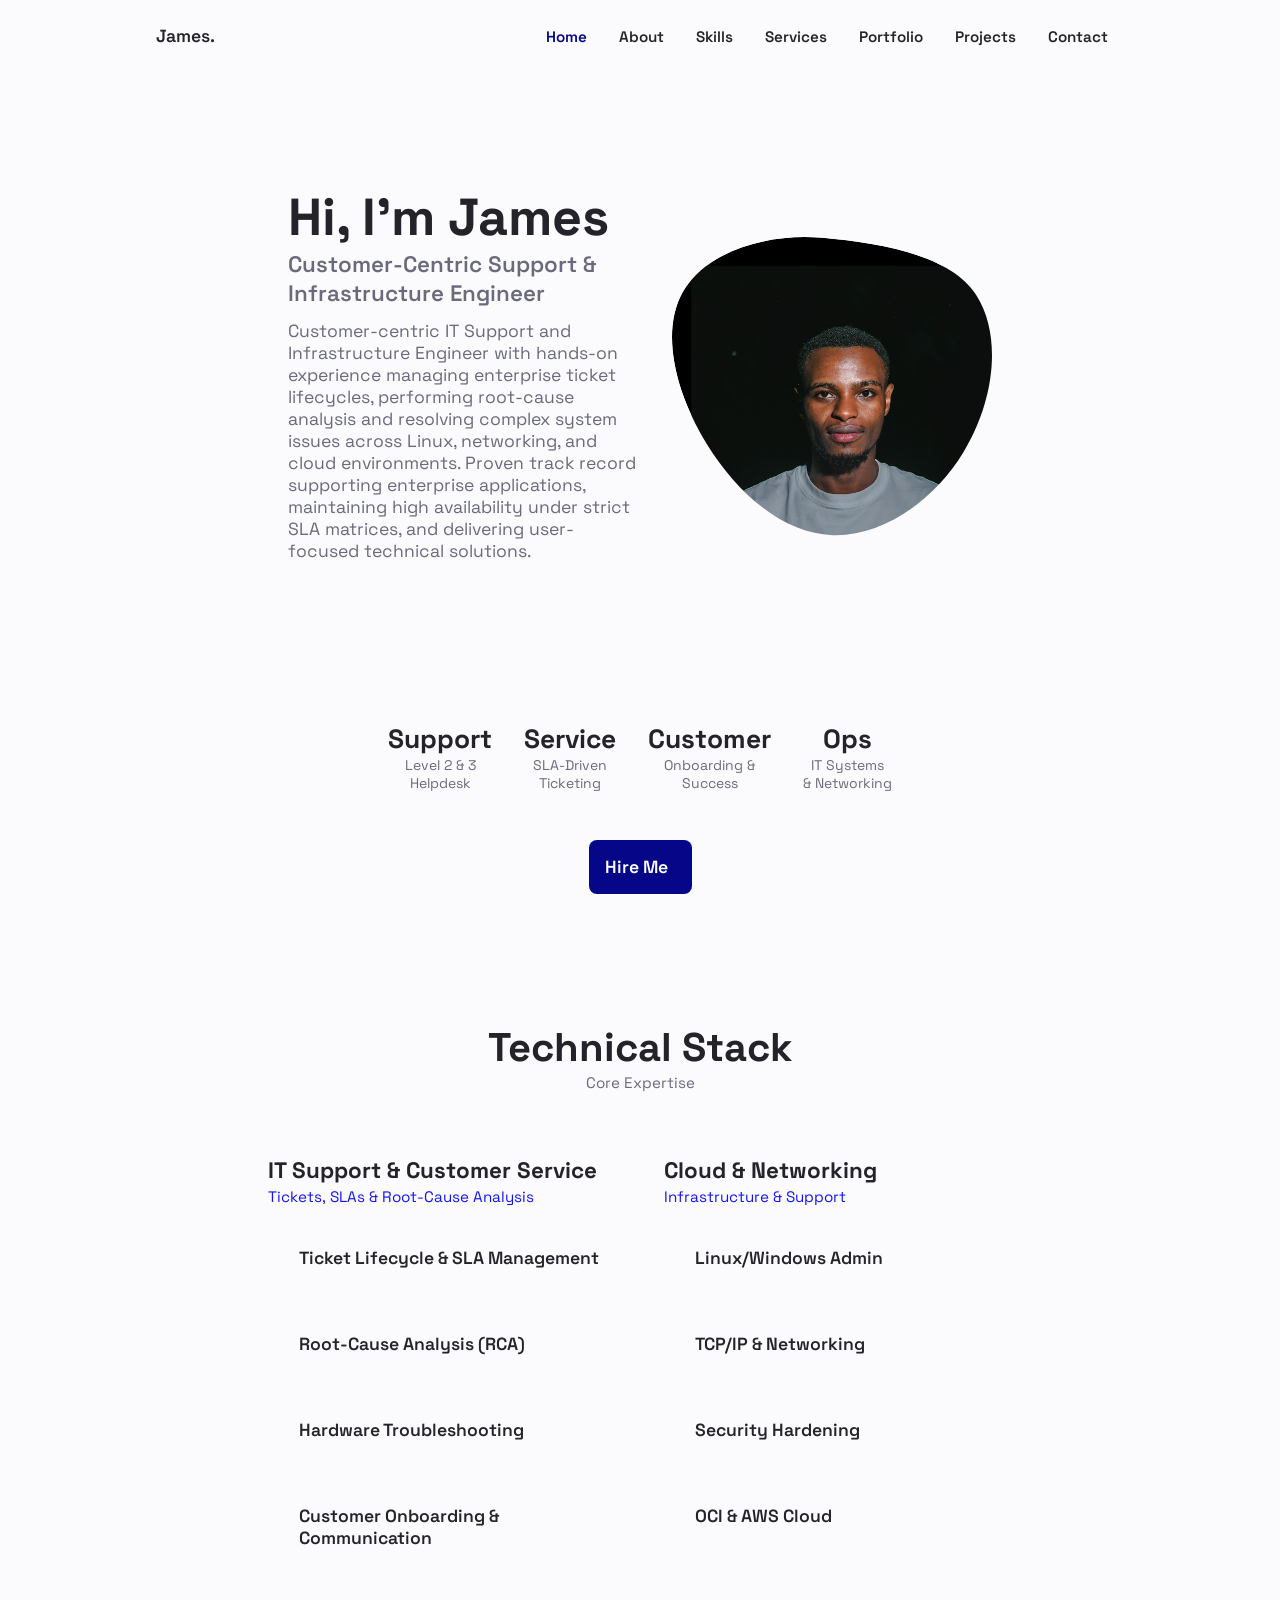
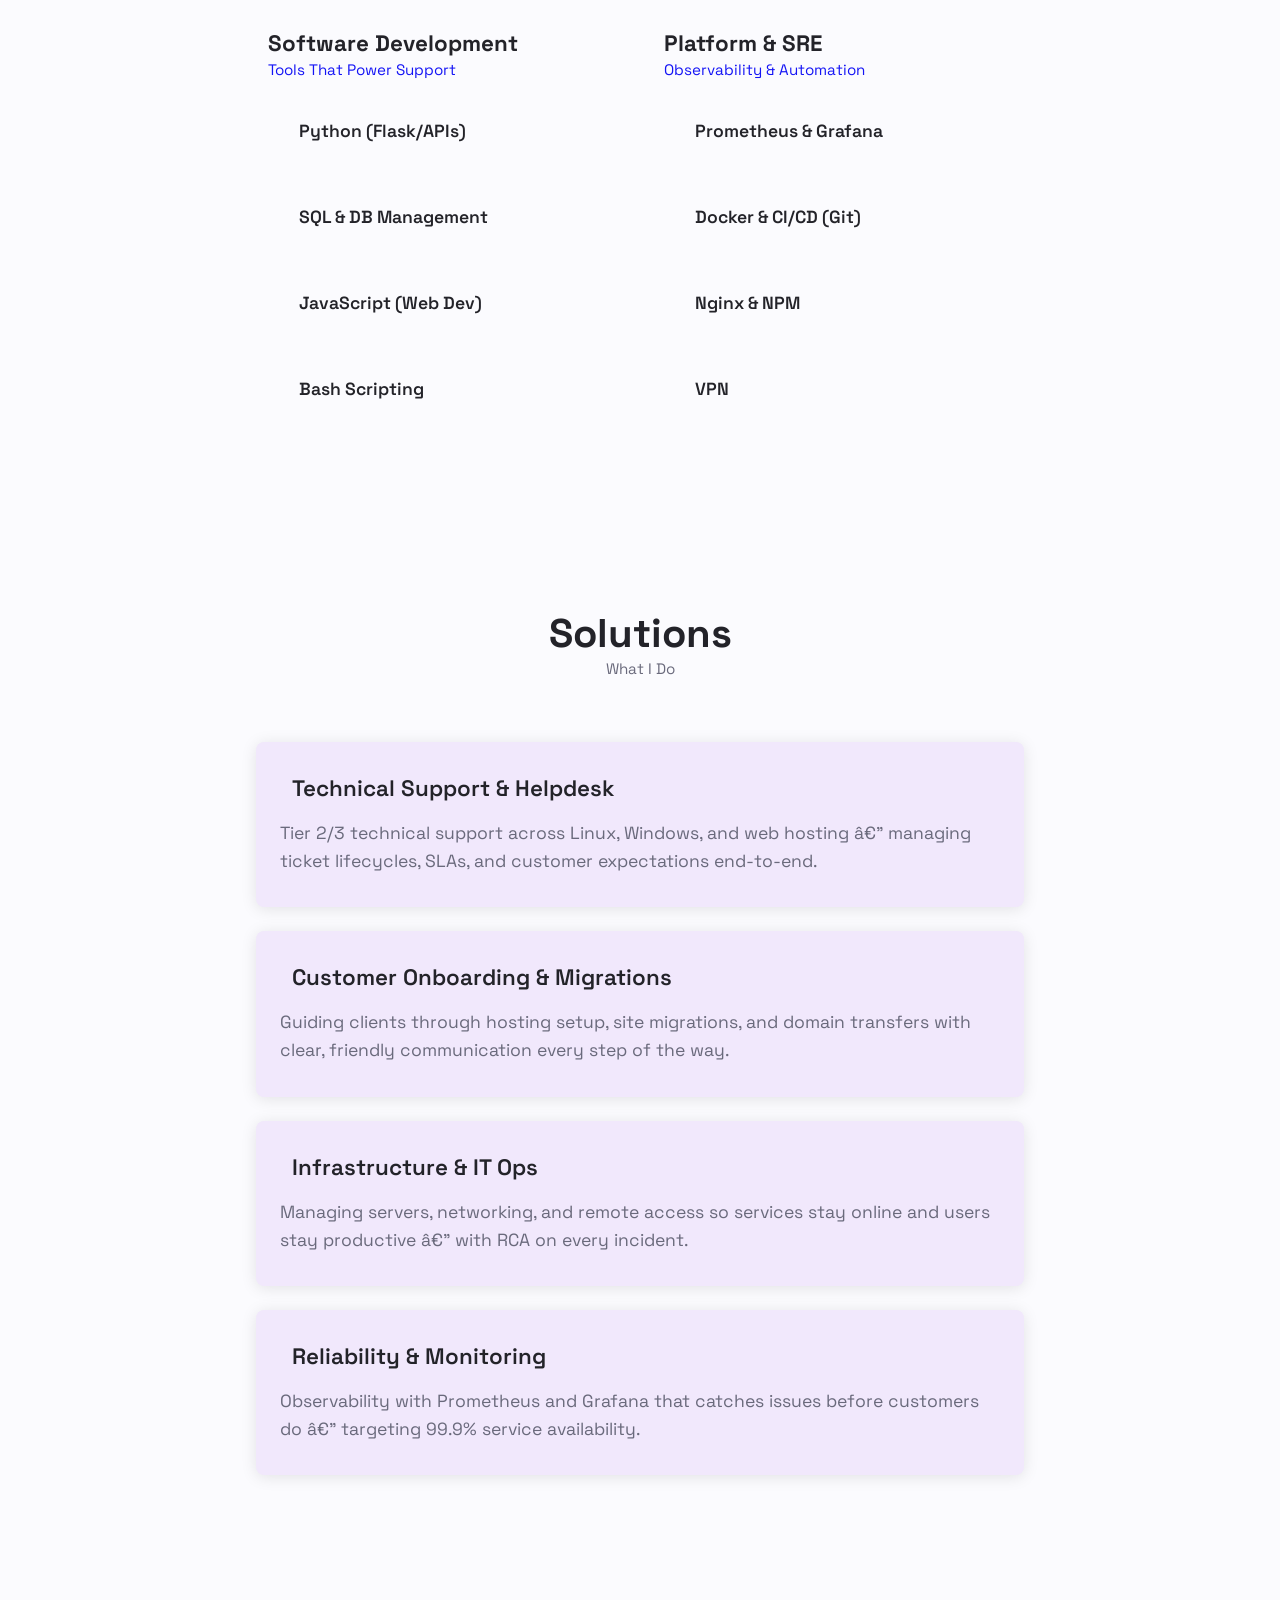
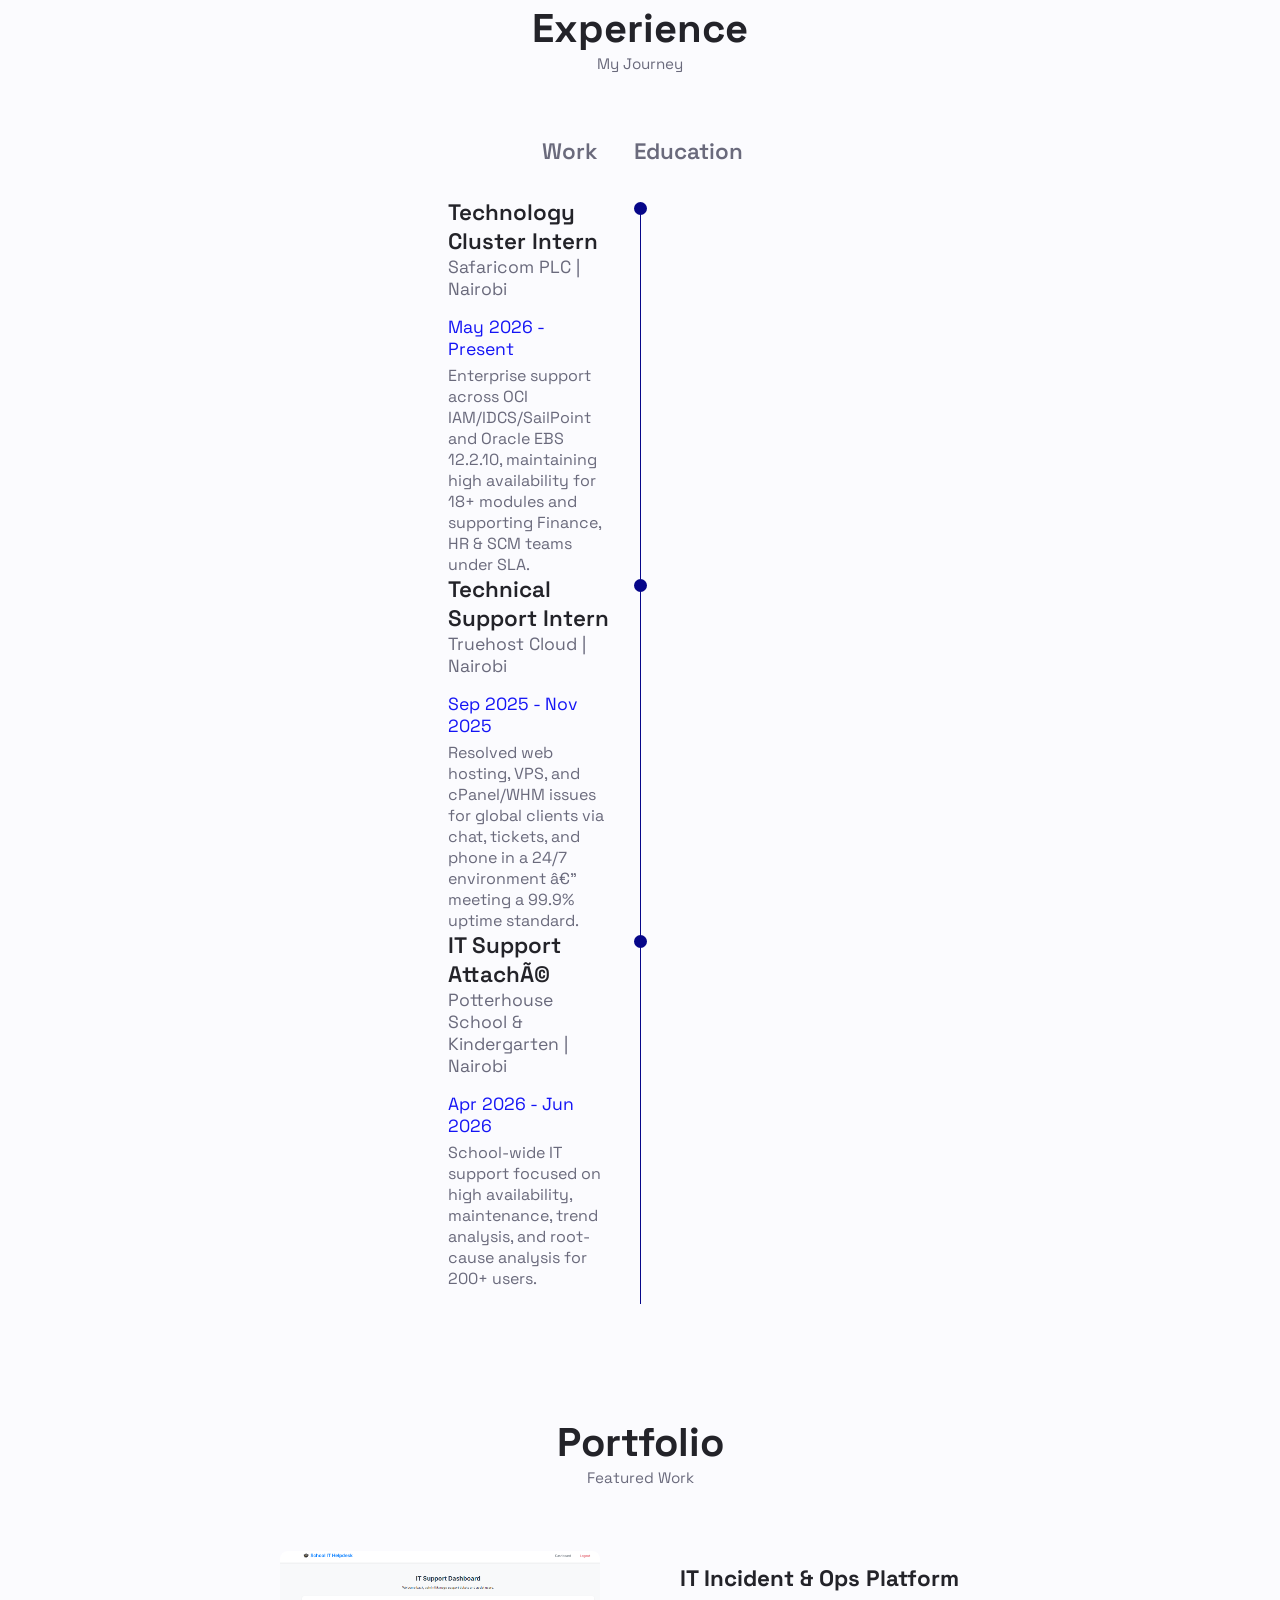
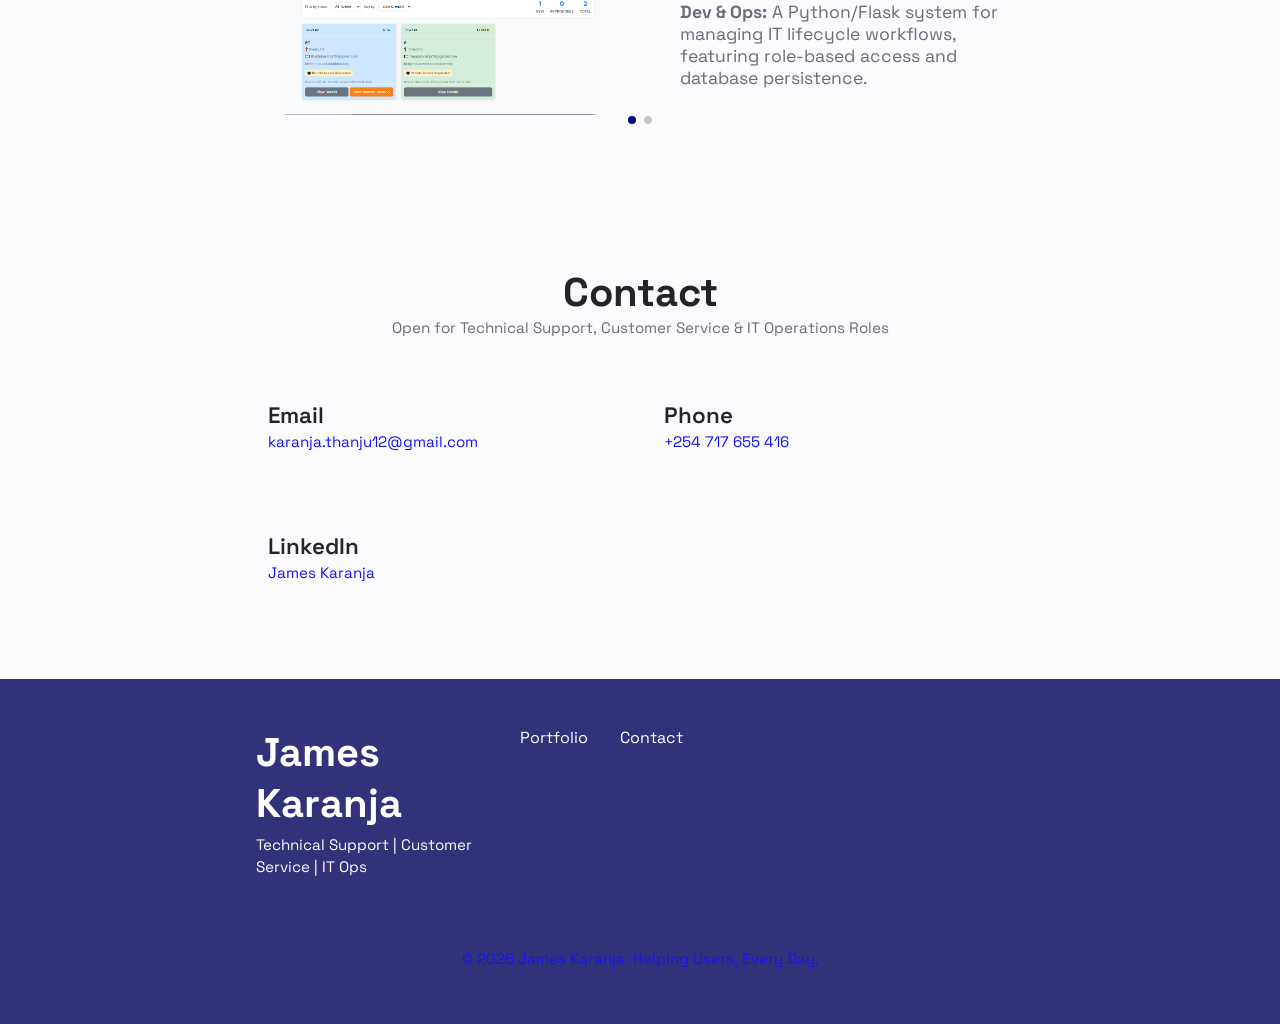
==== commit a4e4dcdb: "Update portfolio files" ====
--- a/index.html
+++ b/index.html
@@ -1,274 +1,321 @@
-<!DOCTYPE html>
-<html lang="en" dir="ltr">
-  <head>
-    <meta charset="utf-8" name="viewport" content="width=device-width, initial-scale=1.0">
-    <link rel="stylesheet" href="https://unicons.iconscout.com/release/v4.0.0/css/line.css">
-    <link rel="stylesheet" href="swipperbundle.css">
-    <link rel="stylesheet" href="style.css">
-    <title>James Karanja | Multi-Disciplinary IT Professional</title>
-  </head>
-  <body>
-    <header class="header" id="header">
-      <nav class="nav container">
-        <a href="#" class="nav_logo">James.</a>
-        <div class="nav_menu" id="nav_menu">
-          <ul class="nav_list grid">
-            <li class="nav_item"><a href="#home" class="nav_link active-link"><i class="uil uil-estate nav_icon"></i>Home</a></li>
-            <li class="nav_item"><a href="#about" class="nav_link"><i class="uil uil-user-circle nav_icon"></i>About</a></li>
-            <li class="nav_item"><a href="#skills" class="nav_link"><i class="uil uil-file-alt nav_icon"></i>Skills</a></li>
-            <li class="nav_item"><a href="#services" class="nav_link"><i class="uil uil-server nav_icon"></i>Services</a></li>
-            <li class="nav_item"><a href="#portfolio" class="nav_link"><i class="uil uil-scenery nav_icon"></i>Portfolio</a></li>
-            <li class="nav_item"><a href="Blog.html" target="_blank" class="nav_link"><i class="uil uil-briefcase nav_icon"></i>Projects</a></li>
-            <li class="nav_item"><a href="#contactme" class="nav_link"><i class="uil uil-chat nav_icon"></i>Contact</a></li>
-          </ul>
-          <i class="uil uil-multiply nav_close" id="nav_close"></i>
-        </div>
-        <div class="nav_btns">
-          <i class="uil uil-moon change-theme" id="theme-button"></i>
-          <div class="nav_toggle" id="nav_toggle"><i class="uil uil-apps"></i></div>
-        </div>
-      </nav>
-    </header>
-
-    <main class="main">
-      <section class="home section" id="home">
-        <div class="home__container container grid">
-          <div class="home__content grid">
-            <div class="social__grid">
-              <a href="https://www.linkedin.com/in/james-karanja-a24721268/" class="home__social-icon" target="_blank"><i class="uil uil-linkedin-alt"></i></a>
-              <a href="https://github.com/Jim-Karanja" class="home__social-icon" target="_blank"><i class="uil uil-github-alt"></i></a>
-            </div>
-            
-           <div class="home__img">
-            <svg class="home__blob" viewBox="0 0 200 187" xmlns="http://www.w3.org/2000/svg" xmlns:xlink="http://www.w3.org/1999/xlink">
-                <mask id="mask0" mask-type="alpha">
-                    <path d="M190.312 36.4879C206.582 62.1187 201.309 102.826 182.328 134.186C163.346 165.547 130.807 187.559 100.226 186.353C69.6454 185.147 41.0228 160.723 21.7403 129.362C2.45775 97.9993 -7.48481 59.7012 6.67581 34.5279C20.8371 9.35232 59.1024 -2.69571 94.205 0.510313C129.308 3.71633 174.042 10.857 190.312 36.4879Z"/>
-                </mask>
-                <g mask="url(#mask0)">
-                    <path fill="#000000" d="M190.312 36.4879C206.582 62.1187 201.309 102.826 182.328 134.186C163.346 165.547 130.807 187.559 100.226 186.353C69.6454 185.147 41.0228 160.723 21.7403 129.362C2.45775 97.9993 -7.48481 59.7012 6.67581 34.5279C20.8371 9.35232 59.1024 -2.69571 94.205 0.510313C129.308 3.71633 174.042 10.857 190.312 36.4879Z"/>
-                    <image class="home__blob-img" x="12" y="18" xlink:href="j2.jpg"/>
-                </g>
-            </svg>
-           </div>
-
-            <div class="home__data">
-              <h1 class="home__title">Hi, I'm James</h1>
-              <h3 class="home__subtitle">Systems & Infrastructure Engineer | Software Developer</h3>
-              <p class="home__description">
-               Systems and Infrastructure Engineer specializing in automated infrastructure orchestration and high-availability containerized platforms. Proven track record in architecting resilient systems using Kubernetes (K3s), Docker, and Terraform to model scalable cloud resources
-            </div>
-          </div>
-        </div>
-      </section>
-
-      <section class="about section" id="about">
-        <h2 class="section__title">Professional Profile</h2>
-        <div class="about__container container grid">
-            <div class="about__data">
-                <p class="about__description" style="text-align: center; margin-bottom: 3rem;">
-                    I thrive at the intersection of <b>Software Development</b>, <b>Cloud Architecture</b>, and <b>System Operations</b>. 
-                    From writing Python-based backends to orchestrating containerized environments with Docker and automating with CI/CD, 
-                    I ensure that technology serves as a reliable foundation for business growth.
-                </p>
-
-                <div class="about__info" style="display: flex; justify-content: center; gap: 2rem; margin-bottom: 3rem; flex-wrap: wrap;">
-                    <div><span class="about__info-title">Cloud</span><span class="about__info-name">Infrastructure <br> Engineer</span></div>
-                    <div><span class="about__info-title">Platform</span><span class="about__info-name">SRE & <br> Automation</span></div>
-                    <div><span class="about__info-title">Dev</span><span class="about__info-name">Full-Stack <br> Software</span></div>
-                    <div><span class="about__info-title">Ops</span><span class="about__info-name">IT Systems <br> & Networking</span></div>
-                </div>
-
-                <div class="about__buttons" style="display: flex; justify-content: center;">
-                    <a href="#contactme" class="button button--flex">
-                        Hire Me <i class="uil uil-message button__icon"></i>
-                    </a>
-                </div>
-            </div>
-        </div>
-      </section>
-
-      <section class="skills section" id="skills">
-        <h2 class="section__title">Technical Stack</h2>
-        <span class="section__subtitle">Core Expertise</span>
-        <div class="skills__container container grid">
-          
-          <div class="skills__content skills__open">
-            <div class="skills__header">
-              <i class="uil uil-server skills__icon"></i>
-              <div><h1 class="skills__title">Cloud & IT Ops</h1><span class="skills__subtitle">Infrastructure & Support</span></div>
-              <i class="uil uil-angle-down skills__arrow"></i>
-            </div>
-            <div class="skills__list grid">
-              <div class="skills__data"><div class="skills__titles"><h3 class="skills__name">Linux/Windows Admin</h3></div></div>
-              <div class="skills__data"><div class="skills__titles"><h3 class="skills__name">TCP/IP & Networking</h3></div></div>
-              <div class="skills__data"><div class="skills__titles"><h3 class="skills__name">Hardware Troubleshooting</h3></div></div>
-              <div class="skills__data"><div class="skills__titles"><h3 class="skills__name">Security Hardening</h3></div></div>
-            </div>
-          </div>
-
-          <div class="skills__content skills__open">
-            <div class="skills__header">
-              <i class="uil uil-brackets-curly skills__icon"></i>
-              <div><h1 class="skills__title">Software Development</h1><span class="skills__subtitle">Backend & Automation</span></div>
-              <i class="uil uil-angle-down skills__arrow"></i>
-            </div>
-            <div class="skills__list grid">
-              <div class="skills__data"><div class="skills__titles"><h3 class="skills__name">Python (Flask/APIs)</h3></div></div>
-              <div class="skills__data"><div class="skills__titles"><h3 class="skills__name">SQL & DB Management</h3></div></div>
-              <div class="skills__data"><div class="skills__titles"><h3 class="skills__name">JavaScript (Web Dev)</h3></div></div>
-              <div class="skills__data"><div class="skills__titles"><h3 class="skills__name">Bash Scripting</h3></div></div>
-            </div>
-          </div>
-
-          <div class="skills__content skills__open">
-            <div class="skills__header">
-              <i class="uil uil-layers skills__icon"></i>
-              <div><h1 class="skills__title">Platform & SRE</h1><span class="skills__subtitle">Observability & Automation</span></div>
-              <i class="uil uil-angle-down skills__arrow"></i>
-            </div>
-            <div class="skills__list grid">
-              <div class="skills__data"><div class="skills__titles"><h3 class="skills__name">Prometheus & Grafana</h3></div></div>
-              <div class="skills__data"><div class="skills__titles"><h3 class="skills__name">Docker & CI/CD (Git)</h3></div></div>
-              <div class="skills__data"><div class="skills__titles"><h3 class="skills__name">Nginx & NPM</h3></div></div>
-              <div class="skills__data"><div class="skills__titles"><h3 class="skills__name">Tailscale VPN</h3></div></div>
-            </div>
-          </div>
-        </div>
-      </section>
-
-      <section class="services section" id="services">
-        <h2 class="section__title">Solutions</h2>
-        <span class="section__subtitle">What I Do</span>
-        <div class="services__container container grid">
-
-          <div class="services__content">
-            <a href="Blog.html?from=services#modal6" style="text-decoration: none; color: inherit;">
-              <div class="services__header"><i class="uil uil-shield-check services__icon"></i><h3 class="services__title">Cloud & IT Ops</h3></div>
-              <p class="services__description">Managing server infrastructure, network security (Tailscale), and providing Tier 2/3 technical support for complex environments.</p>
-            </a>
-          </div>
-
-          <div class="services__content">
-            <a href="Blog.html?from=services#modal4" style="text-decoration: none; color: inherit;">
-              <div class="services__header"><i class="uil uil-code-branch services__icon"></i><h3 class="services__title">Full-Stack Dev</h3></div>
-              <p class="services__description">Developing secure Python (Flask) backends and RESTful APIs with production-grade database management.</p>
-            </a>
-          </div>
-
-          <div class="services__content">
-            <a href="Blog.html?from=services#modal5" style="text-decoration: none; color: inherit;">
-              <div class="services__header"><i class="uil uil-cloud-database-tree services__icon"></i><h3 class="services__title">Platform Eng</h3></div>
-              <p class="services__description">Building "Paved Road" deployment pipelines using Docker and Git workflows to accelerate developer productivity.</p>
-            </a>
-          </div>
-
-          <div class="services__content">
-            <a href="Blog.html?from=services#modal6" style="text-decoration: none; color: inherit;">
-              <div class="services__header"><i class="uil uil-chart-line services__icon"></i><h3 class="services__title">SRE & Monitoring</h3></div>
-              <p class="services__description">Implementing observability stacks with Prometheus and Grafana to visualize metrics and ensure 99.9% system reliability. </p>
-            </a>
-          </div>
-
-        </div>
-      </section>
-
-      <section class="qualification section">
-        <h2 class="section__title">Experience</h2>
-        <span class="section__subtitle">My Journey</span>
-        <div class="qualification__container container">
-          <div class="qualification__tabs">
-            <div class="qualification__button button--flex" data-target="#education"><i class="uil uil-graduation-cap qualification__icon"></i> Education</div>
-            <div class="qualification__button button--flex qualification__active" data-target="#work"><i class="uil uil-briefcase-alt qualification__icon"></i> Work</div>
-          </div>
-          <div class="qualification__sections">
-            <div class="qualification__content" data-content id="education">
-              <div class="qualification__data">
-                <div>
-                  <h3 class="qualification__title">BSc in Information Technology</h3>
-                  <span class="qualification__subtitle">KCA University | Nairobi</span>
-                  <div class="qualification__calender"><i class="uil uil-calendar-alt"></i> 2023 - 2025</div>
-                </div>
-                <div><span class="qualification__rounder"></span><span class="qualification__line"></span></div>
-              </div>
-            </div>
-            <div class="qualification__content qualification__active" data-content id="work">
-              <div class="qualification__data">
-                <div>
-                  <h3 class="qualification__title">IT Infrastructure & Support</h3>
-                  <span class="qualification__subtitle">Potterhouse School | Nairobi</span>
-                  <div class="qualification__calender"><i class="uil uil-calendar-alt"></i> 2025 - Present</div>
-                  <p style="font-size: small; margin-top: 5px;">Managing local server ecosystems, network security via Tailscale/Nginx, and system administration for 200+ users.</p>
-                </div>
-                <div><span class="qualification__rounder"></span><span class="qualification__line"></span></div>
-              </div>
-            </div>
-          </div>
-        </div>
-      </section>
-
-      <section class="portfolio section" id="portfolio">
-        <a href="Blog.html" style="text-decoration: none; color: inherit;">
-        <h2 class="section__title">Portfolio</h2>
-        <span class="section__subtitle">Featured Work</span>
-        <div class="portfolio__container container swiper-container swiper mySwiper">
-          <div class="swiper-wrapper">
-            
-            <div class="portfolio__content grid swiper-slide">
-              <img src="Ticketing system.PNG" alt="Ticketing" class="portfolio__img">
-              <div class="portfolio__data">
-                <h3 class="portfolio__title">IT Incident & Ops Platform</h3>
-                <p class="portfolio__description"><b>Dev & Ops:</b> A Python/Flask system for managing IT lifecycle workflows, featuring role-based access and database persistence.</p>
-              </div>
-            </div>
-
-            <div class="portfolio__content grid swiper-slide">
-              <img src="sre-stackimage.PNG" alt="SRE Stack" class="portfolio__img">
-              <div class="portfolio__data">
-                <h3 class="portfolio__title">Observability & Platform Stack</h3>
-                <p class="portfolio__description"><b>SRE & Cloud:</b> A containerized monitoring solution using Prometheus/Grafana, secured with Nginx Proxy Manager and Tailscale Mesh VPN.</p>
-              </div>
-            </div>
-
-          </div>
-          <div class="swiper-button-next"><i class="uil uil-angle-right-b swiper-portfolio-icon"></i></div>
-          <div class="swiper-button-prev"><i class="uil uil-angle-left-b swiper-portfolio-icon"></i></div>
-          <div class="swiper-pagination"></div>
-        </div>
-        </a>
-      </section>
-
-      <section class="contact section" id="contactme">
-        <h2 class="section__title">Contact</h2>
-        <span class="section__subtitle">Open for Cloud, Platform, IT Ops & Dev Roles</span>
-
-        <div class="contact__container container grid">
-          <a href="mailto:karanja.thanju12@gmail.com" class="contact__information">
-            <i class="uil uil-envelope contact__icon"></i>
-            <div><h3 class="contact__title">Email</h3><span class="contact__subtitle">karanja.thanju12@gmail.com</span></div>
-          </a>
-
-          <a href="https://www.linkedin.com/in/james-karanja-a24721268/" target="_blank" class="contact__information">
-            <i class="uil uil-linkedin contact__icon"></i>
-            <div><h3 class="contact__title">LinkedIn</h3><span class="contact__subtitle">James Karanja</span></div>
-          </a>
-        </div>
-      </section>
-    </main>
-
-    <footer class="footer">
-      <div class="footer__bg">
-        <div class="footer__container container grid">
-          <div><h1 class="footer__title">James Karanja</h1><span class="footer__subtitle">Cloud | Platform | Dev | IT Ops</span></div>
-          <ul class="footer__links">
-            <li><a href="#portfolio" class="footer__link">Portfolio</a></li>
-            <li><a href="#contactme" class="footer__link">Contact</a></li>
-          </ul>
-        </div>
-        <p class="footer__copy">&#169; 2026 James Karanja. Architected for Reliability.</p>
-      </div>
-    </footer>
-
-    <script src="swipperbundle.js"></script>
-    <script src="main.js"></script>
-  </body>
+<!DOCTYPE html>
+<html lang="en" dir="ltr">
+  <head>
+    <meta charset="utf-8" name="viewport" content="width=device-width, initial-scale=1.0">
+    <link rel="stylesheet" href="https://unicons.iconscout.com/release/v4.0.0/css/line.css">
+    <link rel="stylesheet" href="swipperbundle.css">
+    <link rel="stylesheet" href="style.css">
+    <title>James Karanja | Technical Support & Customer Service Engineer</title>
+  </head>
+  <body>
+    <header class="header" id="header">
+      <nav class="nav container">
+        <a href="#" class="nav_logo">James.</a>
+        <div class="nav_menu" id="nav_menu">
+          <ul class="nav_list grid">
+            <li class="nav_item"><a href="#home" class="nav_link active-link"><i class="uil uil-estate nav_icon"></i>Home</a></li>
+            <li class="nav_item"><a href="#about" class="nav_link"><i class="uil uil-user-circle nav_icon"></i>About</a></li>
+            <li class="nav_item"><a href="#skills" class="nav_link"><i class="uil uil-file-alt nav_icon"></i>Skills</a></li>
+            <li class="nav_item"><a href="#services" class="nav_link"><i class="uil uil-server nav_icon"></i>Services</a></li>
+            <li class="nav_item"><a href="#portfolio" class="nav_link"><i class="uil uil-scenery nav_icon"></i>Portfolio</a></li>
+            <li class="nav_item"><a href="Blog.html" target="_blank" class="nav_link"><i class="uil uil-briefcase nav_icon"></i>Projects</a></li>
+            <li class="nav_item"><a href="#contactme" class="nav_link"><i class="uil uil-chat nav_icon"></i>Contact</a></li>
+          </ul>
+          <i class="uil uil-multiply nav_close" id="nav_close"></i>
+        </div>
+        <div class="nav_btns">
+          <i class="uil uil-moon change-theme" id="theme-button"></i>
+          <div class="nav_toggle" id="nav_toggle"><i class="uil uil-apps"></i></div>
+        </div>
+      </nav>
+    </header>
+
+    <main class="main">
+      <section class="home section" id="home">
+        <div class="home__container container grid">
+          <div class="home__content grid">
+            <div class="social__grid">
+              <a href="https://www.linkedin.com/in/james-karanja-a24721268/" class="home__social-icon" target="_blank"><i class="uil uil-linkedin-alt"></i></a>
+              <a href="https://github.com/Jim-Karanja" class="home__social-icon" target="_blank"><i class="uil uil-github-alt"></i></a>
+            </div>
+            
+           <div class="home__img">
+            <svg class="home__blob" viewBox="0 0 200 187" xmlns="http://www.w3.org/2000/svg" xmlns:xlink="http://www.w3.org/1999/xlink">
+                <mask id="mask0" mask-type="alpha">
+                    <path d="M190.312 36.4879C206.582 62.1187 201.309 102.826 182.328 134.186C163.346 165.547 130.807 187.559 100.226 186.353C69.6454 185.147 41.0228 160.723 21.7403 129.362C2.45775 97.9993 -7.48481 59.7012 6.67581 34.5279C20.8371 9.35232 59.1024 -2.69571 94.205 0.510313C129.308 3.71633 174.042 10.857 190.312 36.4879Z"/>
+                </mask>
+                <g mask="url(#mask0)">
+                    <path fill="#000000" d="M190.312 36.4879C206.582 62.1187 201.309 102.826 182.328 134.186C163.346 165.547 130.807 187.559 100.226 186.353C69.6454 185.147 41.0228 160.723 21.7403 129.362C2.45775 97.9993 -7.48481 59.7012 6.67581 34.5279C20.8371 9.35232 59.1024 -2.69571 94.205 0.510313C129.308 3.71633 174.042 10.857 190.312 36.4879Z"/>
+                    <image class="home__blob-img" x="12" y="18" xlink:href="images/j2.jpg"/>
+                </g>
+            </svg>
+           </div>
+
+            <div class="home__data">
+              <h1 class="home__title">Hi, I'm James</h1>
+              <h3 class="home__subtitle">Customer-Centric Support & Infrastructure Engineer</h3>
+              <p class="home__description">
+               Customer-centric IT Support and Infrastructure Engineer with hands-on experience managing enterprise ticket lifecycles, performing root-cause analysis and resolving complex system issues across Linux, networking, and cloud environments. Proven track record supporting enterprise applications, maintaining high availability under strict SLA matrices, and delivering user-focused technical solutions.
+            </div>
+          </div>
+        </div>
+      </section>
+
+      <section class="about section" id="about">
+        
+                <div class="about__info" style="display: flex; justify-content: center; gap: 2rem; margin-bottom: 3rem; flex-wrap: wrap;">
+                    <div><span class="about__info-title">Support</span><span class="about__info-name">Level 2 & 3 <br> Helpdesk</span></div>
+                    <div><span class="about__info-title">Service</span><span class="about__info-name">SLA-Driven <br> Ticketing</span></div>
+                    <div><span class="about__info-title">Customer</span><span class="about__info-name">Onboarding & <br> Success</span></div>
+                    <div><span class="about__info-title">Ops</span><span class="about__info-name">IT Systems <br> & Networking</span></div>
+                </div>
+
+                <div class="about__buttons" style="display: flex; justify-content: center;">
+                    <a href="#contactme" class="button button--flex">
+                        Hire Me <i class="uil uil-message button__icon"></i>
+                    </a>
+                </div>
+            </div>
+        </div>
+      </section>
+
+      <section class="skills section" id="skills">
+        <h2 class="section__title">Technical Stack</h2>
+        <span class="section__subtitle">Core Expertise</span>
+        <div class="skills__container container grid">
+          
+          <div class="skills__content skills__open">
+            <div class="skills__header">
+              <i class="uil uil-headphones skills__icon"></i>
+              <div><h1 class="skills__title">IT Support & Customer Service</h1><span class="skills__subtitle">Tickets, SLAs & Root-Cause Analysis</span></div>
+              <i class="uil uil-angle-down skills__arrow"></i>
+            </div>
+            <div class="skills__list grid">
+              <div class="skills__data"><div class="skills__titles"><h3 class="skills__name">Ticket Lifecycle & SLA Management</h3></div></div>
+              <div class="skills__data"><div class="skills__titles"><h3 class="skills__name">Root-Cause Analysis (RCA)</h3></div></div>
+              <div class="skills__data"><div class="skills__titles"><h3 class="skills__name">Hardware Troubleshooting</h3></div></div>
+              <div class="skills__data"><div class="skills__titles"><h3 class="skills__name">Customer Onboarding & Communication</h3></div></div>
+            </div>
+          </div>
+
+          <div class="skills__content skills__open">
+            <div class="skills__header">
+              <i class="uil uil-server skills__icon"></i>
+              <div><h1 class="skills__title">Cloud & Networking</h1><span class="skills__subtitle">Infrastructure & Support</span></div>
+              <i class="uil uil-angle-down skills__arrow"></i>
+            </div>
+            <div class="skills__list grid">
+              <div class="skills__data"><div class="skills__titles"><h3 class="skills__name">Linux/Windows Admin</h3></div></div>
+              <div class="skills__data"><div class="skills__titles"><h3 class="skills__name">TCP/IP & Networking</h3></div></div>
+              <div class="skills__data"><div class="skills__titles"><h3 class="skills__name">Security Hardening</h3></div></div>
+              <div class="skills__data"><div class="skills__titles"><h3 class="skills__name">OCI & AWS Cloud</h3></div></div>
+            </div>
+          </div>
+
+          <div class="skills__content skills__open">
+            <div class="skills__header">
+              <i class="uil uil-brackets-curly skills__icon"></i>
+              <div><h1 class="skills__title">Software Development</h1><span class="skills__subtitle">Tools That Power Support</span></div>
+              <i class="uil uil-angle-down skills__arrow"></i>
+            </div>
+            <div class="skills__list grid">
+              <div class="skills__data"><div class="skills__titles"><h3 class="skills__name">Python (Flask/APIs)</h3></div></div>
+              <div class="skills__data"><div class="skills__titles"><h3 class="skills__name">SQL & DB Management</h3></div></div>
+              <div class="skills__data"><div class="skills__titles"><h3 class="skills__name">JavaScript (Web Dev)</h3></div></div>
+              <div class="skills__data"><div class="skills__titles"><h3 class="skills__name">Bash Scripting</h3></div></div>
+            </div>
+          </div>
+
+          <div class="skills__content skills__open">
+            <div class="skills__header">
+              <i class="uil uil-layers skills__icon"></i>
+              <div><h1 class="skills__title">Platform & SRE</h1><span class="skills__subtitle">Observability & Automation</span></div>
+              <i class="uil uil-angle-down skills__arrow"></i>
+            </div>
+            <div class="skills__list grid">
+              <div class="skills__data"><div class="skills__titles"><h3 class="skills__name">Prometheus & Grafana</h3></div></div>
+              <div class="skills__data"><div class="skills__titles"><h3 class="skills__name">Docker & CI/CD (Git)</h3></div></div>
+              <div class="skills__data"><div class="skills__titles"><h3 class="skills__name">Nginx & NPM</h3></div></div>
+              <div class="skills__data"><div class="skills__titles"><h3 class="skills__name">VPN</h3></div></div>
+            </div>
+          </div>
+        </div>
+      </section>
+
+      <section class="services section" id="services">
+        <h2 class="section__title">Solutions</h2>
+        <span class="section__subtitle">What I Do</span>
+        <div class="services__container container grid">
+
+          <div class="services__content">
+            <a href="Blog.html?from=services#modal8" style="text-decoration: none; color: inherit;">
+              <div class="services__header"><i class="uil uil-headphones services__icon"></i><h3 class="services__title">Technical Support & Helpdesk</h3></div>
+              <p class="services__description">Tier 2/3 technical support across Linux, Windows, and web hosting â€” managing ticket lifecycles, SLAs, and customer expectations end-to-end.</p>
+            </a>
+          </div>
+
+          <div class="services__content">
+            <a href="Blog.html?from=services#modal4" style="text-decoration: none; color: inherit;">
+              <div class="services__header"><i class="uil uil-chat services__icon"></i><h3 class="services__title">Customer Onboarding & Migrations</h3></div>
+              <p class="services__description">Guiding clients through hosting setup, site migrations, and domain transfers with clear, friendly communication every step of the way.</p>
+            </a>
+          </div>
+
+          <div class="services__content">
+            <a href="Blog.html?from=services#modal5" style="text-decoration: none; color: inherit;">
+              <div class="services__header"><i class="uil uil-server services__icon"></i><h3 class="services__title">Infrastructure & IT Ops</h3></div>
+              <p class="services__description">Managing servers, networking, and remote access so services stay online and users stay productive â€” with RCA on every incident.</p>
+            </a>
+          </div>
+
+          <div class="services__content">
+            <a href="Blog.html?from=services#modal6" style="text-decoration: none; color: inherit;">
+              <div class="services__header"><i class="uil uil-chart-line services__icon"></i><h3 class="services__title">Reliability & Monitoring</h3></div>
+              <p class="services__description">Observability with Prometheus and Grafana that catches issues before customers do â€” targeting 99.9% service availability.</p>
+            </a>
+          </div>
+
+        </div>
+      </section>
+
+      <section class="qualification section">
+        <h2 class="section__title">Experience</h2>
+        <span class="section__subtitle">My Journey</span>
+        <div class="qualification__container container">
+          <div class="qualification__tabs">
+            <div class="qualification__button button--flex qualification__active" data-target="#work"><i class="uil uil-briefcase-alt qualification__icon"></i> Work</div>
+            <div class="qualification__button button--flex" data-target="#education"><i class="uil uil-graduation-cap qualification__icon"></i> Education</div>
+          </div>
+          <div class="qualification__sections">
+            <div class="qualification__content" data-content id="education">
+              <div class="qualification__data">
+                <div>
+                  <h3 class="qualification__title">Oracle Cloud Infrastructure Certified Architect Associate</h3>
+                  <span class="qualification__subtitle">Oracle Cloud Infrastructure</span>
+                  <div class="qualification__calender"><i class="uil uil-award-alt"></i> Certification</div>
+                  <p style="font-size: 1rem; margin-top: 5px;"><a href="https://catalog-education.oracle.com/ords/certview/sharebadge?id=CEEFD3653950010EACE1792B0B61DF239D357D5C906780FFDC0F5E03136CABC8" target="_blank">View Requirements</a></p>
+                </div>
+                <div><span class="qualification__rounder"></span><span class="qualification__line"></span></div>
+              </div>
+              <div class="qualification__data">
+                <div>
+                  <h3 class="qualification__title">Oracle Cloud Infrastructure Certified Foundations Associate</h3>
+                  <span class="qualification__subtitle">Oracle Cloud Infrastructure</span>
+                  <div class="qualification__calender"><i class="uil uil-award-alt"></i> Certification</div>
+                  <p style="font-size: 1rem; margin-top: 5px;"><a href="https://catalog-education.oracle.com/ords/certview/sharebadge?id=6063BF81CF228848C890FF632056E9405914711B53834E2ACF495208C64CF800" target="_blank">View Requirements</a></p>
+                </div>
+                <div><span class="qualification__rounder"></span><span class="qualification__line"></span></div>
+              </div>
+              <div class="qualification__data">
+                <div>
+                  <h3 class="qualification__title">BSc in Information Technology</h3>
+                  <span class="qualification__subtitle">KCA University | Nairobi â€” Second Class Honours (Upper Division)</span>
+                  <div class="qualification__calender"><i class="uil uil-calendar-alt"></i> Graduated Nov 2025</div>
+                </div>
+                <div><span class="qualification__rounder"></span><span class="qualification__line"></span></div>
+              </div>
+            </div>
+            <div class="qualification__content qualification__active" data-content id="work">
+              <div class="qualification__data">
+                <div>
+                  <h3 class="qualification__title">Technology Cluster Intern</h3>
+                  <span class="qualification__subtitle">Safaricom PLC | Nairobi</span>
+                  <div class="qualification__calender"><i class="uil uil-calendar-alt"></i> May 2026 - Present</div>
+                  <p style="font-size: 1rem; margin-top: 5px;">Enterprise support across OCI IAM/IDCS/SailPoint and Oracle EBS 12.2.10, maintaining high availability for 18+ modules and supporting Finance, HR & SCM teams under SLA.</p>
+                </div>
+                <div><span class="qualification__rounder"></span><span class="qualification__line"></span></div>
+              </div>
+              <div class="qualification__data">
+                <div>
+                  <h3 class="qualification__title">Technical Support Intern</h3>
+                  <span class="qualification__subtitle">Truehost Cloud | Nairobi</span>
+                  <div class="qualification__calender"><i class="uil uil-calendar-alt"></i> Sep 2025 - Nov 2025</div>
+                  <p style="font-size: 1rem; margin-top: 5px;">Resolved web hosting, VPS, and cPanel/WHM issues for global clients via chat, tickets, and phone in a 24/7 environment â€” meeting a 99.9% uptime standard.</p>
+                </div>
+                <div><span class="qualification__rounder"></span><span class="qualification__line"></span></div>
+              </div>
+              <div class="qualification__data">
+                <div>
+                  <h3 class="qualification__title">IT Support AttachÃ©</h3>
+                  <span class="qualification__subtitle">Potterhouse School & Kindergarten | Nairobi</span>
+                  <div class="qualification__calender"><i class="uil uil-calendar-alt"></i> Apr 2026 - Jun 2026</div>
+                  <p style="font-size: 1rem; margin-top: 5px;">School-wide IT support focused on high availability, maintenance, trend analysis, and root-cause analysis for 200+ users.</p>
+                </div>
+                <div><span class="qualification__rounder"></span><span class="qualification__line"></span></div>
+              </div>
+            </div>
+          </div>
+        </div>
+      </section>
+
+      <section class="portfolio section" id="portfolio">
+        <a href="Blog.html" style="text-decoration: none; color: inherit;">
+        <h2 class="section__title">Portfolio</h2>
+        <span class="section__subtitle">Featured Work</span>
+        <div class="portfolio__container container swiper-container swiper mySwiper">
+          <div class="swiper-wrapper">
+            
+            <div class="portfolio__content grid swiper-slide">
+              <img src="images/Ticketing system.PNG" alt="Ticketing" class="portfolio__img">
+              <div class="portfolio__data">
+                <h3 class="portfolio__title">IT Incident & Ops Platform</h3>
+                <p class="portfolio__description"><b>Dev & Ops:</b> A Python/Flask system for managing IT lifecycle workflows, featuring role-based access and database persistence.</p>
+              </div>
+            </div>
+
+            <div class="portfolio__content grid swiper-slide">
+              <img src="images/sre-stackimage.PNG" alt="SRE Stack" class="portfolio__img">
+              <div class="portfolio__data">
+                <h3 class="portfolio__title">Observability & Platform Stack</h3>
+                <p class="portfolio__description"><b>SRE & Cloud:</b> A containerized monitoring solution using Prometheus/Grafana, secured with Nginx Proxy Manager and Tailscale Mesh VPN.</p>
+              </div>
+            </div>
+
+          </div>
+          <div class="swiper-button-next"><i class="uil uil-angle-right-b swiper-portfolio-icon"></i></div>
+          <div class="swiper-button-prev"><i class="uil uil-angle-left-b swiper-portfolio-icon"></i></div>
+          <div class="swiper-pagination"></div>
+        </div>
+        </a>
+      </section>
+
+      <section class="contact section" id="contactme">
+        <h2 class="section__title">Contact</h2>
+        <span class="section__subtitle">Open for Technical Support, Customer Service & IT Operations Roles</span>
+
+        <div class="contact__container container grid">
+          <a href="mailto:karanja.thanju12@gmail.com" class="contact__information">
+            <i class="uil uil-envelope contact__icon"></i>
+            <div><h3 class="contact__title">Email</h3><span class="contact__subtitle">karanja.thanju12@gmail.com</span></div>
+          </a>
+
+          <a href="tel:0717655416" class="contact__information">
+            <i class="uil uil-phone contact__icon"></i>
+            <div><h3 class="contact__title">Phone</h3><span class="contact__subtitle">+254 717 655 416</span></div>
+          </a>
+
+          <a href="https://www.linkedin.com/in/james-karanja-a24721268/" target="_blank" class="contact__information">
+            <i class="uil uil-linkedin contact__icon"></i>
+            <div><h3 class="contact__title">LinkedIn</h3><span class="contact__subtitle">James Karanja</span></div>
+          </a>
+        </div>
+      </section>
+    </main>
+
+    <footer class="footer">
+      <div class="footer__bg">
+        <div class="footer__container container grid">
+          <div><h1 class="footer__title">James Karanja</h1><span class="footer__subtitle">Technical Support | Customer Service | IT Ops</span></div>
+          <ul class="footer__links">
+            <li><a href="#portfolio" class="footer__link">Portfolio</a></li>
+            <li><a href="#contactme" class="footer__link">Contact</a></li>
+          </ul>
+        </div>
+        <p class="footer__copy">&#169; 2026 James Karanja. Helping Users, Every Day.</p>
+      </div>
+    </footer>
+
+    <script src="swipperbundle.js"></script>
+    <script src="main.js"></script>
+  </body>
 </html>
--- a/style.css
+++ b/style.css
@@ -29,13 +29,13 @@
     --body-font: 'Space Grotesk', sans-serif;
 
     /* .5rem = 8px, 1rem = 16px, 1.5rem = 24px ... */
-    --big-font-size: 2rem;
-    --h1-font-size: 1.5rem;
-    --h2-font-size: 1.25rem;
-    --h3-font-size: 1.125rem;
-    --normal-font-size: .938rem;
-    --small-font-size: .813rem;
-    --smaller-font-size: .75rem;
+    --big-font-size: 2.25rem;
+    --h1-font-size: 1.65rem;
+    --h2-font-size: 1.4rem;
+    --h3-font-size: 1.25rem;
+    --normal-font-size: 1.05rem;
+    --small-font-size: .9rem;
+    --smaller-font-size: .83rem;
 
     /*========== Font weight ==========*/
     --font-medium: 600;
@@ -61,13 +61,13 @@
 /* Font size for large devices */
 @media screen and (min-width: 968px) {
     :root {
-        --big-font-size: 3rem;
-        --h1-font-size: 2.25rem;
-        --h2-font-size: 1.5rem;
-        --h3-font-size: 1.25rem;
-        --normal-font-size: 1rem;
-        --small-font-size: .875rem;
-        --smaller-font-size: .813rem;
+        --big-font-size: 3.25rem;
+        --h1-font-size: 2.5rem;
+        --h2-font-size: 1.65rem;
+        --h3-font-size: 1.4rem;
+        --normal-font-size: 1.1rem;
+        --small-font-size: .95rem;
+        --smaller-font-size: .875rem;
     }
 }
 
@@ -563,17 +563,17 @@
   column-gap: 1.5rem;
 }
 .qualification__title{
-  font-size: var(--normal-font-size);
+  font-size: var(--h3-font-size);
   font-weight: var(--font-medium);
 
 }
 .qualification__subtitle{
   display: inline-block;
-  font-size: var(--small-font-size);
+  font-size: var(--normal-font-size);
   margin-bottom: var(--mb-1);
 }
 .qualification__calender{
-  font-size: var(--small-font-size);
+  font-size: var(--normal-font-size);
   color: var(--text-color-light);
 }
 .qualification__rounder{
